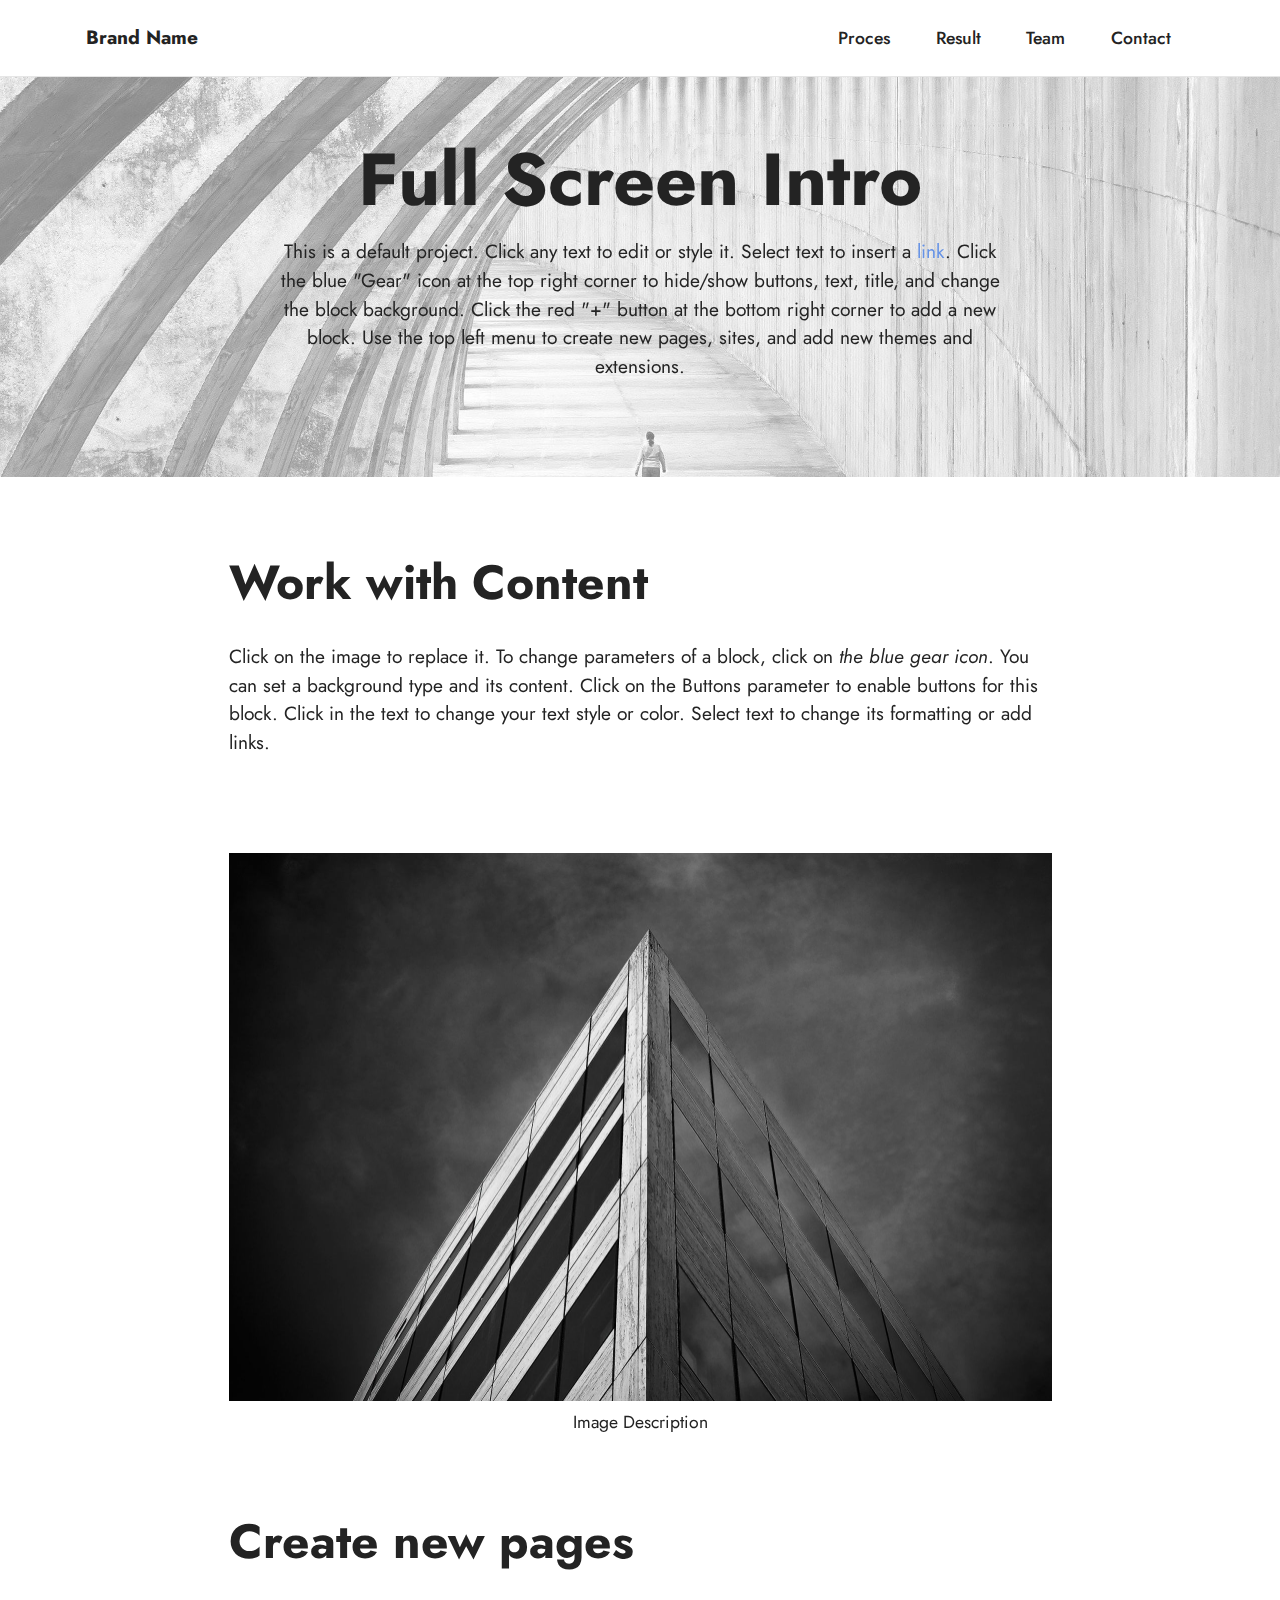
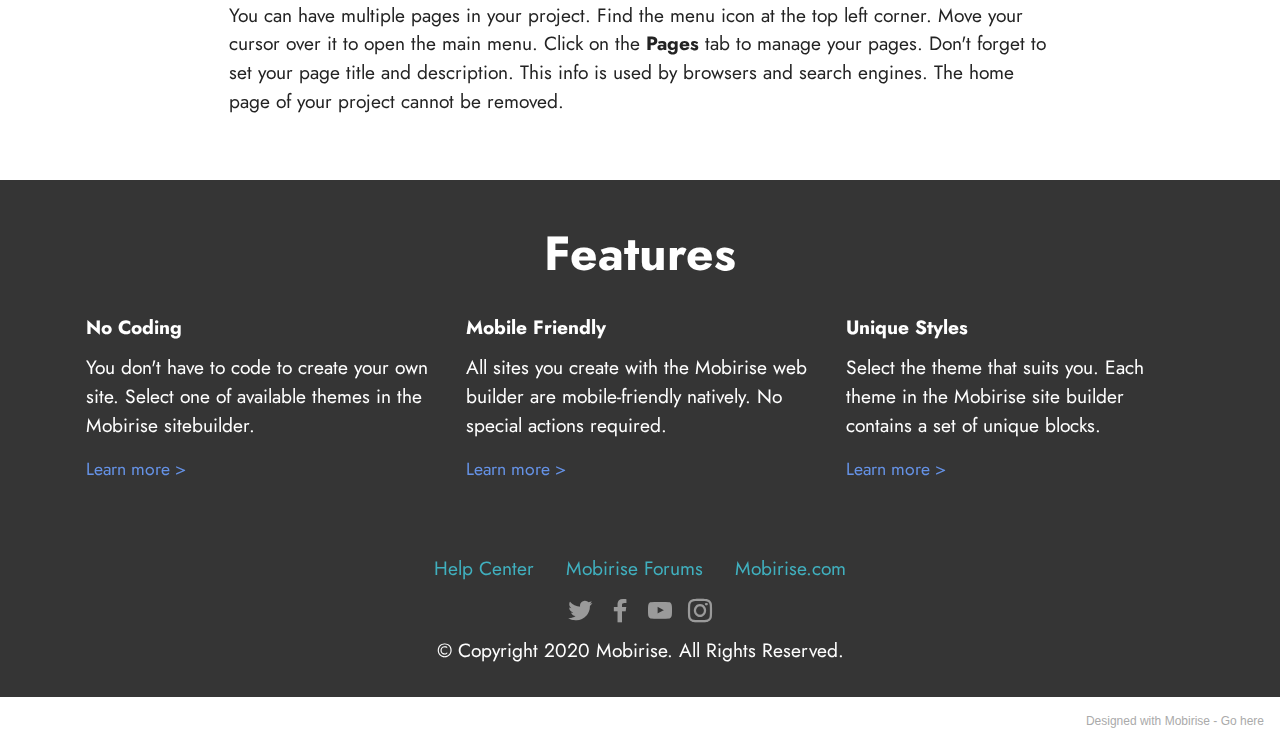
==== index.html @ 4fdb4110 "Add files via upload" ====
<!DOCTYPE html>
<html  >
<head>
  <!-- Site made with Mobirise Website Builder v5.2.0, https://mobirise.com -->
  <meta charset="UTF-8">
  <meta http-equiv="X-UA-Compatible" content="IE=edge">
  <meta name="generator" content="Mobirise v5.2.0, mobirise.com">
  <meta name="viewport" content="width=device-width, initial-scale=1, minimum-scale=1">
  <link rel="shortcut icon" href="assets/images/logo.png" type="image/x-icon">
  <meta name="description" content="">
  
  
  <title>Home</title>
  <link rel="stylesheet" href="assets/web/assets/mobirise-icons2/mobirise2.css">
  <link rel="stylesheet" href="assets/tether/tether.min.css">
  <link rel="stylesheet" href="assets/bootstrap/css/bootstrap.min.css">
  <link rel="stylesheet" href="assets/bootstrap/css/bootstrap-grid.min.css">
  <link rel="stylesheet" href="assets/bootstrap/css/bootstrap-reboot.min.css">
  <link rel="stylesheet" href="assets/dropdown/css/style.css">
  <link rel="stylesheet" href="assets/socicon/css/styles.css">
  <link rel="stylesheet" href="assets/theme/css/style.css">
  <link rel="preload" as="style" href="assets/mobirise/css/mbr-additional.css"><link rel="stylesheet" href="assets/mobirise/css/mbr-additional.css" type="text/css">
  
  
  
  
</head>
<body>
  
  <section class="menu cid-s48OLK6784" once="menu" id="menu1-h">
    
    <nav class="navbar navbar-dropdown navbar-fixed-top navbar-expand-lg">
        <div class="container">
            <div class="navbar-brand">
                
                <span class="navbar-caption-wrap"><a class="navbar-caption text-black display-7" href="https://mobiri.se">Brand Name</a></span>
            </div>
            <button class="navbar-toggler" type="button" data-toggle="collapse" data-target="#navbarSupportedContent" aria-controls="navbarNavAltMarkup" aria-expanded="false" aria-label="Toggle navigation">
                <div class="hamburger">
                    <span></span>
                    <span></span>
                    <span></span>
                    <span></span>
                </div>
            </button>
            <div class="collapse navbar-collapse" id="navbarSupportedContent">
                <ul class="navbar-nav nav-dropdown nav-right" data-app-modern-menu="true"><li class="nav-item"><a class="nav-link link text-black display-4" href="https://mobirise.com">Proces</a></li><li class="nav-item"><a class="nav-link link text-black display-4" href="https://mobirise.com">Result</a></li>
                    <li class="nav-item"><a class="nav-link link text-black display-4" href="https://mobirise.com">
                            Team</a></li><li class="nav-item"><a class="nav-link link text-black display-4" href="https://mobirise.com">
                            Contact</a></li></ul>
                
                
            </div>
        </div>
    </nav>

</section>

<section class="header1 cid-s48MCQYojq mbr-parallax-background" id="header1-f">

    

    <div class="mbr-overlay" style="opacity: 0.5; background-color: rgb(255, 255, 255);"></div>

    <div class="align-center container">
        <div class="row justify-content-center">
            <div class="col-12 col-lg-8">
                <h1 class="mbr-section-title mbr-fonts-style mb-3 display-1"><strong>Full Screen Intro</strong></h1>
                
                <p class="mbr-text mbr-fonts-style display-7">This is a default project. Click any text to edit or style it. Select text to insert a <a href="http://mobirise.com">link</a>. Click the blue "Gear" icon at the top right corner to hide/show buttons, text, title, and change the block background. Click the red "+" button at the bottom right corner to add a new block. Use the top left menu to create new pages, sites, and add new themes and extensions.</p>
                
            </div>
        </div>
    </div>
</section>

<section class="content1 cid-s48udlf8KU" id="content1-8">
    
    <div class="container">
        <div class="row justify-content-center">
            <div class="title col-12 col-md-9">
                <h3 class="mbr-section-title mbr-fonts-style align-center mb-4 display-2"><strong>Work with Content</strong></h3>
                <h4 class="mbr-section-subtitle align-center mbr-fonts-style mb-4 display-7">Click on the image to replace it. To change parameters of a block, click on <em>the blue gear icon</em>. You can set a background type and its content. Click on the Buttons parameter to enable buttons for this block. Click in the text to change your text style or color. Select text to change its formatting or add links.</h4>
                
            </div>
        </div>
    </div>
</section>

<section class="image3 cid-s48upRUlSD" id="image3-9">
    

    

    <div class="container">
        <div class="row justify-content-center">
            <div class="col-12 col-lg-9">
                <div class="image-wrapper">
                    <img src="assets/images/mbr-1646x1097.jpg" alt="Mobirise">
                    <p class="mbr-description mbr-fonts-style mt-2 align-center display-4">
                        Image Description</p>
                </div>
            </div>
        </div>
    </div>
</section>

<section class="content1 cid-s48vnjULo4" id="content1-c">
    
    <div class="container">
        <div class="row justify-content-center">
            <div class="title col-12 col-md-9">
                <h3 class="mbr-section-title mbr-fonts-style align-center mb-4 display-2"><strong>Create new pages</strong></h3>
                <h4 class="mbr-section-subtitle align-center mbr-fonts-style mb-4 display-7">You can have multiple pages in your project. Find the menu icon at the top left corner. Move your cursor over it to open the main menu. Click on the <strong>Pages </strong>tab to manage your pages. Don't forget to set your page title and description. This info is used by browsers and search engines. The home page of your project cannot be removed.</h4>
                
            </div>
        </div>
    </div>
</section>

<section class="features17 cid-sgTF9WEOFr" id="features18-k">

    

    
    <div class="container">
        <div class="mbr-section-head">
            <div class="col-12">
                <h4 class="mbr-section-title mbr-fonts-style align-center mb-0 display-2">
                    <strong>Features</strong>
                </h4>
                
            </div>
        </div>
        <div class="row mt-4">
            <div class="col-12 col-md-6 col-lg-4">
                <div class="card-wrapper mb-4">
                    <div class="card-box align-left">
                        <h4 class="card-title mbr-fonts-style align-left display-7">
                            <strong>No Coding</strong>
                        </h4>
                        <p class="mbr-text mbr-fonts-style mb-3 display-7">
                            You don't have to code to create your own site. Select one of available themes in the
                            Mobirise sitebuilder.
                            </p><div class="link-wrap">
                                <h6 class="link mbr-fonts-style align-left display-4">
                                    <a class="text-primary" href="#">Learn more &gt;</a>
                                </h6>
                            </div>
                    </div>
                </div>
            </div>
            <div class="col-12 col-md-6 col-lg-4">
                <div class="card-wrapper mb-4">
                    <div class="card-box align-left">
                        <h4 class="card-title mbr-fonts-style align-left display-7">
                            <strong>Mobile Friendly</strong>
                        </h4>
                        <p class="mbr-text mbr-fonts-style mb-3 display-7">
                            All sites you create with the Mobirise web builder are mobile-friendly natively. No special
                            actions required.
                            </p><div class="link-wrap">
                                <h6 class="link mbr-fonts-style align-left display-4">
                                    <a class="text-primary" href="#">Learn more &gt;</a>
                                </h6>
                            </div>
                    </div>
                </div>
            </div>
            <div class="col-12 col-md-6 col-lg-4">
                <div class="card-wrapper mb-4">
                    <div class="card-box align-left">
                        <h4 class="card-title mbr-fonts-style align-left display-7">
                            <strong>Unique Styles</strong>
                        </h4>
                        <p class="mbr-text mbr-fonts-style mb-3 display-7">
                            Select the theme that suits you. Each theme in the Mobirise site builder contains a set of
                            unique blocks.
                            </p><div class="link-wrap">
                                <h6 class="link mbr-fonts-style align-left display-4">
                                    <a class="text-primary" href="#">Learn more &gt;</a>
                                </h6>
                            </div>
                    </div>
                </div>
            </div>
            
        </div>
    </div>
</section>

<section class="footer3 cid-s48P1Icc8J" once="footers" id="footer3-i">

    

    

    <div class="container">
        <div class="media-container-row align-center mbr-white">
            <div class="row row-links">
                <ul class="foot-menu">
                    
                    
                    
                    
                    
                <li class="foot-menu-item mbr-fonts-style display-7"><a href="https://mobirise.com/help/" class="text-success">Help Center</a></li><li class="foot-menu-item mbr-fonts-style display-7"><a href="http://forums.mobirise.com/" class="text-success">Mobirise Forums</a></li><li class="foot-menu-item mbr-fonts-style display-7"><a href="https://mobirise.com/" class="text-success">Mobirise.com</a></li></ul>
            </div>
            <div class="row social-row">
                <div class="social-list align-right pb-2">
                    
                    
                    
                    
                    
                    
                <div class="soc-item">
                        <a href="https://twitter.com/mobirise" target="_blank">
                            <span class="socicon-twitter socicon mbr-iconfont mbr-iconfont-social"></span>
                        </a>
                    </div><div class="soc-item">
                        <a href="https://www.facebook.com/pages/Mobirise/1616226671953247" target="_blank">
                            <span class="socicon-facebook socicon mbr-iconfont mbr-iconfont-social"></span>
                        </a>
                    </div><div class="soc-item">
                        <a href="https://www.youtube.com/c/mobirise" target="_blank">
                            <span class="socicon-youtube socicon mbr-iconfont mbr-iconfont-social"></span>
                        </a>
                    </div><div class="soc-item">
                        <a href="https://instagram.com/mobirise" target="_blank">
                            <span class="mbr-iconfont mbr-iconfont-social socicon-instagram socicon"></span>
                        </a>
                    </div></div>
            </div>
            <div class="row row-copirayt">
                <p class="mbr-text mb-0 mbr-fonts-style mbr-white align-center display-7">
                    © Copyright 2020 Mobirise. All Rights Reserved.
                </p>
            </div>
        </div>
    </div>
</section><section style="background-color: #fff; font-family: -apple-system, BlinkMacSystemFont, 'Segoe UI', 'Roboto', 'Helvetica Neue', Arial, sans-serif; color:#aaa; font-size:12px; padding: 0; align-items: center; display: flex;"><a href="https://mobirise.site/v" style="flex: 1 1; height: 3rem; padding-left: 1rem;"></a><p style="flex: 0 0 auto; margin:0; padding-right:1rem;">Designed with Mobirise - <a href="https://mobirise.site/m" style="color:#aaa;">Go here</a></p></section><script src="assets/web/assets/jquery/jquery.min.js"></script>  <script src="assets/popper/popper.min.js"></script>  <script src="assets/tether/tether.min.js"></script>  <script src="assets/bootstrap/js/bootstrap.min.js"></script>  <script src="assets/smoothscroll/smooth-scroll.js"></script>  <script src="assets/parallax/jarallax.min.js"></script>  <script src="assets/dropdown/js/nav-dropdown.js"></script>  <script src="assets/dropdown/js/navbar-dropdown.js"></script>  <script src="assets/touchswipe/jquery.touch-swipe.min.js"></script>  <script src="assets/theme/js/script.js"></script>  
  
  
</body>
</html>
---- assets/web/assets/mobirise-icons2/mobirise2.css ----
@font-face {
  font-family: 'Moririse2';
  font-display: swap;
  src:  url('mobirise2.eot?f2bix4');
  src:  url('mobirise2.eot?f2bix4#iefix') format('embedded-opentype'),
    url('mobirise2.ttf?f2bix4') format('truetype'),
    url('mobirise2.woff?f2bix4') format('woff'),
    url('mobirise2.svg?f2bix4#mobirise2') format('svg');
  font-weight: normal;
  font-style: normal;
}

[class^="mobi-"], [class*=" mobi-"] {
  /* use !important to prevent issues with browser extensions that change fonts */
  font-family: 'Moririse2' !important;
  speak: none;
  font-style: normal;
  font-weight: normal;
  font-variant: normal;
  text-transform: none;
  line-height: 1;

  /* Better Font Rendering =========== */
  -webkit-font-smoothing: antialiased;
  -moz-osx-font-smoothing: grayscale;
}

.mobi-mbri-add-submenu:before {
  content: "\e900";
}
.mobi-mbri-alert:before {
  content: "\e901";
}
.mobi-mbri-align-center:before {
  content: "\e902";
}
.mobi-mbri-align-justify:before {
  content: "\e903";
}
.mobi-mbri-align-left:before {
  content: "\e904";
}
.mobi-mbri-align-right:before {
  content: "\e905";
}
.mobi-mbri-android:before {
  content: "\e906";
}
.mobi-mbri-apple:before {
  content: "\e907";
}
.mobi-mbri-arrow-down:before {
  content: "\e908";
}
.mobi-mbri-arrow-next:before {
  content: "\e909";
}
.mobi-mbri-arrow-prev:before {
  content: "\e90a";
}
.mobi-mbri-arrow-up:before {
  content: "\e90b";
}
.mobi-mbri-bold:before {
  content: "\e90c";
}
.mobi-mbri-bookmark:before {
  content: "\e90d";
}
.mobi-mbri-bootstrap:before {
  content: "\e90e";
}
.mobi-mbri-briefcase:before {
  content: "\e90f";
}
.mobi-mbri-browse:before {
  content: "\e910";
}
.mobi-mbri-bulleted-list:before {
  content: "\e911";
}
.mobi-mbri-calendar:before {
  content: "\e912";
}
.mobi-mbri-camera:before {
  content: "\e913";
}
.mobi-mbri-cart-add:before {
  content: "\e914";
}
.mobi-mbri-cart-full:before {
  content: "\e915";
}
.mobi-mbri-cash:before {
  content: "\e916";
}
.mobi-mbri-change-style:before {
  content: "\e917";
}
.mobi-mbri-chat:before {
  content: "\e918";
}
.mobi-mbri-clock:before {
  content: "\e919";
}
.mobi-mbri-close:before {
  content: "\e91a";
}
.mobi-mbri-cloud:before {
  content: "\e91b";
}
.mobi-mbri-code:before {
  content: "\e91c";
}
.mobi-mbri-contact-form:before {
  content: "\e91d";
}
.mobi-mbri-credit-card:before {
  content: "\e91e";
}
.mobi-mbri-cursor-click:before {
  content: "\e91f";
}
.mobi-mbri-cust-feedback:before {
  content: "\e920";
}
.mobi-mbri-database:before {
  content: "\e921";
}
.mobi-mbri-delivery:before {
  content: "\e922";
}
.mobi-mbri-desktop:before {
  content: "\e923";
}
.mobi-mbri-devices:before {
  content: "\e924";
}
.mobi-mbri-down:before {
  content: "\e925";
}
.mobi-mbri-download-2:before {
  content: "\e926";
}
.mobi-mbri-download:before {
  content: "\e927";
}
.mobi-mbri-drag-n-drop-2:before {
  content: "\e928";
}
.mobi-mbri-drag-n-drop:before {
  content: "\e929";
}
.mobi-mbri-edit-2:before {
  content: "\e92a";
}
.mobi-mbri-edit:before {
  content: "\e92b";
}
.mobi-mbri-error:before {
  content: "\e92c";
}
.mobi-mbri-extension:before {
  content: "\e92d";
}
.mobi-mbri-features:before {
  content: "\e92e";
}
.mobi-mbri-file:before {
  content: "\e92f";
}
.mobi-mbri-flag:before {
  content: "\e930";
}
.mobi-mbri-folder:before {
  content: "\e931";
}
.mobi-mbri-gift:before {
  content: "\e932";
}
.mobi-mbri-github:before {
  content: "\e933";
}
.mobi-mbri-globe-2:before {
  content: "\e934";
}
.mobi-mbri-globe:before {
  content: "\e935";
}
.mobi-mbri-growing-chart:before {
  content: "\e936";
}
.mobi-mbri-hearth:before {
  content: "\e937";
}
.mobi-mbri-help:before {
  content: "\e938";
}
.mobi-mbri-home:before {
  content: "\e939";
}
.mobi-mbri-hot-cup:before {
  content: "\e93a";
}
.mobi-mbri-idea:before {
  content: "\e93b";
}
.mobi-mbri-image-gallery:before {
  content: "\e93c";
}
.mobi-mbri-image-slider:before {
  content: "\e93d";
}
.mobi-mbri-info:before {
  content: "\e93e";
}
.mobi-mbri-italic:before {
  content: "\e93f";
}
.mobi-mbri-key:before {
  content: "\e940";
}
.mobi-mbri-laptop:before {
  content: "\e941";
}
.mobi-mbri-layers:before {
  content: "\e942";
}
.mobi-mbri-left-right:before {
  content: "\e943";
}
.mobi-mbri-left:before {
  content: "\e944";
}
.mobi-mbri-letter:before {
  content: "\e945";
}
.mobi-mbri-like:before {
  content: "\e946";
}
.mobi-mbri-link:before {
  content: "\e947";
}
.mobi-mbri-lock:before {
  content: "\e948";
}
.mobi-mbri-login:before {
  content: "\e949";
}
.mobi-mbri-logout:before {
  content: "\e94a";
}
.mobi-mbri-magic-stick:before {
  content: "\e94b";
}
.mobi-mbri-map-pin:before {
  content: "\e94c";
}
.mobi-mbri-menu:before {
  content: "\e94d";
}
.mobi-mbri-mobile-2:before {
  content: "\e94e";
}
.mobi-mbri-mobile-horizontal:before {
  content: "\e94f";
}
.mobi-mbri-mobile:before {
  content: "\e950";
}
.mobi-mbri-mobirise:before {
  content: "\e951";
}
.mobi-mbri-more-horizontal:before {
  content: "\e952";
}
.mobi-mbri-more-vertical:before {
  content: "\e953";
}
.mobi-mbri-music:before {
  content: "\e954";
}
.mobi-mbri-new-file:before {
  content: "\e955";
}
.mobi-mbri-numbered-list:before {
  content: "\e956";
}
.mobi-mbri-opened-folder:before {
  content: "\e957";
}
.mobi-mbri-pages:before {
  content: "\e958";
}
.mobi-mbri-paper-plane:before {
  content: "\e959";
}
.mobi-mbri-paperclip:before {
  content: "\e95a";
}
.mobi-mbri-phone:before {
  content: "\e95b";
}
.mobi-mbri-photo:before {
  content: "\e95c";
}
.mobi-mbri-photos:before {
  content: "\e95d";
}
.mobi-mbri-pin:before {
  content: "\e95e";
}
.mobi-mbri-play:before {
  content: "\e95f";
}
.mobi-mbri-plus:before {
  content: "\e960";
}
.mobi-mbri-preview:before {
  content: "\e961";
}
.mobi-mbri-print:before {
  content: "\e962";
}
.mobi-mbri-protect:before {
  content: "\e963";
}
.mobi-mbri-question:before {
  content: "\e964";
}
.mobi-mbri-quote-left:before {
  content: "\e965";
}
.mobi-mbri-quote-right:before {
  content: "\e966";
}
.mobi-mbri-redo:before {
  content: "\e967";
}
.mobi-mbri-refresh:before {
  content: "\e968";
}
.mobi-mbri-responsive-2:before {
  content: "\e969";
}
.mobi-mbri-responsive:before {
  content: "\e96a";
}
.mobi-mbri-right:before {
  content: "\e96b";
}
.mobi-mbri-rocket:before {
  content: "\e96c";
}
.mobi-mbri-sad-face:before {
  content: "\e96d";
}
.mobi-mbri-sale:before {
  content: "\e96e";
}
.mobi-mbri-save:before {
  content: "\e96f";
}
.mobi-mbri-search:before {
  content: "\e970";
}
.mobi-mbri-setting-2:before {
  content: "\e971";
}
.mobi-mbri-setting-3:before {
  content: "\e972";
}
.mobi-mbri-setting:before {
  content: "\e973";
}
.mobi-mbri-share:before {
  content: "\e974";
}
.mobi-mbri-shopping-bag:before {
  content: "\e975";
}
.mobi-mbri-shopping-basket:before {
  content: "\e976";
}
.mobi-mbri-shopping-cart:before {
  content: "\e977";
}
.mobi-mbri-sites:before {
  content: "\e978";
}
.mobi-mbri-smile-face:before {
  content: "\e979";
}
.mobi-mbri-speed:before {
  content: "\e97a";
}
.mobi-mbri-star:before {
  content: "\e97b";
}
.mobi-mbri-success:before {
  content: "\e97c";
}
.mobi-mbri-sun:before {
  content: "\e97d";
}
.mobi-mbri-sun2:before {
  content: "\e97e";
}
.mobi-mbri-tablet-vertical:before {
  content: "\e97f";
}
.mobi-mbri-tablet:before {
  content: "\e980";
}
.mobi-mbri-target:before {
  content: "\e981";
}
.mobi-mbri-timer:before {
  content: "\e982";
}
.mobi-mbri-to-ftp:before {
  content: "\e983";
}
.mobi-mbri-to-local-drive:before {
  content: "\e984";
}
.mobi-mbri-touch-swipe:before {
  content: "\e985";
}
.mobi-mbri-touch:before {
  content: "\e986";
}
.mobi-mbri-trash:before {
  content: "\e987";
}
.mobi-mbri-underline:before {
  content: "\e988";
}
.mobi-mbri-undo:before {
  content: "\e989";
}
.mobi-mbri-unlink:before {
  content: "\e98a";
}
.mobi-mbri-unlock:before {
  content: "\e98b";
}
.mobi-mbri-up-down:before {
  content: "\e98c";
}
.mobi-mbri-up:before {
  content: "\e98d";
}
.mobi-mbri-update:before {
  content: "\e98e";
}
.mobi-mbri-upload-2:before {
  content: "\e98f";
}
.mobi-mbri-upload:before {
  content: "\e990";
}
.mobi-mbri-user-2:before {
  content: "\e991";
}
.mobi-mbri-user:before {
  content: "\e992";
}
.mobi-mbri-users:before {
  content: "\e993";
}
.mobi-mbri-video-play:before {
  content: "\e994";
}
.mobi-mbri-video:before {
  content: "\e995";
}
.mobi-mbri-watch:before {
  content: "\e996";
}
.mobi-mbri-website-theme-2:before {
  content: "\e997";
}
.mobi-mbri-website-theme:before {
  content: "\e998";
}
.mobi-mbri-wifi:before {
  content: "\e999";
}
.mobi-mbri-windows:before {
  content: "\e99a";
}
.mobi-mbri-zoom-in:before {
  content: "\e99b";
}
.mobi-mbri-zoom-out:before {
  content: "\e99c";
}
---- assets/dropdown/css/style.css ----
.navbar-dropdown {
  left: 0;
  padding: 0;
  position: absolute;
  right: 0;
  top: 0;
  transition: all 0.45s ease;
  z-index: 1030;
  background: #282828; }
  .navbar-dropdown .navbar-logo {
    margin-right: 0.8rem;
    transition: margin 0.3s ease-in-out;
    vertical-align: middle; }
    .navbar-dropdown .navbar-logo img {
      height: 3.125rem;
      transition: all 0.3s ease-in-out; }
    .navbar-dropdown .navbar-logo.mbr-iconfont {
      font-size: 3.125rem;
      line-height: 3.125rem; }
  .navbar-dropdown .navbar-caption {
    font-weight: 700;
    white-space: normal;
    vertical-align: -4px;
    line-height: 3.125rem !important; }
    .navbar-dropdown .navbar-caption, .navbar-dropdown .navbar-caption:hover {
      color: inherit;
      text-decoration: none; }
  .navbar-dropdown .mbr-iconfont + .navbar-caption {
    vertical-align: -1px; }
  .navbar-dropdown.navbar-fixed-top {
    position: fixed; }
  .navbar-dropdown .navbar-brand span {
    vertical-align: -4px; }
  .navbar-dropdown.bg-color.transparent {
    background: none; }
  .navbar-dropdown.navbar-short .navbar-brand {
    padding: 0.625rem 0; }
    .navbar-dropdown.navbar-short .navbar-brand span {
      vertical-align: -1px; }
  .navbar-dropdown.navbar-short .navbar-caption {
    line-height: 2.375rem !important;
    vertical-align: -2px; }
  .navbar-dropdown.navbar-short .navbar-logo {
    margin-right: 0.5rem; }
    .navbar-dropdown.navbar-short .navbar-logo img {
      height: 2.375rem; }
    .navbar-dropdown.navbar-short .navbar-logo.mbr-iconfont {
      font-size: 2.375rem;
      line-height: 2.375rem; }
  .navbar-dropdown.navbar-short .mbr-table-cell {
    height: 3.625rem; }
  .navbar-dropdown .navbar-close {
    left: 0.6875rem;
    position: fixed;
    top: 0.75rem;
    z-index: 1000; }
  .navbar-dropdown .hamburger-icon {
    content: "";
    display: inline-block;
    vertical-align: middle;
    width: 16px;
    -webkit-box-shadow: 0 -6px 0 1px #282828,0 0 0 1px #282828,0 6px 0 1px #282828;
    -moz-box-shadow: 0 -6px 0 1px #282828,0 0 0 1px #282828,0 6px 0 1px #282828;
    box-shadow: 0 -6px 0 1px #282828,0 0 0 1px #282828,0 6px 0 1px #282828; }

.dropdown-menu .dropdown-toggle[data-toggle="dropdown-submenu"]::after {
  border-bottom: 0.35em solid transparent;
  border-left: 0.35em solid;
  border-right: 0;
  border-top: 0.35em solid transparent;
  margin-left: 0.3rem; }

.dropdown-menu .dropdown-item:focus {
  outline: 0; }

.nav-dropdown {
  font-size: 0.75rem;
  font-weight: 500;
  height: auto !important; }
  .nav-dropdown .nav-btn {
    padding-left: 1rem; }
  .nav-dropdown .link {
    margin: .667em 1.667em;
    font-weight: 500;
    padding: 0;
    transition: color .2s ease-in-out; }
    .nav-dropdown .link.dropdown-toggle {
      margin-right: 2.583em; }
      .nav-dropdown .link.dropdown-toggle::after {
        margin-left: .25rem;
        border-top: 0.35em solid;
        border-right: 0.35em solid transparent;
        border-left: 0.35em solid transparent;
        border-bottom: 0; }
      .nav-dropdown .link.dropdown-toggle[aria-expanded="true"] {
        margin: 0;
        padding: 0.667em 3.263em  0.667em 1.667em; }
  .nav-dropdown .link::after,
  .nav-dropdown .dropdown-item::after {
    color: inherit; }
  .nav-dropdown .btn {
    font-size: 0.75rem;
    font-weight: 700;
    letter-spacing: 0;
    margin-bottom: 0;
    padding-left: 1.25rem;
    padding-right: 1.25rem; }
  .nav-dropdown .dropdown-menu {
    border-radius: 0;
    border: 0;
    left: 0;
    margin: 0;
    padding-bottom: 1.25rem;
    padding-top: 1.25rem;
    position: relative; }
  .nav-dropdown .dropdown-submenu {
    margin-left: 0.125rem;
    top: 0; }
  .nav-dropdown .dropdown-item {
    font-weight: 500;
    line-height: 2;
    padding: 0.3846em 4.615em 0.3846em 1.5385em;
    position: relative;
    transition: color .2s ease-in-out, background-color .2s ease-in-out; }
    .nav-dropdown .dropdown-item::after {
      margin-top: -0.3077em;
      position: absolute;
      right: 1.1538em;
      top: 50%; }
    .nav-dropdown .dropdown-item:focus, .nav-dropdown .dropdown-item:hover {
      background: none; }

@media (max-width: 767px) {
  .nav-dropdown.navbar-toggleable-sm {
    bottom: 0;
    display: none;
    left: 0;
    overflow-x: hidden;
    position: fixed;
    top: 0;
    transform: translateX(-100%);
    -ms-transform: translateX(-100%);
    -webkit-transform: translateX(-100%);
    width: 18.75rem;
    z-index: 999; } }
.nav-dropdown.navbar-toggleable-xl {
  bottom: 0;
  display: none;
  left: 0;
  overflow-x: hidden;
  position: fixed;
  top: 0;
  transform: translateX(-100%);
  -ms-transform: translateX(-100%);
  -webkit-transform: translateX(-100%);
  width: 18.75rem;
  z-index: 999; }

.nav-dropdown-sm {
  display: block !important;
  overflow-x: hidden;
  overflow: auto;
  padding-top: 3.875rem; }
  .nav-dropdown-sm::after {
    content: "";
    display: block;
    height: 3rem;
    width: 100%; }
  .nav-dropdown-sm.collapse.in ~ .navbar-close {
    display: block !important; }
  .nav-dropdown-sm.collapsing, .nav-dropdown-sm.collapse.in {
    transform: translateX(0);
    -ms-transform: translateX(0);
    -webkit-transform: translateX(0);
    transition: all 0.25s ease-out;
    -webkit-transition: all 0.25s ease-out;
    background: #282828; }
  .nav-dropdown-sm.collapsing[aria-expanded="false"] {
    transform: translateX(-100%);
    -ms-transform: translateX(-100%);
    -webkit-transform: translateX(-100%); }
  .nav-dropdown-sm .nav-item {
    display: block;
    margin-left: 0 !important;
    padding-left: 0; }
  .nav-dropdown-sm .link,
  .nav-dropdown-sm .dropdown-item {
    border-top: 1px dotted rgba(255, 255, 255, 0.1);
    font-size: 0.8125rem;
    line-height: 1.6;
    margin: 0 !important;
    padding: 0.875rem 2.4rem 0.875rem 1.5625rem !important;
    position: relative;
    white-space: normal; }
    .nav-dropdown-sm .link:focus, .nav-dropdown-sm .link:hover,
    .nav-dropdown-sm .dropdown-item:focus,
    .nav-dropdown-sm .dropdown-item:hover {
      background: rgba(0, 0, 0, 0.2) !important;
      color: #c0a375; }
  .nav-dropdown-sm .nav-btn {
    position: relative;
    padding: 1.5625rem 1.5625rem 0 1.5625rem; }
    .nav-dropdown-sm .nav-btn::before {
      border-top: 1px dotted rgba(255, 255, 255, 0.1);
      content: "";
      left: 0;
      position: absolute;
      top: 0;
      width: 100%; }
    .nav-dropdown-sm .nav-btn + .nav-btn {
      padding-top: 0.625rem; }
      .nav-dropdown-sm .nav-btn + .nav-btn::before {
        display: none; }
  .nav-dropdown-sm .btn {
    padding: 0.625rem 0; }
  .nav-dropdown-sm .dropdown-toggle[data-toggle="dropdown-submenu"]::after {
    margin-left: .25rem;
    border-top: 0.35em solid;
    border-right: 0.35em solid transparent;
    border-left: 0.35em solid transparent;
    border-bottom: 0; }
  .nav-dropdown-sm .dropdown-toggle[data-toggle="dropdown-submenu"][aria-expanded="true"]::after {
    border-top: 0;
    border-right: 0.35em solid transparent;
    border-left: 0.35em solid transparent;
    border-bottom: 0.35em solid; }
  .nav-dropdown-sm .dropdown-menu {
    margin: 0;
    padding: 0;
    position: relative;
    top: 0;
    left: 0;
    width: 100%;
    border: 0;
    float: none;
    border-radius: 0;
    background: none; }
  .nav-dropdown-sm .dropdown-submenu {
    left: 100%;
    margin-left: 0.125rem;
    margin-top: -1.25rem;
    top: 0; }

.navbar-toggleable-sm .nav-dropdown .dropdown-menu {
  position: absolute; }

.navbar-toggleable-sm .nav-dropdown .dropdown-submenu {
  left: 100%;
  margin-left: 0.125rem;
  margin-top: -1.25rem;
  top: 0; }

.navbar-toggleable-sm.opened .nav-dropdown .dropdown-menu {
  position: relative; }

.navbar-toggleable-sm.opened .nav-dropdown .dropdown-submenu {
  left: 0;
  margin-left: 00rem;
  margin-top: 0rem;
  top: 0; }

.is-builder .nav-dropdown.collapsing {
  transition: none !important; }

/*# sourceMappingURL=style.css.map */
---- assets/socicon/css/styles.css ----
@charset "UTF-8";

@font-face {
  font-family: 'Socicon';
  src:  url('../fonts/socicon.eot');
  src:  url('../fonts/socicon.eot?#iefix') format('embedded-opentype'),
    url('../fonts/socicon.woff2') format('woff2'),
    url('../fonts/socicon.ttf') format('truetype'),
    url('../fonts/socicon.woff') format('woff'),
    url('../fonts/socicon.svg#socicon') format('svg');
  font-weight: normal;
  font-style: normal;
}

[data-icon]:before {
  font-family: "socicon" !important;
  content: attr(data-icon);
  font-style: normal !important;
  font-weight: normal !important;
  font-variant: normal !important;
  text-transform: none !important;
  speak: none;
  line-height: 1;
  -webkit-font-smoothing: antialiased;
  -moz-osx-font-smoothing: grayscale;
}

[class^="socicon-"], [class*=" socicon-"] {
  /* use !important to prevent issues with browser extensions that change fonts */
  font-family: 'Socicon' !important;
  speak: none;
  font-style: normal;
  font-weight: normal;
  font-variant: normal;
  text-transform: none;
  line-height: 1;

  /* Better Font Rendering =========== */
  -webkit-font-smoothing: antialiased;
  -moz-osx-font-smoothing: grayscale;
}

.socicon-eitaa:before {
  content: "\e97c";
}
.socicon-soroush:before {
  content: "\e97d";
}
.socicon-bale:before {
  content: "\e97e";
}
.socicon-zazzle:before {
  content: "\e97b";
}
.socicon-society6:before {
  content: "\e97a";
}
.socicon-redbubble:before {
  content: "\e979";
}
.socicon-avvo:before {
  content: "\e978";
}
.socicon-stitcher:before {
  content: "\e977";
}
.socicon-googlehangouts:before {
  content: "\e974";
}
.socicon-dlive:before {
  content: "\e975";
}
.socicon-vsco:before {
  content: "\e976";
}
.socicon-flipboard:before {
  content: "\e973";
}
.socicon-ubuntu:before {
  content: "\e958";
}
.socicon-artstation:before {
  content: "\e959";
}
.socicon-invision:before {
  content: "\e95a";
}
.socicon-torial:before {
  content: "\e95b";
}
.socicon-collectorz:before {
  content: "\e95c";
}
.socicon-seenthis:before {
  content: "\e95d";
}
.socicon-googleplaymusic:before {
  content: "\e95e";
}
.socicon-debian:before {
  content: "\e95f";
}
.socicon-filmfreeway:before {
  content: "\e960";
}
.socicon-gnome:before {
  content: "\e961";
}
.socicon-itchio:before {
  content: "\e962";
}
.socicon-jamendo:before {
  content: "\e963";
}
.socicon-mix:before {
  content: "\e964";
}
.socicon-sharepoint:before {
  content: "\e965";
}
.socicon-tinder:before {
  content: "\e966";
}
.socicon-windguru:before {
  content: "\e967";
}
.socicon-cdbaby:before {
  content: "\e968";
}
.socicon-elementaryos:before {
  content: "\e969";
}
.socicon-stage32:before {
  content: "\e96a";
}
.socicon-tiktok:before {
  content: "\e96b";
}
.socicon-gitter:before {
  content: "\e96c";
}
.socicon-letterboxd:before {
  content: "\e96d";
}
.socicon-threema:before {
  content: "\e96e";
}
.socicon-splice:before {
  content: "\e96f";
}
.socicon-metapop:before {
  content: "\e970";
}
.socicon-naver:before {
  content: "\e971";
}
.socicon-remote:before {
  content: "\e972";
}
.socicon-internet:before {
  content: "\e957";
}
.socicon-moddb:before {
  content: "\e94b";
}
.socicon-indiedb:before {
  content: "\e94c";
}
.socicon-traxsource:before {
  content: "\e94d";
}
.socicon-gamefor:before {
  content: "\e94e";
}
.socicon-pixiv:before {
  content: "\e94f";
}
.socicon-myanimelist:before {
  content: "\e950";
}
.socicon-blackberry:before {
  content: "\e951";
}
.socicon-wickr:before {
  content: "\e952";
}
.socicon-spip:before {
  content: "\e953";
}
.socicon-napster:before {
  content: "\e954";
}
.socicon-beatport:before {
  content: "\e955";
}
.socicon-hackerone:before {
  content: "\e956";
}
.socicon-hackernews:before {
  content: "\e946";
}
.socicon-smashwords:before {
  content: "\e947";
}
.socicon-kobo:before {
  content: "\e948";
}
.socicon-bookbub:before {
  content: "\e949";
}
.socicon-mailru:before {
  content: "\e94a";
}
.socicon-gitlab:before {
  content: "\e945";
}
.socicon-instructables:before {
  content: "\e944";
}
.socicon-portfolio:before {
  content: "\e943";
}
.socicon-codered:before {
  content: "\e940";
}
.socicon-origin:before {
  content: "\e941";
}
.socicon-nextdoor:before {
  content: "\e942";
}
.socicon-udemy:before {
  content: "\e93f";
}
.socicon-livemaster:before {
  content: "\e93e";
}
.socicon-crunchbase:before {
  content: "\e93b";
}
.socicon-homefy:before {
  content: "\e93c";
}
.socicon-calendly:before {
  content: "\e93d";
}
.socicon-realtor:before {
  content: "\e90f";
}
.socicon-tidal:before {
  content: "\e910";
}
.socicon-qobuz:before {
  content: "\e911";
}
.socicon-natgeo:before {
  content: "\e912";
}
.socicon-mastodon:before {
  content: "\e913";
}
.socicon-unsplash:before {
  content: "\e914";
}
.socicon-homeadvisor:before {
  content: "\e915";
}
.socicon-angieslist:before {
  content: "\e916";
}
.socicon-codepen:before {
  content: "\e917";
}
.socicon-slack:before {
  content: "\e918";
}
.socicon-openaigym:before {
  content: "\e919";
}
.socicon-logmein:before {
  content: "\e91a";
}
.socicon-fiverr:before {
  content: "\e91b";
}
.socicon-gotomeeting:before {
  content: "\e91c";
}
.socicon-aliexpress:before {
  content: "\e91d";
}
.socicon-guru:before {
  content: "\e91e";
}
.socicon-appstore:before {
  content: "\e91f";
}
.socicon-homes:before {
  content: "\e920";
}
.socicon-zoom:before {
  content: "\e921";
}
.socicon-alibaba:before {
  content: "\e922";
}
.socicon-craigslist:before {
  content: "\e923";
}
.socicon-wix:before {
  content: "\e924";
}
.socicon-redfin:before {
  content: "\e925";
}
.socicon-googlecalendar:before {
  content: "\e926";
}
.socicon-shopify:before {
  content: "\e927";
}
.socicon-freelancer:before {
  content: "\e928";
}
.socicon-seedrs:before {
  content: "\e929";
}
.socicon-bing:before {
  content: "\e92a";
}
.socicon-doodle:before {
  content: "\e92b";
}
.socicon-bonanza:before {
  content: "\e92c";
}
.socicon-squarespace:before {
  content: "\e92d";
}
.socicon-toptal:before {
  content: "\e92e";
}
.socicon-gust:before {
  content: "\e92f";
}
.socicon-ask:before {
  content: "\e930";
}
.socicon-trulia:before {
  content: "\e931";
}
.socicon-loomly:before {
  content: "\e932";
}
.socicon-ghost:before {
  content: "\e933";
}
.socicon-upwork:before {
  content: "\e934";
}
.socicon-fundable:before {
  content: "\e935";
}
.socicon-booking:before {
  content: "\e936";
}
.socicon-googlemaps:before {
  content: "\e937";
}
.socicon-zillow:before {
  content: "\e938";
}
.socicon-niconico:before {
  content: "\e939";
}
.socicon-toneden:before {
  content: "\e93a";
}
.socicon-augment:before {
  content: "\e908";
}
.socicon-bitbucket:before {
  content: "\e909";
}
.socicon-fyuse:before {
  content: "\e90a";
}
.socicon-yt-gaming:before {
  content: "\e90b";
}
.socicon-sketchfab:before {
  content: "\e90c";
}
.socicon-mobcrush:before {
  content: "\e90d";
}
.socicon-microsoft:before {
  content: "\e90e";
}
.socicon-pandora:before {
  content: "\e907";
}
.socicon-messenger:before {
  content: "\e906";
}
.socicon-gamewisp:before {
  content: "\e905";
}
.socicon-bloglovin:before {
  content: "\e904";
}
.socicon-tunein:before {
  content: "\e903";
}
.socicon-gamejolt:before {
  content: "\e901";
}
.socicon-trello:before {
  content: "\e902";
}
.socicon-spreadshirt:before {
  content: "\e900";
}
.socicon-500px:before {
  content: "\e000";
}
.socicon-8tracks:before {
  content: "\e001";
}
.socicon-airbnb:before {
  content: "\e002";
}
.socicon-alliance:before {
  content: "\e003";
}
.socicon-amazon:before {
  content: "\e004";
}
.socicon-amplement:before {
  content: "\e005";
}
.socicon-android:before {
  content: "\e006";
}
.socicon-angellist:before {
  content: "\e007";
}
.socicon-apple:before {
  content: "\e008";
}
.socicon-appnet:before {
  content: "\e009";
}
.socicon-baidu:before {
  content: "\e00a";
}
.socicon-bandcamp:before {
  content: "\e00b";
}
.socicon-battlenet:before {
  content: "\e00c";
}
.socicon-mixer:before {
  content: "\e00d";
}
.socicon-bebee:before {
  content: "\e00e";
}
.socicon-bebo:before {
  content: "\e00f";
}
.socicon-behance:before {
  content: "\e010";
}
.socicon-blizzard:before {
  content: "\e011";
}
.socicon-blogger:before {
  content: "\e012";
}
.socicon-buffer:before {
  content: "\e013";
}
.socicon-chrome:before {
  content: "\e014";
}
.socicon-coderwall:before {
  content: "\e015";
}
.socicon-curse:before {
  content: "\e016";
}
.socicon-dailymotion:before {
  content: "\e017";
}
.socicon-deezer:before {
  content: "\e018";
}
.socicon-delicious:before {
  content: "\e019";
}
.socicon-deviantart:before {
  content: "\e01a";
}
.socicon-diablo:before {
  content: "\e01b";
}
.socicon-digg:before {
  content: "\e01c";
}
.socicon-discord:before {
  content: "\e01d";
}
.socicon-disqus:before {
  content: "\e01e";
}
.socicon-douban:before {
  content: "\e01f";
}
.socicon-draugiem:before {
  content: "\e020";
}
.socicon-dribbble:before {
  content: "\e021";
}
.socicon-drupal:before {
  content: "\e022";
}
.socicon-ebay:before {
  content: "\e023";
}
.socicon-ello:before {
  content: "\e024";
}
.socicon-endomodo:before {
  content: "\e025";
}
.socicon-envato:before {
  content: "\e026";
}
.socicon-etsy:before {
  content: "\e027";
}
.socicon-facebook:before {
  content: "\e028";
}
.socicon-feedburner:before {
  content: "\e029";
}
.socicon-filmweb:before {
  content: "\e02a";
}
.socicon-firefox:before {
  content: "\e02b";
}
.socicon-flattr:before {
  content: "\e02c";
}
.socicon-flickr:before {
  content: "\e02d";
}
.socicon-formulr:before {
  content: "\e02e";
}
.socicon-forrst:before {
  content: "\e02f";
}
.socicon-foursquare:before {
  content: "\e030";
}
.socicon-friendfeed:before {
  content: "\e031";
}
.socicon-github:before {
  content: "\e032";
}
.socicon-goodreads:before {
  content: "\e033";
}
.socicon-google:before {
  content: "\e034";
}
.socicon-googlescholar:before {
  content: "\e035";
}
.socicon-googlegroups:before {
  content: "\e036";
}
.socicon-googlephotos:before {
  content: "\e037";
}
.socicon-googleplus:before {
  content: "\e038";
}
.socicon-grooveshark:before {
  content: "\e039";
}
.socicon-hackerrank:before {
  content: "\e03a";
}
.socicon-hearthstone:before {
  content: "\e03b";
}
.socicon-hellocoton:before {
  content: "\e03c";
}
.socicon-heroes:before {
  content: "\e03d";
}
.socicon-smashcast:before {
  content: "\e03e";
}
.socicon-horde:before {
  content: "\e03f";
}
.socicon-houzz:before {
  content: "\e040";
}
.socicon-icq:before {
  content: "\e041";
}
.socicon-identica:before {
  content: "\e042";
}
.socicon-imdb:before {
  content: "\e043";
}
.socicon-instagram:before {
  content: "\e044";
}
.socicon-issuu:before {
  content: "\e045";
}
.socicon-istock:before {
  content: "\e046";
}
.socicon-itunes:before {
  content: "\e047";
}
.socicon-keybase:before {
  content: "\e048";
}
.socicon-lanyrd:before {
  content: "\e049";
}
.socicon-lastfm:before {
  content: "\e04a";
}
.socicon-line:before {
  content: "\e04b";
}
.socicon-linkedin:before {
  content: "\e04c";
}
.socicon-livejournal:before {
  content: "\e04d";
}
.socicon-lyft:before {
  content: "\e04e";
}
.socicon-macos:before {
  content: "\e04f";
}
.socicon-mail:before {
  content: "\e050";
}
.socicon-medium:before {
  content: "\e051";
}
.socicon-meetup:before {
  content: "\e052";
}
.socicon-mixcloud:before {
  content: "\e053";
}
.socicon-modelmayhem:before {
  content: "\e054";
}
.socicon-mumble:before {
  content: "\e055";
}
.socicon-myspace:before {
  content: "\e056";
}
.socicon-newsvine:before {
  content: "\e057";
}
.socicon-nintendo:before {
  content: "\e058";
}
.socicon-npm:before {
  content: "\e059";
}
.socicon-odnoklassniki:before {
  content: "\e05a";
}
.socicon-openid:before {
  content: "\e05b";
}
.socicon-opera:before {
  content: "\e05c";
}
.socicon-outlook:before {
  content: "\e05d";
}
.socicon-overwatch:before {
  content: "\e05e";
}
.socicon-patreon:before {
  content: "\e05f";
}
.socicon-paypal:before {
  content: "\e060";
}
.socicon-periscope:before {
  content: "\e061";
}
.socicon-persona:before {
  content: "\e062";
}
.socicon-pinterest:before {
  content: "\e063";
}
.socicon-play:before {
  content: "\e064";
}
.socicon-player:before {
  content: "\e065";
}
.socicon-playstation:before {
  content: "\e066";
}
.socicon-pocket:before {
  content: "\e067";
}
.socicon-qq:before {
  content: "\e068";
}
.socicon-quora:before {
  content: "\e069";
}
.socicon-raidcall:before {
  content: "\e06a";
}
.socicon-ravelry:before {
  content: "\e06b";
}
.socicon-reddit:before {
  content: "\e06c";
}
.socicon-renren:before {
  content: "\e06d";
}
.socicon-researchgate:before {
  content: "\e06e";
}
.socicon-residentadvisor:before {
  content: "\e06f";
}
.socicon-reverbnation:before {
  content: "\e070";
}
.socicon-rss:before {
  content: "\e071";
}
.socicon-sharethis:before {
  content: "\e072";
}
.socicon-skype:before {
  content: "\e073";
}
.socicon-slideshare:before {
  content: "\e074";
}
.socicon-smugmug:before {
  content: "\e075";
}
.socicon-snapchat:before {
  content: "\e076";
}
.socicon-songkick:before {
  content: "\e077";
}
.socicon-soundcloud:before {
  content: "\e078";
}
.socicon-spotify:before {
  content: "\e079";
}
.socicon-stackexchange:before {
  content: "\e07a";
}
.socicon-stackoverflow:before {
  content: "\e07b";
}
.socicon-starcraft:before {
  content: "\e07c";
}
.socicon-stayfriends:before {
  content: "\e07d";
}
.socicon-steam:before {
  content: "\e07e";
}
.socicon-storehouse:before {
  content: "\e07f";
}
.socicon-strava:before {
  content: "\e080";
}
.socicon-streamjar:before {
  content: "\e081";
}
.socicon-stumbleupon:before {
  content: "\e082";
}
.socicon-swarm:before {
  content: "\e083";
}
.socicon-teamspeak:before {
  content: "\e084";
}
.socicon-teamviewer:before {
  content: "\e085";
}
.socicon-technorati:before {
  content: "\e086";
}
.socicon-telegram:before {
  content: "\e087";
}
.socicon-tripadvisor:before {
  content: "\e088";
}
.socicon-tripit:before {
  content: "\e089";
}
.socicon-triplej:before {
  content: "\e08a";
}
.socicon-tumblr:before {
  content: "\e08b";
}
.socicon-twitch:before {
  content: "\e08c";
}
.socicon-twitter:before {
  content: "\e08d";
}
.socicon-uber:before {
  content: "\e08e";
}
.socicon-ventrilo:before {
  content: "\e08f";
}
.socicon-viadeo:before {
  content: "\e090";
}
.socicon-viber:before {
  content: "\e091";
}
.socicon-viewbug:before {
  content: "\e092";
}
.socicon-vimeo:before {
  content: "\e093";
}
.socicon-vine:before {
  content: "\e094";
}
.socicon-vkontakte:before {
  content: "\e095";
}
.socicon-warcraft:before {
  content: "\e096";
}
.socicon-wechat:before {
  content: "\e097";
}
.socicon-weibo:before {
  content: "\e098";
}
.socicon-whatsapp:before {
  content: "\e099";
}
.socicon-wikipedia:before {
  content: "\e09a";
}
.socicon-windows:before {
  content: "\e09b";
}
.socicon-wordpress:before {
  content: "\e09c";
}
.socicon-wykop:before {
  content: "\e09d";
}
.socicon-xbox:before {
  content: "\e09e";
}
.socicon-xing:before {
  content: "\e09f";
}
.socicon-yahoo:before {
  content: "\e0a0";
}
.socicon-yammer:before {
  content: "\e0a1";
}
.socicon-yandex:before {
  content: "\e0a2";
}
.socicon-yelp:before {
  content: "\e0a3";
}
.socicon-younow:before {
  content: "\e0a4";
}
.socicon-youtube:before {
  content: "\e0a5";
}
.socicon-zapier:before {
  content: "\e0a6";
}
.socicon-zerply:before {
  content: "\e0a7";
}
.socicon-zomato:before {
  content: "\e0a8";
}
.socicon-zynga:before {
  content: "\e0a9";
}
---- assets/theme/css/style.css ----
section {
  background-color: #ffffff;
}

body {
  font-style: normal;
  line-height: 1.5;
  font-weight: 400;
  color: #232323;
  position: relative;
}

section,
.container,
.container-fluid {
  position: relative;
  word-wrap: break-word;
}

a.mbr-iconfont:hover {
  text-decoration: none;
}

.article .lead p,
.article .lead ul,
.article .lead ol,
.article .lead pre,
.article .lead blockquote {
  margin-bottom: 0;
}

a {
  font-style: normal;
  font-weight: 400;
  cursor: pointer;
}

a, a:hover {
  text-decoration: none;
}

.mbr-section-title {
  font-style: normal;
  line-height: 1.3;
}

.mbr-section-subtitle {
  line-height: 1.3;
}

.mbr-text {
  font-style: normal;
  line-height: 1.7;
}

h1,
h2,
h3,
h4,
h5,
h6,
.display-1,
.display-2,
.display-4,
.display-5,
.display-7,
span,
p,
a {
  line-height: 1;
  word-break: break-word;
  word-wrap: break-word;
  font-weight: 400;
}

b,
strong {
  font-weight: bold;
}

input:-webkit-autofill, input:-webkit-autofill:hover, input:-webkit-autofill:focus, input:-webkit-autofill:active {
  -webkit-transition-delay: 9999s;
          transition-delay: 9999s;
  -webkit-transition-property: background-color, color;
  transition-property: background-color, color;
}

textarea[type="hidden"] {
  display: none;
}

section {
  background-position: 50% 50%;
  background-repeat: no-repeat;
  background-size: cover;
}

section .mbr-background-video,
section .mbr-background-video-preview {
  position: absolute;
  bottom: 0;
  left: 0;
  right: 0;
  top: 0;
}

.hidden {
  visibility: hidden;
}

.mbr-z-index20 {
  z-index: 20;
}

/*! Base colors */
.mbr-white {
  color: #ffffff;
}

.mbr-black {
  color: #111111;
}

.mbr-bg-white {
  background-color: #ffffff;
}

.mbr-bg-black {
  background-color: #000000;
}

/*! Text-aligns */
.align-left {
  text-align: left;
}

.align-center {
  text-align: center;
}

.align-right {
  text-align: right;
}

/*! Font-weight  */
.mbr-light {
  font-weight: 300;
}

.mbr-regular {
  font-weight: 400;
}

.mbr-semibold {
  font-weight: 500;
}

.mbr-bold {
  font-weight: 700;
}

/*! Media  */
.media-content {
  -ms-flex-preferred-size: 100%;
      flex-basis: 100%;
}

.media-container-row {
  display: -webkit-box;
  display: -ms-flexbox;
  display: flex;
  -webkit-box-orient: horizontal;
  -webkit-box-direction: normal;
      -ms-flex-direction: row;
          flex-direction: row;
  -ms-flex-wrap: wrap;
      flex-wrap: wrap;
  -webkit-box-pack: center;
      -ms-flex-pack: center;
          justify-content: center;
  -ms-flex-line-pack: center;
      align-content: center;
  -webkit-box-align: start;
      -ms-flex-align: start;
          align-items: start;
}

.media-container-row .media-size-item {
  width: 400px;
}

.media-container-column {
  display: -webkit-box;
  display: -ms-flexbox;
  display: flex;
  -webkit-box-orient: vertical;
  -webkit-box-direction: normal;
      -ms-flex-direction: column;
          flex-direction: column;
  -ms-flex-wrap: wrap;
      flex-wrap: wrap;
  -webkit-box-pack: center;
      -ms-flex-pack: center;
          justify-content: center;
  -ms-flex-line-pack: center;
      align-content: center;
  -webkit-box-align: stretch;
      -ms-flex-align: stretch;
          align-items: stretch;
}

.media-container-column > * {
  width: 100%;
}

@media (min-width: 992px) {
  .media-container-row {
    -ms-flex-wrap: nowrap;
        flex-wrap: nowrap;
  }
}

figure {
  margin-bottom: 0;
  overflow: hidden;
}

figure[mbr-media-size] {
  -webkit-transition: width 0.1s;
  transition: width 0.1s;
}

img,
iframe {
  display: block;
  width: 100%;
}

.card {
  background-color: transparent;
  border: none;
}

.card-box {
  width: 100%;
}

.card-img {
  text-align: center;
  -ms-flex-negative: 0;
      flex-shrink: 0;
  -webkit-flex-shrink: 0;
}

.media {
  max-width: 100%;
  margin: 0 auto;
}

.mbr-figure {
  -ms-flex-item-align: center;
      -ms-grid-row-align: center;
      align-self: center;
}

.media-container > div {
  max-width: 100%;
}

.mbr-figure img,
.card-img img {
  width: 100%;
}

@media (max-width: 991px) {
  .media-size-item {
    width: auto !important;
  }
  .media {
    width: auto;
  }
  .mbr-figure {
    width: 100% !important;
  }
}

/*! Buttons */
.mbr-section-btn {
  margin-left: -0.6rem;
  margin-right: -0.6rem;
  font-size: 0;
}

.btn {
  font-weight: 600;
  border-width: 1px;
  font-style: normal;
  margin: 0.6rem 0.6rem;
  white-space: normal;
  -webkit-transition: all 0.2s ease-in-out;
  transition: all 0.2s ease-in-out;
  display: -webkit-inline-box;
  display: -ms-inline-flexbox;
  display: inline-flex;
  -webkit-box-align: center;
      -ms-flex-align: center;
          align-items: center;
  -webkit-box-pack: center;
      -ms-flex-pack: center;
          justify-content: center;
  word-break: break-word;
}

.btn-sm {
  font-weight: 600;
  letter-spacing: 0px;
  -webkit-transition: all 0.3s ease-in-out;
  transition: all 0.3s ease-in-out;
}

.btn-md {
  font-weight: 600;
  letter-spacing: 0px;
  -webkit-transition: all 0.3s ease-in-out;
  transition: all 0.3s ease-in-out;
}

.btn-lg {
  font-weight: 600;
  letter-spacing: 0px;
  -webkit-transition: all 0.3s ease-in-out;
  transition: all 0.3s ease-in-out;
}

.btn-form {
  margin: 0;
}

.btn-form:hover {
  cursor: pointer;
}

nav .mbr-section-btn {
  margin-left: 0rem;
  margin-right: 0rem;
}

/*! Btn icon margin */
.btn .mbr-iconfont,
.btn.btn-sm .mbr-iconfont {
  -webkit-box-ordinal-group: 2;
      -ms-flex-order: 1;
          order: 1;
  cursor: pointer;
  margin-left: 0.5rem;
  vertical-align: sub;
}

.btn.btn-md .mbr-iconfont,
.btn.btn-md .mbr-iconfont {
  margin-left: 0.8rem;
}

.mbr-regular {
  font-weight: 400;
}

.mbr-semibold {
  font-weight: 500;
}

.mbr-bold {
  font-weight: 700;
}

[type="submit"] {
  -webkit-appearance: none;
}

/*! Full-screen */
.mbr-fullscreen .mbr-overlay {
  min-height: 100vh;
}

.mbr-fullscreen {
  display: -webkit-box;
  display: -ms-flexbox;
  display: flex;
  display: -moz-flex;
  display: -ms-flex;
  display: -o-flex;
  -webkit-box-align: center;
      -ms-flex-align: center;
          align-items: center;
  min-height: 100vh;
  padding-top: 3rem;
  padding-bottom: 3rem;
}

/*! Map */
.map {
  height: 25rem;
  position: relative;
}

.map iframe {
  width: 100%;
  height: 100%;
}

/*! Scroll to top arrow */
.mbr-arrow-up {
  bottom: 25px;
  right: 90px;
  position: fixed;
  text-align: right;
  z-index: 5000;
  color: #ffffff;
  font-size: 22px;
}

.mbr-arrow-up a {
  background: rgba(0, 0, 0, 0.2);
  border-radius: 50%;
  color: #fff;
  display: inline-block;
  height: 60px;
  width: 60px;
  border: 2px solid #fff;
  outline-style: none !important;
  position: relative;
  text-decoration: none;
  -webkit-transition: all 0.3s ease-in-out;
  transition: all 0.3s ease-in-out;
  cursor: pointer;
  text-align: center;
}

.mbr-arrow-up a:hover {
  background-color: rgba(0, 0, 0, 0.4);
}

.mbr-arrow-up a i {
  line-height: 60px;
}

.mbr-arrow-up-icon {
  display: block;
  color: #fff;
}

.mbr-arrow-up-icon::before {
  content: "\203a";
  display: inline-block;
  font-family: serif;
  font-size: 22px;
  line-height: 1;
  font-style: normal;
  position: relative;
  top: 6px;
  left: -4px;
  -webkit-transform: rotate(-90deg);
          transform: rotate(-90deg);
}

/*! Arrow Down */
.mbr-arrow {
  position: absolute;
  bottom: 45px;
  left: 50%;
  width: 60px;
  height: 60px;
  cursor: pointer;
  background-color: rgba(80, 80, 80, 0.5);
  border-radius: 50%;
  -webkit-transform: translateX(-50%);
          transform: translateX(-50%);
}

@media (max-width: 767px) {
  .mbr-arrow {
    display: none;
  }
}

.mbr-arrow > a {
  display: inline-block;
  text-decoration: none;
  outline-style: none;
  -webkit-animation: arrowdown 1.7s ease-in-out infinite;
          animation: arrowdown 1.7s ease-in-out infinite;
  color: #ffffff;
}

.mbr-arrow > a > i {
  position: absolute;
  top: -2px;
  left: 15px;
  font-size: 2rem;
}

#scrollToTop a i::before {
  content: "";
  position: absolute;
  display: block;
  border-bottom: 2.5px solid #fff;
  border-left: 2.5px solid #fff;
  width: 27.8%;
  height: 27.8%;
  left: 50%;
  top: 50%;
  -webkit-transform: rotate(135deg);
  transform: translateY(-30%) translateX(-50%) rotate(135deg);
}

@keyframes arrowdown {
  0% {
    -webkit-transform: translateY(0px);
            transform: translateY(0px);
  }
  50% {
    -webkit-transform: translateY(-5px);
            transform: translateY(-5px);
  }
  100% {
    -webkit-transform: translateY(0px);
            transform: translateY(0px);
  }
}

@-webkit-keyframes arrowdown {
  0% {
    -webkit-transform: translateY(0px);
            transform: translateY(0px);
  }
  50% {
    -webkit-transform: translateY(-5px);
            transform: translateY(-5px);
  }
  100% {
    -webkit-transform: translateY(0px);
            transform: translateY(0px);
  }
}

@media (max-width: 500px) {
  .mbr-arrow-up {
    left: 50%;
    right: auto;
  }
}

/*Gradients animation*/
@keyframes gradient-animation {
  from {
    background-position: 0% 100%;
    -webkit-animation-timing-function: ease-in-out;
            animation-timing-function: ease-in-out;
  }
  to {
    background-position: 100% 0%;
    -webkit-animation-timing-function: ease-in-out;
            animation-timing-function: ease-in-out;
  }
}

@-webkit-keyframes gradient-animation {
  from {
    background-position: 0% 100%;
    -webkit-animation-timing-function: ease-in-out;
            animation-timing-function: ease-in-out;
  }
  to {
    background-position: 100% 0%;
    -webkit-animation-timing-function: ease-in-out;
            animation-timing-function: ease-in-out;
  }
}

.bg-gradient {
  background-size: 200% 200%;
  animation: gradient-animation 5s infinite alternate;
  -webkit-animation: gradient-animation 5s infinite alternate;
}

.menu .navbar-brand {
  display: -webkit-flex;
}

.menu .navbar-brand span {
  display: -webkit-box;
  display: -ms-flexbox;
  display: flex;
  display: -webkit-flex;
}

.menu .navbar-brand .navbar-caption-wrap {
  display: -webkit-flex;
}

.menu .navbar-brand .navbar-logo img {
  display: -webkit-flex;
}

@media (min-width: 768px) and (max-width: 991px) {
  .menu .navbar-toggleable-sm .navbar-nav {
    display: -webkit-box;
    display: -ms-flexbox;
  }
}

@media (max-width: 991px) {
  .menu .navbar-collapse {
    max-height: 93.5vh;
  }
  .menu .navbar-collapse.show {
    overflow: auto;
  }
}

@media (min-width: 992px) {
  .menu .navbar-nav.nav-dropdown {
    display: -webkit-flex;
  }
  .menu .navbar-toggleable-sm .navbar-collapse {
    display: -webkit-flex !important;
  }
  .menu .collapsed .navbar-collapse {
    max-height: 93.5vh;
  }
  .menu .collapsed .navbar-collapse.show {
    overflow: auto;
  }
}

@media (max-width: 767px) {
  .menu .navbar-collapse {
    max-height: 80vh;
  }
}

.nav-link .mbr-iconfont {
  margin-right: .5rem;
}

.navbar {
  display: -webkit-flex;
  -webkit-flex-wrap: wrap;
  -webkit-align-items: center;
  -webkit-justify-content: space-between;
}

.navbar-collapse {
  -webkit-flex-basis: 100%;
  -webkit-flex-grow: 1;
  -webkit-align-items: center;
}

.nav-dropdown .link {
  padding: 0.667em 1.667em !important;
  margin: 0 !important;
}

.nav {
  display: -webkit-flex;
  -webkit-flex-wrap: wrap;
}

.row {
  display: -webkit-flex;
  -webkit-flex-wrap: wrap;
}

.justify-content-center {
  -webkit-justify-content: center;
}

.form-inline {
  display: -webkit-flex;
}

.card-wrapper {
  -webkit-flex: 1;
}

.carousel-control {
  z-index: 10;
  display: -webkit-flex;
}

.carousel-controls {
  display: -webkit-flex;
}

.media {
  display: -webkit-flex;
}

.form-group:focus {
  outline: none;
}

.jq-selectbox__select {
  padding: 7px 0;
  position: relative;
}

.jq-selectbox__dropdown {
  overflow: hidden;
  border-radius: 10px;
  position: absolute;
  top: 100%;
  left: 0 !important;
  width: 100% !important;
}

.jq-selectbox__trigger-arrow {
  right: 0;
  -webkit-transform: translateY(-50%);
          transform: translateY(-50%);
}

.jq-selectbox li {
  padding: 1.07em 0.5em;
}

input[type="range"] {
  padding-left: 0 !important;
  padding-right: 0 !important;
}

.modal-dialog,
.modal-content {
  height: 100%;
}

.modal-dialog .carousel-inner {
  height: calc(100vh - 1.75rem);
}

@media (max-width: 575px) {
  .modal-dialog .carousel-inner {
    height: calc(100vh - 1rem);
  }
}

.carousel-item {
  text-align: center;
}

.carousel-item img {
  margin: auto;
}

.navbar-toggler {
  -webkit-align-self: flex-start;
  -ms-flex-item-align: start;
  align-self: flex-start;
  padding: 0.25rem 0.75rem;
  font-size: 1.25rem;
  line-height: 1;
  background: transparent;
  border: 1px solid transparent;
  border-radius: 0.25rem;
}

.navbar-toggler:focus,
.navbar-toggler:hover {
  text-decoration: none;
}

.navbar-toggler-icon {
  display: inline-block;
  width: 1.5em;
  height: 1.5em;
  vertical-align: middle;
  content: "";
  background: no-repeat center center;
  background-size: 100% 100%;
}

.navbar-toggler-left {
  position: absolute;
  left: 1rem;
}

.navbar-toggler-right {
  position: absolute;
  right: 1rem;
}

.card-img {
  width: auto;
}

.menu .navbar.collapsed:not(.beta-menu) {
  -webkit-box-orient: vertical;
  -webkit-box-direction: normal;
      -ms-flex-direction: column;
          flex-direction: column;
}

.carousel-item.active,
.carousel-item-next,
.carousel-item-prev {
  display: -webkit-box;
  display: -ms-flexbox;
  display: flex;
}

.note-air-layout .dropup .dropdown-menu,
.note-air-layout .navbar-fixed-bottom .dropdown .dropdown-menu {
  bottom: initial !important;
}

html,
body {
  height: auto;
  min-height: 100vh;
}

.dropup .dropdown-toggle::after {
  display: none;
}

.form-asterisk {
  font-family: initial;
  position: absolute;
  top: -2px;
  font-weight: normal;
}

.form-control-label {
  position: relative;
  cursor: pointer;
  margin-bottom: 0.357em;
  padding: 0;
}

.alert {
  color: #ffffff;
  border-radius: 0;
  border: 0;
  font-size: 1.1rem;
  line-height: 1.5;
  margin-bottom: 1.875rem;
  padding: 1.25rem;
  position: relative;
  text-align: center;
}

.alert.alert-form::after {
  background-color: inherit;
  bottom: -7px;
  content: "";
  display: block;
  height: 14px;
  left: 50%;
  margin-left: -7px;
  position: absolute;
  -webkit-transform: rotate(45deg);
          transform: rotate(45deg);
  width: 14px;
}

.form-control {
  background-color: #ffffff;
  background-clip: border-box;
  color: #232323;
  line-height: 1rem !important;
  height: auto;
  padding: 0.6rem 1.2rem;
  -webkit-transition: border-color 0.25s ease 0s;
  transition: border-color 0.25s ease 0s;
  border: 1px solid transparent !important;
  border-radius: 4px;
  -webkit-box-shadow: rgba(0, 0, 0, 0.07) 0px 1px 1px 0px, rgba(0, 0, 0, 0.07) 0px 1px 3px 0px, rgba(0, 0, 0, 0.03) 0px 0px 0px 1px;
          box-shadow: rgba(0, 0, 0, 0.07) 0px 1px 1px 0px, rgba(0, 0, 0, 0.07) 0px 1px 3px 0px, rgba(0, 0, 0, 0.03) 0px 0px 0px 1px;
}

.form-active .form-control:invalid {
  border-color: red;
}

form .row {
  margin-left: -0.6rem;
  margin-right: -0.6rem;
}

form .row [class*="col"] {
  padding-left: 0.6rem;
  padding-right: 0.6rem;
}

form .mbr-section-btn {
  margin: 0;
  padding-left: 0.6rem;
  padding-right: 0.6rem;
}

form .btn {
  display: -webkit-box;
  display: -ms-flexbox;
  display: flex;
  padding: 0.6rem 1.2rem;
  margin: 0;
}

form .form-check-input {
  margin-top: .5;
}

textarea.form-control {
  line-height: 1.5rem !important;
}

.form-group {
  margin-bottom: 1.2rem;
}

.form-control,
form .btn {
  min-height: 48px;
}

.gdpr-block label span.textGDPR input[name='gdpr'] {
  top: 7px;
}

.form-control:focus {
  -webkit-box-shadow: none;
          box-shadow: none;
}

:focus {
  outline: none;
}

.mbr-overlay {
  background-color: #000;
  bottom: 0;
  left: 0;
  opacity: 0.5;
  position: absolute;
  right: 0;
  top: 0;
  z-index: 0;
  pointer-events: none;
}

blockquote {
  font-style: italic;
  padding: 3rem;
  font-size: 1.09rem;
  position: relative;
  border-left: 3px solid;
}

ul,
ol,
pre,
blockquote {
  margin-bottom: 2.3125rem;
}

.mt-4 {
  margin-top: 2rem !important;
}

.mb-4 {
  margin-bottom: 2rem !important;
}

@media (min-width: 992px) {
  .container {
    padding-left: 16px;
    padding-right: 16px;
  }
  .row {
    margin-left: -16px;
    margin-right: -16px;
  }
  .row > [class*="col"] {
    padding-left: 16px;
    padding-right: 16px;
  }
}

@media (min-width: 768px) {
  .container-fluid {
    padding-left: 32px;
    padding-right: 32px;
  }
}

@media (min-width: 768px) and (max-width: 991px) {
  .mbr-container {
    padding-left: 32px;
    padding-right: 32px;
  }
}

@media (max-width: 767px) {
  .mbr-container {
    padding-left: 16px;
    padding-right: 16px;
  }
}

.card-wrapper,
.item-wrapper {
  overflow: hidden;
}

.app-video-wrapper > img {
  opacity: 1;
}
/*# sourceMappingURL=style.css.map */.engine {
	position: absolute;
	text-indent: -2400px;
	text-align: center;
	padding: 0;
	top: 0;
	left: -2400px;
}
---- assets/mobirise/css/mbr-additional.css ----
@import url(https://fonts.googleapis.com/css?family=Jost:100,200,300,400,500,600,700,800,900,100i,200i,300i,400i,500i,600i,700i,800i,900i&display=swap);





body {
  font-family: IBM Plex Sans;
}
.display-1 {
  font-family: 'Jost', sans-serif;
  font-size: 4.6rem;
  line-height: 1.1;
}
.display-1 > .mbr-iconfont {
  font-size: 5.75rem;
}
.display-2 {
  font-family: 'Jost', sans-serif;
  font-size: 3rem;
  line-height: 1.1;
}
.display-2 > .mbr-iconfont {
  font-size: 3.75rem;
}
.display-4 {
  font-family: 'Jost', sans-serif;
  font-size: 1.1rem;
  line-height: 1.5;
}
.display-4 > .mbr-iconfont {
  font-size: 1.375rem;
}
.display-5 {
  font-family: 'Jost', sans-serif;
  font-size: 2.2rem;
  line-height: 1.5;
}
.display-5 > .mbr-iconfont {
  font-size: 2.75rem;
}
.display-7 {
  font-family: 'Jost', sans-serif;
  font-size: 1.2rem;
  line-height: 1.5;
}
.display-7 > .mbr-iconfont {
  font-size: 1.5rem;
}
/* ---- Fluid typography for mobile devices ---- */
/* 1.4 - font scale ratio ( bootstrap == 1.42857 ) */
/* 100vw - current viewport width */
/* (48 - 20)  48 == 48rem == 768px, 20 == 20rem == 320px(minimal supported viewport) */
/* 0.65 - min scale variable, may vary */
@media (max-width: 992px) {
  .display-1 {
    font-size: 3.68rem;
  }
}
@media (max-width: 768px) {
  .display-1 {
    font-size: 3.22rem;
    font-size: calc( 2.26rem + (4.6 - 2.26) * ((100vw - 20rem) / (48 - 20)));
    line-height: calc( 1.1 * (2.26rem + (4.6 - 2.26) * ((100vw - 20rem) / (48 - 20))));
  }
  .display-2 {
    font-size: 2.4rem;
    font-size: calc( 1.7rem + (3 - 1.7) * ((100vw - 20rem) / (48 - 20)));
    line-height: calc( 1.3 * (1.7rem + (3 - 1.7) * ((100vw - 20rem) / (48 - 20))));
  }
  .display-4 {
    font-size: 0.88rem;
    font-size: calc( 1.0350000000000001rem + (1.1 - 1.0350000000000001) * ((100vw - 20rem) / (48 - 20)));
    line-height: calc( 1.4 * (1.0350000000000001rem + (1.1 - 1.0350000000000001) * ((100vw - 20rem) / (48 - 20))));
  }
  .display-5 {
    font-size: 1.76rem;
    font-size: calc( 1.42rem + (2.2 - 1.42) * ((100vw - 20rem) / (48 - 20)));
    line-height: calc( 1.4 * (1.42rem + (2.2 - 1.42) * ((100vw - 20rem) / (48 - 20))));
  }
  .display-7 {
    font-size: 0.96rem;
    font-size: calc( 1.07rem + (1.2 - 1.07) * ((100vw - 20rem) / (48 - 20)));
    line-height: calc( 1.4 * (1.07rem + (1.2 - 1.07) * ((100vw - 20rem) / (48 - 20))));
  }
}
/* Buttons */
.btn {
  padding: 0.6rem 1.2rem;
  border-radius: 4px;
}
.btn-sm {
  padding: 0.6rem 1.2rem;
  border-radius: 4px;
}
.btn-md {
  padding: 0.6rem 1.2rem;
  border-radius: 4px;
}
.btn-lg {
  padding: 1rem 2.6rem;
  border-radius: 4px;
}
.bg-primary {
  background-color: #6592e6 !important;
}
.bg-success {
  background-color: #40b0bf !important;
}
.bg-info {
  background-color: #47b5ed !important;
}
.bg-warning {
  background-color: #ffe161 !important;
}
.bg-danger {
  background-color: #ff9966 !important;
}
.btn-primary,
.btn-primary:active {
  background-color: #6592e6 !important;
  border-color: #6592e6 !important;
  color: #ffffff !important;
  box-shadow: 0 2px 2px 0 rgba(0, 0, 0, 0.2);
}
.btn-primary:hover,
.btn-primary:focus,
.btn-primary.focus,
.btn-primary.active {
  color: #ffffff !important;
  background-color: #2260d2 !important;
  border-color: #2260d2 !important;
  box-shadow: 0 2px 5px 0 rgba(0, 0, 0, 0.2);
}
.btn-primary.disabled,
.btn-primary:disabled {
  color: #ffffff !important;
  background-color: #2260d2 !important;
  border-color: #2260d2 !important;
}
.btn-secondary,
.btn-secondary:active {
  background-color: #ff6666 !important;
  border-color: #ff6666 !important;
  color: #ffffff !important;
  box-shadow: 0 2px 2px 0 rgba(0, 0, 0, 0.2);
}
.btn-secondary:hover,
.btn-secondary:focus,
.btn-secondary.focus,
.btn-secondary.active {
  color: #ffffff !important;
  background-color: #ff0f0f !important;
  border-color: #ff0f0f !important;
  box-shadow: 0 2px 5px 0 rgba(0, 0, 0, 0.2);
}
.btn-secondary.disabled,
.btn-secondary:disabled {
  color: #ffffff !important;
  background-color: #ff0f0f !important;
  border-color: #ff0f0f !important;
}
.btn-info,
.btn-info:active {
  background-color: #47b5ed !important;
  border-color: #47b5ed !important;
  color: #ffffff !important;
  box-shadow: 0 2px 2px 0 rgba(0, 0, 0, 0.2);
}
.btn-info:hover,
.btn-info:focus,
.btn-info.focus,
.btn-info.active {
  color: #ffffff !important;
  background-color: #148cca !important;
  border-color: #148cca !important;
  box-shadow: 0 2px 5px 0 rgba(0, 0, 0, 0.2);
}
.btn-info.disabled,
.btn-info:disabled {
  color: #ffffff !important;
  background-color: #148cca !important;
  border-color: #148cca !important;
}
.btn-success,
.btn-success:active {
  background-color: #40b0bf !important;
  border-color: #40b0bf !important;
  color: #ffffff !important;
  box-shadow: 0 2px 2px 0 rgba(0, 0, 0, 0.2);
}
.btn-success:hover,
.btn-success:focus,
.btn-success.focus,
.btn-success.active {
  color: #ffffff !important;
  background-color: #2a747e !important;
  border-color: #2a747e !important;
  box-shadow: 0 2px 5px 0 rgba(0, 0, 0, 0.2);
}
.btn-success.disabled,
.btn-success:disabled {
  color: #ffffff !important;
  background-color: #2a747e !important;
  border-color: #2a747e !important;
}
.btn-warning,
.btn-warning:active {
  background-color: #ffe161 !important;
  border-color: #ffe161 !important;
  color: #614f00 !important;
  box-shadow: 0 2px 2px 0 rgba(0, 0, 0, 0.2);
}
.btn-warning:hover,
.btn-warning:focus,
.btn-warning.focus,
.btn-warning.active {
  color: #0a0800 !important;
  background-color: #ffd10a !important;
  border-color: #ffd10a !important;
  box-shadow: 0 2px 5px 0 rgba(0, 0, 0, 0.2);
}
.btn-warning.disabled,
.btn-warning:disabled {
  color: #614f00 !important;
  background-color: #ffd10a !important;
  border-color: #ffd10a !important;
}
.btn-danger,
.btn-danger:active {
  background-color: #ff9966 !important;
  border-color: #ff9966 !important;
  color: #ffffff !important;
  box-shadow: 0 2px 2px 0 rgba(0, 0, 0, 0.2);
}
.btn-danger:hover,
.btn-danger:focus,
.btn-danger.focus,
.btn-danger.active {
  color: #ffffff !important;
  background-color: #ff5f0f !important;
  border-color: #ff5f0f !important;
  box-shadow: 0 2px 5px 0 rgba(0, 0, 0, 0.2);
}
.btn-danger.disabled,
.btn-danger:disabled {
  color: #ffffff !important;
  background-color: #ff5f0f !important;
  border-color: #ff5f0f !important;
}
.btn-white,
.btn-white:active {
  background-color: #fafafa !important;
  border-color: #fafafa !important;
  color: #7a7a7a !important;
  box-shadow: 0 2px 2px 0 rgba(0, 0, 0, 0.2);
}
.btn-white:hover,
.btn-white:focus,
.btn-white.focus,
.btn-white.active {
  color: #4f4f4f !important;
  background-color: #cfcfcf !important;
  border-color: #cfcfcf !important;
  box-shadow: 0 2px 5px 0 rgba(0, 0, 0, 0.2);
}
.btn-white.disabled,
.btn-white:disabled {
  color: #7a7a7a !important;
  background-color: #cfcfcf !important;
  border-color: #cfcfcf !important;
}
.btn-black,
.btn-black:active {
  background-color: #232323 !important;
  border-color: #232323 !important;
  color: #ffffff !important;
  box-shadow: 0 2px 2px 0 rgba(0, 0, 0, 0.2);
}
.btn-black:hover,
.btn-black:focus,
.btn-black.focus,
.btn-black.active {
  color: #ffffff !important;
  background-color: #000000 !important;
  border-color: #000000 !important;
  box-shadow: 0 2px 5px 0 rgba(0, 0, 0, 0.2);
}
.btn-black.disabled,
.btn-black:disabled {
  color: #ffffff !important;
  background-color: #000000 !important;
  border-color: #000000 !important;
}
.btn-primary-outline,
.btn-primary-outline:active {
  background-color: transparent !important;
  border-color: transparent;
  color: #6592e6;
}
.btn-primary-outline:hover,
.btn-primary-outline:focus,
.btn-primary-outline.focus,
.btn-primary-outline.active {
  color: #2260d2 !important;
  background-color: transparent!important;
  border-color: transparent!important;
  box-shadow: none!important;
}
.btn-primary-outline.disabled,
.btn-primary-outline:disabled {
  color: #ffffff !important;
  background-color: #6592e6 !important;
  border-color: #6592e6 !important;
}
.btn-secondary-outline,
.btn-secondary-outline:active {
  background-color: transparent !important;
  border-color: transparent;
  color: #ff6666;
}
.btn-secondary-outline:hover,
.btn-secondary-outline:focus,
.btn-secondary-outline.focus,
.btn-secondary-outline.active {
  color: #ff0f0f !important;
  background-color: transparent!important;
  border-color: transparent!important;
  box-shadow: none!important;
}
.btn-secondary-outline.disabled,
.btn-secondary-outline:disabled {
  color: #ffffff !important;
  background-color: #ff6666 !important;
  border-color: #ff6666 !important;
}
.btn-info-outline,
.btn-info-outline:active {
  background-color: transparent !important;
  border-color: transparent;
  color: #47b5ed;
}
.btn-info-outline:hover,
.btn-info-outline:focus,
.btn-info-outline.focus,
.btn-info-outline.active {
  color: #148cca !important;
  background-color: transparent!important;
  border-color: transparent!important;
  box-shadow: none!important;
}
.btn-info-outline.disabled,
.btn-info-outline:disabled {
  color: #ffffff !important;
  background-color: #47b5ed !important;
  border-color: #47b5ed !important;
}
.btn-success-outline,
.btn-success-outline:active {
  background-color: transparent !important;
  border-color: transparent;
  color: #40b0bf;
}
.btn-success-outline:hover,
.btn-success-outline:focus,
.btn-success-outline.focus,
.btn-success-outline.active {
  color: #2a747e !important;
  background-color: transparent!important;
  border-color: transparent!important;
  box-shadow: none!important;
}
.btn-success-outline.disabled,
.btn-success-outline:disabled {
  color: #ffffff !important;
  background-color: #40b0bf !important;
  border-color: #40b0bf !important;
}
.btn-warning-outline,
.btn-warning-outline:active {
  background-color: transparent !important;
  border-color: transparent;
  color: #ffe161;
}
.btn-warning-outline:hover,
.btn-warning-outline:focus,
.btn-warning-outline.focus,
.btn-warning-outline.active {
  color: #ffd10a !important;
  background-color: transparent!important;
  border-color: transparent!important;
  box-shadow: none!important;
}
.btn-warning-outline.disabled,
.btn-warning-outline:disabled {
  color: #614f00 !important;
  background-color: #ffe161 !important;
  border-color: #ffe161 !important;
}
.btn-danger-outline,
.btn-danger-outline:active {
  background-color: transparent !important;
  border-color: transparent;
  color: #ff9966;
}
.btn-danger-outline:hover,
.btn-danger-outline:focus,
.btn-danger-outline.focus,
.btn-danger-outline.active {
  color: #ff5f0f !important;
  background-color: transparent!important;
  border-color: transparent!important;
  box-shadow: none!important;
}
.btn-danger-outline.disabled,
.btn-danger-outline:disabled {
  color: #ffffff !important;
  background-color: #ff9966 !important;
  border-color: #ff9966 !important;
}
.btn-black-outline,
.btn-black-outline:active {
  background-color: transparent !important;
  border-color: transparent;
  color: #232323;
}
.btn-black-outline:hover,
.btn-black-outline:focus,
.btn-black-outline.focus,
.btn-black-outline.active {
  color: #000000 !important;
  background-color: transparent!important;
  border-color: transparent!important;
  box-shadow: none!important;
}
.btn-black-outline.disabled,
.btn-black-outline:disabled {
  color: #ffffff !important;
  background-color: #232323 !important;
  border-color: #232323 !important;
}
.btn-white-outline,
.btn-white-outline:active {
  background-color: transparent !important;
  border-color: transparent;
  color: #fafafa;
}
.btn-white-outline:hover,
.btn-white-outline:focus,
.btn-white-outline.focus,
.btn-white-outline.active {
  color: #cfcfcf !important;
  background-color: transparent!important;
  border-color: transparent!important;
  box-shadow: none!important;
}
.btn-white-outline.disabled,
.btn-white-outline:disabled {
  color: #7a7a7a !important;
  background-color: #fafafa !important;
  border-color: #fafafa !important;
}
.text-primary {
  color: #6592e6 !important;
}
.text-secondary {
  color: #ff6666 !important;
}
.text-success {
  color: #40b0bf !important;
}
.text-info {
  color: #47b5ed !important;
}
.text-warning {
  color: #ffe161 !important;
}
.text-danger {
  color: #ff9966 !important;
}
.text-white {
  color: #fafafa !important;
}
.text-black {
  color: #232323 !important;
}
a.text-primary:hover,
a.text-primary:focus,
a.text-primary.active {
  color: #205ac5 !important;
}
a.text-secondary:hover,
a.text-secondary:focus,
a.text-secondary.active {
  color: #ff0000 !important;
}
a.text-success:hover,
a.text-success:focus,
a.text-success.active {
  color: #266a73 !important;
}
a.text-info:hover,
a.text-info:focus,
a.text-info.active {
  color: #1283bc !important;
}
a.text-warning:hover,
a.text-warning:focus,
a.text-warning.active {
  color: #facb00 !important;
}
a.text-danger:hover,
a.text-danger:focus,
a.text-danger.active {
  color: #ff5500 !important;
}
a.text-white:hover,
a.text-white:focus,
a.text-white.active {
  color: #c7c7c7 !important;
}
a.text-black:hover,
a.text-black:focus,
a.text-black.active {
  color: #000000 !important;
}
a[class*="text-"]:not(.nav-link):not(.dropdown-item):not([role]) {
  position: relative;
  background-image: transparent;
  background-size: 10000px 2px;
  background-repeat: no-repeat;
  background-position: 0px 1.2em;
  background-position: -10000px 1.2em;
}
a[class*="text-"]:not(.nav-link):not(.dropdown-item):not([role]):hover {
  transition: background-position 2s ease-in-out;
  background-image: linear-gradient(currentColor 50%, currentColor 50%);
  background-position: 0px 1.2em;
}
.nav-tabs .nav-link.active {
  color: #6592e6;
}
.nav-tabs .nav-link:not(.active) {
  color: #232323;
}
.alert-success {
  background-color: #70c770;
}
.alert-info {
  background-color: #47b5ed;
}
.alert-warning {
  background-color: #ffe161;
}
.alert-danger {
  background-color: #ff9966;
}
.mbr-gallery-filter li.active .btn {
  background-color: #6592e6;
  border-color: #6592e6;
  color: #ffffff;
}
.mbr-gallery-filter li.active .btn:focus {
  box-shadow: none;
}
a,
a:hover {
  color: #6592e6;
}
.mbr-plan-header.bg-primary .mbr-plan-subtitle,
.mbr-plan-header.bg-primary .mbr-plan-price-desc {
  color: #ffffff;
}
.mbr-plan-header.bg-success .mbr-plan-subtitle,
.mbr-plan-header.bg-success .mbr-plan-price-desc {
  color: #a0d8df;
}
.mbr-plan-header.bg-info .mbr-plan-subtitle,
.mbr-plan-header.bg-info .mbr-plan-price-desc {
  color: #ffffff;
}
.mbr-plan-header.bg-warning .mbr-plan-subtitle,
.mbr-plan-header.bg-warning .mbr-plan-price-desc {
  color: #ffffff;
}
.mbr-plan-header.bg-danger .mbr-plan-subtitle,
.mbr-plan-header.bg-danger .mbr-plan-price-desc {
  color: #ffffff;
}
/* Scroll to top button*/
.scrollToTop_wraper {
  display: none;
}
.form-control {
  font-family: 'Jost', sans-serif;
  font-size: 1.1rem;
  line-height: 1.5;
  font-weight: 400;
}
.form-control > .mbr-iconfont {
  font-size: 1.375rem;
}
.form-control:hover,
.form-control:focus {
  box-shadow: rgba(0, 0, 0, 0.07) 0px 1px 1px 0px, rgba(0, 0, 0, 0.07) 0px 1px 3px 0px, rgba(0, 0, 0, 0.03) 0px 0px 0px 1px;
  border-color: #6592e6 !important;
}
.form-control:-webkit-input-placeholder {
  font-family: 'Jost', sans-serif;
  font-size: 1.1rem;
  line-height: 1.5;
  font-weight: 400;
}
.form-control:-webkit-input-placeholder > .mbr-iconfont {
  font-size: 1.375rem;
}
blockquote {
  border-color: #6592e6;
}
/* Forms */
.jq-selectbox li:hover,
.jq-selectbox li.selected {
  background-color: #6592e6;
  color: #ffffff;
}
.jq-number__spin {
  transition: 0.25s ease;
}
.jq-number__spin:hover {
  border-color: #6592e6;
}
.jq-selectbox .jq-selectbox__trigger-arrow,
.jq-number__spin.minus:after,
.jq-number__spin.plus:after {
  transition: 0.4s;
  border-top-color: #353535;
  border-bottom-color: #353535;
}
.jq-selectbox:hover .jq-selectbox__trigger-arrow,
.jq-number__spin.minus:hover:after,
.jq-number__spin.plus:hover:after {
  border-top-color: #6592e6;
  border-bottom-color: #6592e6;
}
.xdsoft_datetimepicker .xdsoft_calendar td.xdsoft_default,
.xdsoft_datetimepicker .xdsoft_calendar td.xdsoft_current,
.xdsoft_datetimepicker .xdsoft_timepicker .xdsoft_time_box > div > div.xdsoft_current {
  color: #ffffff !important;
  background-color: #6592e6 !important;
  box-shadow: none !important;
}
.xdsoft_datetimepicker .xdsoft_calendar td:hover,
.xdsoft_datetimepicker .xdsoft_timepicker .xdsoft_time_box > div > div:hover {
  color: #000000 !important;
  background: #ff6666 !important;
  box-shadow: none !important;
}
.lazy-bg {
  background-image: none !important;
}
.lazy-placeholder:not(section),
.lazy-none {
  display: block;
  position: relative;
  padding-bottom: 56.25%;
  width: 100%;
  height: auto;
}
iframe.lazy-placeholder,
.lazy-placeholder:after {
  content: '';
  position: absolute;
  width: 200px;
  height: 200px;
  background: transparent no-repeat center;
  background-size: contain;
  top: 50%;
  left: 50%;
  transform: translateX(-50%) translateY(-50%);
  background-image: url("data:image/svg+xml;charset=UTF-8,%3csvg width='32' height='32' viewBox='0 0 64 64' xmlns='http://www.w3.org/2000/svg' stroke='%236592e6' %3e%3cg fill='none' fill-rule='evenodd'%3e%3cg transform='translate(16 16)' stroke-width='2'%3e%3ccircle stroke-opacity='.5' cx='16' cy='16' r='16'/%3e%3cpath d='M32 16c0-9.94-8.06-16-16-16'%3e%3canimateTransform attributeName='transform' type='rotate' from='0 16 16' to='360 16 16' dur='1s' repeatCount='indefinite'/%3e%3c/path%3e%3c/g%3e%3c/g%3e%3c/svg%3e");
}
section.lazy-placeholder:after {
  opacity: 0.5;
}
body {
  overflow-x: hidden;
}
a {
  transition: color 0.6s;
}
.cid-s48MCQYojq {
  padding-top: 5rem;
  padding-bottom: 5rem;
  background-image: url("../../../assets/images/mbr-1920x1920.jpg");
}
.cid-s48MCQYojq .mbr-section-title {
  text-align: center;
}
.cid-s48MCQYojq .mbr-text,
.cid-s48MCQYojq .mbr-section-btn {
  color: #232323;
  text-align: center;
}
@media (max-width: 991px) {
  .cid-s48MCQYojq .mbr-section-title,
  .cid-s48MCQYojq .mbr-section-btn,
  .cid-s48MCQYojq .mbr-text {
    text-align: center;
  }
}
.cid-s48udlf8KU {
  padding-top: 5rem;
  padding-bottom: 2rem;
  background-color: #ffffff;
}
.cid-s48udlf8KU .mbr-section-title {
  text-align: left;
}
.cid-s48udlf8KU .mbr-section-subtitle {
  text-align: left;
}
.cid-s48upRUlSD {
  padding-top: 2rem;
  padding-bottom: 2rem;
  background-color: #ffffff;
}
@media (max-width: 991px) {
  .cid-s48upRUlSD .image-wrapper {
    margin-bottom: 1rem;
  }
}
.cid-s48upRUlSD .row {
  flex-direction: row-reverse;
}
.cid-s48upRUlSD img {
  width: 100%;
}
.cid-s48vnjULo4 {
  padding-top: 2rem;
  padding-bottom: 2rem;
  background-color: #ffffff;
}
.cid-s48vnjULo4 .mbr-section-title {
  text-align: left;
}
.cid-s48vnjULo4 .mbr-section-subtitle {
  text-align: left;
}
.cid-sgTF9WEOFr {
  padding-top: 3rem;
  padding-bottom: 0rem;
  background-color: #353535;
}
.cid-sgTF9WEOFr .mbr-section-title {
  color: #ffffff;
}
.cid-sgTF9WEOFr .mbr-text,
.cid-sgTF9WEOFr .link {
  color: #ffffff;
}
.cid-sgTF9WEOFr .card-title,
.cid-sgTF9WEOFr .card-box {
  color: #ffffff;
}
.cid-s48OLK6784 {
  z-index: 1000;
  width: 100%;
  position: relative;
  min-height: 60px;
}
.cid-s48OLK6784 nav.navbar {
  position: fixed;
}
.cid-s48OLK6784 .dropdown-item:before {
  font-family: Moririse2 !important;
  content: '\e966';
  display: inline-block;
  width: 0;
  position: absolute;
  left: 1rem;
  top: 0.5rem;
  margin-right: 0.5rem;
  line-height: 1;
  font-size: inherit;
  vertical-align: middle;
  text-align: center;
  overflow: hidden;
  transform: scale(0, 1);
  transition: all 0.25s ease-in-out;
}
.cid-s48OLK6784 .dropdown-menu {
  padding: 0;
}
.cid-s48OLK6784 .dropdown-item {
  border-bottom: 1px solid #e6e6e6;
}
.cid-s48OLK6784 .dropdown-item:hover,
.cid-s48OLK6784 .dropdown-item:focus {
  background: #6592e6 !important;
  color: white !important;
}
.cid-s48OLK6784 .nav-dropdown .link {
  padding: 0 0.3em !important;
  margin: .667em 1em !important;
}
.cid-s48OLK6784 .nav-dropdown .link.dropdown-toggle::after {
  margin-left: 0.5rem;
  margin-top: 0.2rem;
}
.cid-s48OLK6784 .nav-link {
  position: relative;
}
.cid-s48OLK6784 .container {
  display: flex;
  margin: auto;
}
.cid-s48OLK6784 .iconfont-wrapper {
  color: #000000 !important;
  font-size: 1.5rem;
  padding-right: .5rem;
}
.cid-s48OLK6784 .navbar-caption {
  padding-right: 4rem;
}
.cid-s48OLK6784 .dropdown-menu,
.cid-s48OLK6784 .navbar.opened {
  background: #ffffff !important;
}
.cid-s48OLK6784 .nav-item:focus,
.cid-s48OLK6784 .nav-link:focus {
  outline: none;
}
.cid-s48OLK6784 .dropdown .dropdown-menu .dropdown-item {
  width: auto;
  transition: all 0.25s ease-in-out;
}
.cid-s48OLK6784 .dropdown .dropdown-menu .dropdown-item::after {
  right: 0.5rem;
}
.cid-s48OLK6784 .dropdown .dropdown-menu .dropdown-item .mbr-iconfont {
  margin-left: -1.8rem;
  padding-right: 1rem;
  font-size: inherit;
}
.cid-s48OLK6784 .dropdown .dropdown-menu .dropdown-item .mbr-iconfont:before {
  display: inline-block;
  transform: scale(1, 1);
  transition: all 0.25s ease-in-out;
}
.cid-s48OLK6784 .collapsed .dropdown-menu .dropdown-item:before {
  display: none;
}
.cid-s48OLK6784 .collapsed .dropdown .dropdown-menu .dropdown-item {
  padding: 0.235em 1.5em 0.235em 1.5em !important;
  transition: none;
  margin: 0 !important;
}
.cid-s48OLK6784 .navbar {
  min-height: 77px;
  transition: all .3s;
  border-bottom: 1px solid transparent;
  background: #ffffff;
}
.cid-s48OLK6784 .navbar:not(.navbar-short) {
  border-bottom: 1px solid #e6e6e6;
}
.cid-s48OLK6784 .navbar.opened {
  transition: all .3s;
}
.cid-s48OLK6784 .navbar .dropdown-item {
  padding: .5rem 1.8rem;
}
.cid-s48OLK6784 .navbar .navbar-logo img {
  width: auto;
}
.cid-s48OLK6784 .navbar .navbar-collapse {
  justify-content: flex-end;
  z-index: 1;
}
.cid-s48OLK6784 .navbar.collapsed .nav-item .nav-link::before {
  display: none;
}
.cid-s48OLK6784 .navbar.collapsed.opened .dropdown-menu {
  top: 0;
}
.cid-s48OLK6784 .navbar.collapsed .dropdown-menu .dropdown-submenu {
  left: 0 !important;
}
.cid-s48OLK6784 .navbar.collapsed .dropdown-menu .dropdown-item:after {
  right: auto;
}
.cid-s48OLK6784 .navbar.collapsed .dropdown-menu .dropdown-toggle[data-toggle="dropdown-submenu"]:after {
  margin-left: 0.5rem;
  margin-top: 0.2rem;
  border-top: 0.35em solid;
  border-right: 0.35em solid transparent;
  border-left: 0.35em solid transparent;
  border-bottom: 0;
  top: 55%;
}
.cid-s48OLK6784 .navbar.collapsed ul.navbar-nav li {
  margin: auto;
}
.cid-s48OLK6784 .navbar.collapsed .dropdown-menu .dropdown-item {
  padding: .25rem 1.5rem;
  text-align: center;
}
.cid-s48OLK6784 .navbar.collapsed .icons-menu {
  padding-left: 0;
  padding-right: 0;
  padding-top: .5rem;
  padding-bottom: .5rem;
}
@media (max-width: 991px) {
  .cid-s48OLK6784 .navbar .nav-item .nav-link::before {
    display: none;
  }
  .cid-s48OLK6784 .navbar.opened .dropdown-menu {
    top: 0;
  }
  .cid-s48OLK6784 .navbar .dropdown-menu .dropdown-submenu {
    left: 0 !important;
  }
  .cid-s48OLK6784 .navbar .dropdown-menu .dropdown-item:after {
    right: auto;
  }
  .cid-s48OLK6784 .navbar .dropdown-menu .dropdown-toggle[data-toggle="dropdown-submenu"]:after {
    margin-left: 0.5rem;
    margin-top: 0.2rem;
    border-top: 0.35em solid;
    border-right: 0.35em solid transparent;
    border-left: 0.35em solid transparent;
    border-bottom: 0;
    top: 55%;
  }
  .cid-s48OLK6784 .navbar .navbar-logo img {
    height: 3.8rem !important;
  }
  .cid-s48OLK6784 .navbar ul.navbar-nav li {
    margin: auto;
  }
  .cid-s48OLK6784 .navbar .dropdown-menu .dropdown-item {
    padding: .25rem 1.5rem !important;
    text-align: center;
  }
  .cid-s48OLK6784 .navbar .navbar-brand {
    flex-shrink: initial;
    flex-basis: auto;
    word-break: break-word;
    padding-right: 2rem;
  }
  .cid-s48OLK6784 .navbar .navbar-toggler {
    flex-basis: auto;
  }
  .cid-s48OLK6784 .navbar .icons-menu {
    padding-left: 0;
    padding-top: .5rem;
    padding-bottom: .5rem;
  }
}
.cid-s48OLK6784 .navbar.navbar-short {
  min-height: 60px;
}
.cid-s48OLK6784 .navbar.navbar-short .navbar-logo img {
  height: 3rem !important;
}
.cid-s48OLK6784 .navbar.navbar-short .navbar-brand {
  padding: 0;
}
.cid-s48OLK6784 .navbar-brand {
  flex-shrink: 0;
  align-items: center;
  margin-right: 0;
  padding: 0;
  transition: all .3s;
  word-break: break-word;
  z-index: 1;
}
.cid-s48OLK6784 .navbar-brand .navbar-caption {
  line-height: inherit !important;
}
.cid-s48OLK6784 .navbar-brand .navbar-logo a {
  outline: none;
}
.cid-s48OLK6784 .dropdown-item.active,
.cid-s48OLK6784 .dropdown-item:active {
  background-color: transparent;
}
.cid-s48OLK6784 .navbar-expand-lg .navbar-nav .nav-link {
  padding: 0;
}
.cid-s48OLK6784 .nav-dropdown .link.dropdown-toggle {
  margin-right: 1.667em;
}
.cid-s48OLK6784 .nav-dropdown .link.dropdown-toggle[aria-expanded="true"] {
  margin-right: 0;
  padding: 0.667em 1.667em;
}
.cid-s48OLK6784 .navbar.navbar-expand-lg .dropdown .dropdown-menu {
  background: #ffffff;
}
.cid-s48OLK6784 .navbar.navbar-expand-lg .dropdown .dropdown-menu .dropdown-submenu {
  margin: 0;
  left: 100%;
}
.cid-s48OLK6784 .navbar .dropdown.open > .dropdown-menu {
  display: block;
}
.cid-s48OLK6784 ul.navbar-nav {
  flex-wrap: wrap;
}
.cid-s48OLK6784 .navbar-buttons {
  text-align: center;
  min-width: 170px;
}
.cid-s48OLK6784 button.navbar-toggler {
  outline: none;
  width: 31px;
  height: 20px;
  cursor: pointer;
  transition: all .2s;
  position: relative;
  align-self: center;
}
.cid-s48OLK6784 button.navbar-toggler .hamburger span {
  position: absolute;
  right: 0;
  width: 30px;
  height: 2px;
  border-right: 5px;
  background-color: currentColor;
}
.cid-s48OLK6784 button.navbar-toggler .hamburger span:nth-child(1) {
  top: 0;
  transition: all .2s;
}
.cid-s48OLK6784 button.navbar-toggler .hamburger span:nth-child(2) {
  top: 8px;
  transition: all .15s;
}
.cid-s48OLK6784 button.navbar-toggler .hamburger span:nth-child(3) {
  top: 8px;
  transition: all .15s;
}
.cid-s48OLK6784 button.navbar-toggler .hamburger span:nth-child(4) {
  top: 16px;
  transition: all .2s;
}
.cid-s48OLK6784 nav.opened .hamburger span:nth-child(1) {
  top: 8px;
  width: 0;
  opacity: 0;
  right: 50%;
  transition: all .2s;
}
.cid-s48OLK6784 nav.opened .hamburger span:nth-child(2) {
  transform: rotate(45deg);
  transition: all .25s;
}
.cid-s48OLK6784 nav.opened .hamburger span:nth-child(3) {
  transform: rotate(-45deg);
  transition: all .25s;
}
.cid-s48OLK6784 nav.opened .hamburger span:nth-child(4) {
  top: 8px;
  width: 0;
  opacity: 0;
  right: 50%;
  transition: all .2s;
}
.cid-s48OLK6784 .navbar-dropdown {
  padding: .5rem 1rem;
  position: fixed;
}
.cid-s48OLK6784 a.nav-link {
  display: flex;
  align-items: center;
  justify-content: center;
}
.cid-s48OLK6784 .icons-menu {
  flex-wrap: nowrap;
  display: flex;
  justify-content: center;
  padding-left: 1rem;
  padding-right: 1rem;
  padding-top: 0.3rem;
  text-align: center;
}
@media screen and (-ms-high-contrast: active), (-ms-high-contrast: none) {
  .cid-s48OLK6784 .navbar {
    height: 77px;
  }
  .cid-s48OLK6784 .navbar.opened {
    height: auto;
  }
  .cid-s48OLK6784 .nav-item .nav-link:hover::before {
    width: 175%;
    max-width: calc(100% + 2rem);
    left: -1rem;
  }
}
.cid-s48P1Icc8J {
  padding-top: 2rem;
  padding-bottom: 2rem;
  background-color: #353535;
}
.cid-s48P1Icc8J .row-links {
  width: 100%;
  justify-content: center;
}
.cid-s48P1Icc8J .social-row {
  width: 100%;
  justify-content: center;
}
.cid-s48P1Icc8J .media-container-row {
  flex-direction: column;
  justify-content: center;
  align-items: center;
}
.cid-s48P1Icc8J .media-container-row .foot-menu {
  list-style: none;
  display: flex;
  justify-content: center;
  flex-wrap: wrap;
  padding: 0;
  margin-bottom: 0;
}
.cid-s48P1Icc8J .media-container-row .foot-menu li {
  padding: 0 1rem 1rem 1rem;
}
.cid-s48P1Icc8J .media-container-row .foot-menu li p {
  margin: 0;
}
.cid-s48P1Icc8J .media-container-row .social-list {
  padding-left: 0;
  margin-bottom: 0;
  list-style: none;
  display: flex;
  flex-wrap: wrap;
  justify-content: flex-end;
}
.cid-s48P1Icc8J .media-container-row .social-list .mbr-iconfont-social {
  font-size: 1.5rem;
  color: #ffffff;
}
.cid-s48P1Icc8J .media-container-row .social-list .soc-item {
  margin: 0 .5rem;
}
.cid-s48P1Icc8J .media-container-row .social-list a {
  margin: 0;
  opacity: .5;
  transition: .2s linear;
}
.cid-s48P1Icc8J .media-container-row .social-list a:hover {
  opacity: 1;
}
@media (max-width: 767px) {
  .cid-s48P1Icc8J .media-container-row .social-list {
    -webkit-justify-content: center;
    justify-content: center;
  }
}
.cid-s48P1Icc8J .media-container-row .row-copirayt {
  word-break: break-word;
  width: 100%;
}
.cid-s48P1Icc8J .media-container-row .row-copirayt p {
  width: 100%;
}
---- assets/mobirise/css/mbr-additional.css ----
@import url(https://fonts.googleapis.com/css?family=Jost:100,200,300,400,500,600,700,800,900,100i,200i,300i,400i,500i,600i,700i,800i,900i&display=swap);





body {
  font-family: IBM Plex Sans;
}
.display-1 {
  font-family: 'Jost', sans-serif;
  font-size: 4.6rem;
  line-height: 1.1;
}
.display-1 > .mbr-iconfont {
  font-size: 5.75rem;
}
.display-2 {
  font-family: 'Jost', sans-serif;
  font-size: 3rem;
  line-height: 1.1;
}
.display-2 > .mbr-iconfont {
  font-size: 3.75rem;
}
.display-4 {
  font-family: 'Jost', sans-serif;
  font-size: 1.1rem;
  line-height: 1.5;
}
.display-4 > .mbr-iconfont {
  font-size: 1.375rem;
}
.display-5 {
  font-family: 'Jost', sans-serif;
  font-size: 2.2rem;
  line-height: 1.5;
}
.display-5 > .mbr-iconfont {
  font-size: 2.75rem;
}
.display-7 {
  font-family: 'Jost', sans-serif;
  font-size: 1.2rem;
  line-height: 1.5;
}
.display-7 > .mbr-iconfont {
  font-size: 1.5rem;
}
/* ---- Fluid typography for mobile devices ---- */
/* 1.4 - font scale ratio ( bootstrap == 1.42857 ) */
/* 100vw - current viewport width */
/* (48 - 20)  48 == 48rem == 768px, 20 == 20rem == 320px(minimal supported viewport) */
/* 0.65 - min scale variable, may vary */
@media (max-width: 992px) {
  .display-1 {
    font-size: 3.68rem;
  }
}
@media (max-width: 768px) {
  .display-1 {
    font-size: 3.22rem;
    font-size: calc( 2.26rem + (4.6 - 2.26) * ((100vw - 20rem) / (48 - 20)));
    line-height: calc( 1.1 * (2.26rem + (4.6 - 2.26) * ((100vw - 20rem) / (48 - 20))));
  }
  .display-2 {
    font-size: 2.4rem;
    font-size: calc( 1.7rem + (3 - 1.7) * ((100vw - 20rem) / (48 - 20)));
    line-height: calc( 1.3 * (1.7rem + (3 - 1.7) * ((100vw - 20rem) / (48 - 20))));
  }
  .display-4 {
    font-size: 0.88rem;
    font-size: calc( 1.0350000000000001rem + (1.1 - 1.0350000000000001) * ((100vw - 20rem) / (48 - 20)));
    line-height: calc( 1.4 * (1.0350000000000001rem + (1.1 - 1.0350000000000001) * ((100vw - 20rem) / (48 - 20))));
  }
  .display-5 {
    font-size: 1.76rem;
    font-size: calc( 1.42rem + (2.2 - 1.42) * ((100vw - 20rem) / (48 - 20)));
    line-height: calc( 1.4 * (1.42rem + (2.2 - 1.42) * ((100vw - 20rem) / (48 - 20))));
  }
  .display-7 {
    font-size: 0.96rem;
    font-size: calc( 1.07rem + (1.2 - 1.07) * ((100vw - 20rem) / (48 - 20)));
    line-height: calc( 1.4 * (1.07rem + (1.2 - 1.07) * ((100vw - 20rem) / (48 - 20))));
  }
}
/* Buttons */
.btn {
  padding: 0.6rem 1.2rem;
  border-radius: 4px;
}
.btn-sm {
  padding: 0.6rem 1.2rem;
  border-radius: 4px;
}
.btn-md {
  padding: 0.6rem 1.2rem;
  border-radius: 4px;
}
.btn-lg {
  padding: 1rem 2.6rem;
  border-radius: 4px;
}
.bg-primary {
  background-color: #6592e6 !important;
}
.bg-success {
  background-color: #40b0bf !important;
}
.bg-info {
  background-color: #47b5ed !important;
}
.bg-warning {
  background-color: #ffe161 !important;
}
.bg-danger {
  background-color: #ff9966 !important;
}
.btn-primary,
.btn-primary:active {
  background-color: #6592e6 !important;
  border-color: #6592e6 !important;
  color: #ffffff !important;
  box-shadow: 0 2px 2px 0 rgba(0, 0, 0, 0.2);
}
.btn-primary:hover,
.btn-primary:focus,
.btn-primary.focus,
.btn-primary.active {
  color: #ffffff !important;
  background-color: #2260d2 !important;
  border-color: #2260d2 !important;
  box-shadow: 0 2px 5px 0 rgba(0, 0, 0, 0.2);
}
.btn-primary.disabled,
.btn-primary:disabled {
  color: #ffffff !important;
  background-color: #2260d2 !important;
  border-color: #2260d2 !important;
}
.btn-secondary,
.btn-secondary:active {
  background-color: #ff6666 !important;
  border-color: #ff6666 !important;
  color: #ffffff !important;
  box-shadow: 0 2px 2px 0 rgba(0, 0, 0, 0.2);
}
.btn-secondary:hover,
.btn-secondary:focus,
.btn-secondary.focus,
.btn-secondary.active {
  color: #ffffff !important;
  background-color: #ff0f0f !important;
  border-color: #ff0f0f !important;
  box-shadow: 0 2px 5px 0 rgba(0, 0, 0, 0.2);
}
.btn-secondary.disabled,
.btn-secondary:disabled {
  color: #ffffff !important;
  background-color: #ff0f0f !important;
  border-color: #ff0f0f !important;
}
.btn-info,
.btn-info:active {
  background-color: #47b5ed !important;
  border-color: #47b5ed !important;
  color: #ffffff !important;
  box-shadow: 0 2px 2px 0 rgba(0, 0, 0, 0.2);
}
.btn-info:hover,
.btn-info:focus,
.btn-info.focus,
.btn-info.active {
  color: #ffffff !important;
  background-color: #148cca !important;
  border-color: #148cca !important;
  box-shadow: 0 2px 5px 0 rgba(0, 0, 0, 0.2);
}
.btn-info.disabled,
.btn-info:disabled {
  color: #ffffff !important;
  background-color: #148cca !important;
  border-color: #148cca !important;
}
.btn-success,
.btn-success:active {
  background-color: #40b0bf !important;
  border-color: #40b0bf !important;
  color: #ffffff !important;
  box-shadow: 0 2px 2px 0 rgba(0, 0, 0, 0.2);
}
.btn-success:hover,
.btn-success:focus,
.btn-success.focus,
.btn-success.active {
  color: #ffffff !important;
  background-color: #2a747e !important;
  border-color: #2a747e !important;
  box-shadow: 0 2px 5px 0 rgba(0, 0, 0, 0.2);
}
.btn-success.disabled,
.btn-success:disabled {
  color: #ffffff !important;
  background-color: #2a747e !important;
  border-color: #2a747e !important;
}
.btn-warning,
.btn-warning:active {
  background-color: #ffe161 !important;
  border-color: #ffe161 !important;
  color: #614f00 !important;
  box-shadow: 0 2px 2px 0 rgba(0, 0, 0, 0.2);
}
.btn-warning:hover,
.btn-warning:focus,
.btn-warning.focus,
.btn-warning.active {
  color: #0a0800 !important;
  background-color: #ffd10a !important;
  border-color: #ffd10a !important;
  box-shadow: 0 2px 5px 0 rgba(0, 0, 0, 0.2);
}
.btn-warning.disabled,
.btn-warning:disabled {
  color: #614f00 !important;
  background-color: #ffd10a !important;
  border-color: #ffd10a !important;
}
.btn-danger,
.btn-danger:active {
  background-color: #ff9966 !important;
  border-color: #ff9966 !important;
  color: #ffffff !important;
  box-shadow: 0 2px 2px 0 rgba(0, 0, 0, 0.2);
}
.btn-danger:hover,
.btn-danger:focus,
.btn-danger.focus,
.btn-danger.active {
  color: #ffffff !important;
  background-color: #ff5f0f !important;
  border-color: #ff5f0f !important;
  box-shadow: 0 2px 5px 0 rgba(0, 0, 0, 0.2);
}
.btn-danger.disabled,
.btn-danger:disabled {
  color: #ffffff !important;
  background-color: #ff5f0f !important;
  border-color: #ff5f0f !important;
}
.btn-white,
.btn-white:active {
  background-color: #fafafa !important;
  border-color: #fafafa !important;
  color: #7a7a7a !important;
  box-shadow: 0 2px 2px 0 rgba(0, 0, 0, 0.2);
}
.btn-white:hover,
.btn-white:focus,
.btn-white.focus,
.btn-white.active {
  color: #4f4f4f !important;
  background-color: #cfcfcf !important;
  border-color: #cfcfcf !important;
  box-shadow: 0 2px 5px 0 rgba(0, 0, 0, 0.2);
}
.btn-white.disabled,
.btn-white:disabled {
  color: #7a7a7a !important;
  background-color: #cfcfcf !important;
  border-color: #cfcfcf !important;
}
.btn-black,
.btn-black:active {
  background-color: #232323 !important;
  border-color: #232323 !important;
  color: #ffffff !important;
  box-shadow: 0 2px 2px 0 rgba(0, 0, 0, 0.2);
}
.btn-black:hover,
.btn-black:focus,
.btn-black.focus,
.btn-black.active {
  color: #ffffff !important;
  background-color: #000000 !important;
  border-color: #000000 !important;
  box-shadow: 0 2px 5px 0 rgba(0, 0, 0, 0.2);
}
.btn-black.disabled,
.btn-black:disabled {
  color: #ffffff !important;
  background-color: #000000 !important;
  border-color: #000000 !important;
}
.btn-primary-outline,
.btn-primary-outline:active {
  background-color: transparent !important;
  border-color: transparent;
  color: #6592e6;
}
.btn-primary-outline:hover,
.btn-primary-outline:focus,
.btn-primary-outline.focus,
.btn-primary-outline.active {
  color: #2260d2 !important;
  background-color: transparent!important;
  border-color: transparent!important;
  box-shadow: none!important;
}
.btn-primary-outline.disabled,
.btn-primary-outline:disabled {
  color: #ffffff !important;
  background-color: #6592e6 !important;
  border-color: #6592e6 !important;
}
.btn-secondary-outline,
.btn-secondary-outline:active {
  background-color: transparent !important;
  border-color: transparent;
  color: #ff6666;
}
.btn-secondary-outline:hover,
.btn-secondary-outline:focus,
.btn-secondary-outline.focus,
.btn-secondary-outline.active {
  color: #ff0f0f !important;
  background-color: transparent!important;
  border-color: transparent!important;
  box-shadow: none!important;
}
.btn-secondary-outline.disabled,
.btn-secondary-outline:disabled {
  color: #ffffff !important;
  background-color: #ff6666 !important;
  border-color: #ff6666 !important;
}
.btn-info-outline,
.btn-info-outline:active {
  background-color: transparent !important;
  border-color: transparent;
  color: #47b5ed;
}
.btn-info-outline:hover,
.btn-info-outline:focus,
.btn-info-outline.focus,
.btn-info-outline.active {
  color: #148cca !important;
  background-color: transparent!important;
  border-color: transparent!important;
  box-shadow: none!important;
}
.btn-info-outline.disabled,
.btn-info-outline:disabled {
  color: #ffffff !important;
  background-color: #47b5ed !important;
  border-color: #47b5ed !important;
}
.btn-success-outline,
.btn-success-outline:active {
  background-color: transparent !important;
  border-color: transparent;
  color: #40b0bf;
}
.btn-success-outline:hover,
.btn-success-outline:focus,
.btn-success-outline.focus,
.btn-success-outline.active {
  color: #2a747e !important;
  background-color: transparent!important;
  border-color: transparent!important;
  box-shadow: none!important;
}
.btn-success-outline.disabled,
.btn-success-outline:disabled {
  color: #ffffff !important;
  background-color: #40b0bf !important;
  border-color: #40b0bf !important;
}
.btn-warning-outline,
.btn-warning-outline:active {
  background-color: transparent !important;
  border-color: transparent;
  color: #ffe161;
}
.btn-warning-outline:hover,
.btn-warning-outline:focus,
.btn-warning-outline.focus,
.btn-warning-outline.active {
  color: #ffd10a !important;
  background-color: transparent!important;
  border-color: transparent!important;
  box-shadow: none!important;
}
.btn-warning-outline.disabled,
.btn-warning-outline:disabled {
  color: #614f00 !important;
  background-color: #ffe161 !important;
  border-color: #ffe161 !important;
}
.btn-danger-outline,
.btn-danger-outline:active {
  background-color: transparent !important;
  border-color: transparent;
  color: #ff9966;
}
.btn-danger-outline:hover,
.btn-danger-outline:focus,
.btn-danger-outline.focus,
.btn-danger-outline.active {
  color: #ff5f0f !important;
  background-color: transparent!important;
  border-color: transparent!important;
  box-shadow: none!important;
}
.btn-danger-outline.disabled,
.btn-danger-outline:disabled {
  color: #ffffff !important;
  background-color: #ff9966 !important;
  border-color: #ff9966 !important;
}
.btn-black-outline,
.btn-black-outline:active {
  background-color: transparent !important;
  border-color: transparent;
  color: #232323;
}
.btn-black-outline:hover,
.btn-black-outline:focus,
.btn-black-outline.focus,
.btn-black-outline.active {
  color: #000000 !important;
  background-color: transparent!important;
  border-color: transparent!important;
  box-shadow: none!important;
}
.btn-black-outline.disabled,
.btn-black-outline:disabled {
  color: #ffffff !important;
  background-color: #232323 !important;
  border-color: #232323 !important;
}
.btn-white-outline,
.btn-white-outline:active {
  background-color: transparent !important;
  border-color: transparent;
  color: #fafafa;
}
.btn-white-outline:hover,
.btn-white-outline:focus,
.btn-white-outline.focus,
.btn-white-outline.active {
  color: #cfcfcf !important;
  background-color: transparent!important;
  border-color: transparent!important;
  box-shadow: none!important;
}
.btn-white-outline.disabled,
.btn-white-outline:disabled {
  color: #7a7a7a !important;
  background-color: #fafafa !important;
  border-color: #fafafa !important;
}
.text-primary {
  color: #6592e6 !important;
}
.text-secondary {
  color: #ff6666 !important;
}
.text-success {
  color: #40b0bf !important;
}
.text-info {
  color: #47b5ed !important;
}
.text-warning {
  color: #ffe161 !important;
}
.text-danger {
  color: #ff9966 !important;
}
.text-white {
  color: #fafafa !important;
}
.text-black {
  color: #232323 !important;
}
a.text-primary:hover,
a.text-primary:focus,
a.text-primary.active {
  color: #205ac5 !important;
}
a.text-secondary:hover,
a.text-secondary:focus,
a.text-secondary.active {
  color: #ff0000 !important;
}
a.text-success:hover,
a.text-success:focus,
a.text-success.active {
  color: #266a73 !important;
}
a.text-info:hover,
a.text-info:focus,
a.text-info.active {
  color: #1283bc !important;
}
a.text-warning:hover,
a.text-warning:focus,
a.text-warning.active {
  color: #facb00 !important;
}
a.text-danger:hover,
a.text-danger:focus,
a.text-danger.active {
  color: #ff5500 !important;
}
a.text-white:hover,
a.text-white:focus,
a.text-white.active {
  color: #c7c7c7 !important;
}
a.text-black:hover,
a.text-black:focus,
a.text-black.active {
  color: #000000 !important;
}
a[class*="text-"]:not(.nav-link):not(.dropdown-item):not([role]) {
  position: relative;
  background-image: transparent;
  background-size: 10000px 2px;
  background-repeat: no-repeat;
  background-position: 0px 1.2em;
  background-position: -10000px 1.2em;
}
a[class*="text-"]:not(.nav-link):not(.dropdown-item):not([role]):hover {
  transition: background-position 2s ease-in-out;
  background-image: linear-gradient(currentColor 50%, currentColor 50%);
  background-position: 0px 1.2em;
}
.nav-tabs .nav-link.active {
  color: #6592e6;
}
.nav-tabs .nav-link:not(.active) {
  color: #232323;
}
.alert-success {
  background-color: #70c770;
}
.alert-info {
  background-color: #47b5ed;
}
.alert-warning {
  background-color: #ffe161;
}
.alert-danger {
  background-color: #ff9966;
}
.mbr-gallery-filter li.active .btn {
  background-color: #6592e6;
  border-color: #6592e6;
  color: #ffffff;
}
.mbr-gallery-filter li.active .btn:focus {
  box-shadow: none;
}
a,
a:hover {
  color: #6592e6;
}
.mbr-plan-header.bg-primary .mbr-plan-subtitle,
.mbr-plan-header.bg-primary .mbr-plan-price-desc {
  color: #ffffff;
}
.mbr-plan-header.bg-success .mbr-plan-subtitle,
.mbr-plan-header.bg-success .mbr-plan-price-desc {
  color: #a0d8df;
}
.mbr-plan-header.bg-info .mbr-plan-subtitle,
.mbr-plan-header.bg-info .mbr-plan-price-desc {
  color: #ffffff;
}
.mbr-plan-header.bg-warning .mbr-plan-subtitle,
.mbr-plan-header.bg-warning .mbr-plan-price-desc {
  color: #ffffff;
}
.mbr-plan-header.bg-danger .mbr-plan-subtitle,
.mbr-plan-header.bg-danger .mbr-plan-price-desc {
  color: #ffffff;
}
/* Scroll to top button*/
.scrollToTop_wraper {
  display: none;
}
.form-control {
  font-family: 'Jost', sans-serif;
  font-size: 1.1rem;
  line-height: 1.5;
  font-weight: 400;
}
.form-control > .mbr-iconfont {
  font-size: 1.375rem;
}
.form-control:hover,
.form-control:focus {
  box-shadow: rgba(0, 0, 0, 0.07) 0px 1px 1px 0px, rgba(0, 0, 0, 0.07) 0px 1px 3px 0px, rgba(0, 0, 0, 0.03) 0px 0px 0px 1px;
  border-color: #6592e6 !important;
}
.form-control:-webkit-input-placeholder {
  font-family: 'Jost', sans-serif;
  font-size: 1.1rem;
  line-height: 1.5;
  font-weight: 400;
}
.form-control:-webkit-input-placeholder > .mbr-iconfont {
  font-size: 1.375rem;
}
blockquote {
  border-color: #6592e6;
}
/* Forms */
.jq-selectbox li:hover,
.jq-selectbox li.selected {
  background-color: #6592e6;
  color: #ffffff;
}
.jq-number__spin {
  transition: 0.25s ease;
}
.jq-number__spin:hover {
  border-color: #6592e6;
}
.jq-selectbox .jq-selectbox__trigger-arrow,
.jq-number__spin.minus:after,
.jq-number__spin.plus:after {
  transition: 0.4s;
  border-top-color: #353535;
  border-bottom-color: #353535;
}
.jq-selectbox:hover .jq-selectbox__trigger-arrow,
.jq-number__spin.minus:hover:after,
.jq-number__spin.plus:hover:after {
  border-top-color: #6592e6;
  border-bottom-color: #6592e6;
}
.xdsoft_datetimepicker .xdsoft_calendar td.xdsoft_default,
.xdsoft_datetimepicker .xdsoft_calendar td.xdsoft_current,
.xdsoft_datetimepicker .xdsoft_timepicker .xdsoft_time_box > div > div.xdsoft_current {
  color: #ffffff !important;
  background-color: #6592e6 !important;
  box-shadow: none !important;
}
.xdsoft_datetimepicker .xdsoft_calendar td:hover,
.xdsoft_datetimepicker .xdsoft_timepicker .xdsoft_time_box > div > div:hover {
  color: #000000 !important;
  background: #ff6666 !important;
  box-shadow: none !important;
}
.lazy-bg {
  background-image: none !important;
}
.lazy-placeholder:not(section),
.lazy-none {
  display: block;
  position: relative;
  padding-bottom: 56.25%;
  width: 100%;
  height: auto;
}
iframe.lazy-placeholder,
.lazy-placeholder:after {
  content: '';
  position: absolute;
  width: 200px;
  height: 200px;
  background: transparent no-repeat center;
  background-size: contain;
  top: 50%;
  left: 50%;
  transform: translateX(-50%) translateY(-50%);
  background-image: url("data:image/svg+xml;charset=UTF-8,%3csvg width='32' height='32' viewBox='0 0 64 64' xmlns='http://www.w3.org/2000/svg' stroke='%236592e6' %3e%3cg fill='none' fill-rule='evenodd'%3e%3cg transform='translate(16 16)' stroke-width='2'%3e%3ccircle stroke-opacity='.5' cx='16' cy='16' r='16'/%3e%3cpath d='M32 16c0-9.94-8.06-16-16-16'%3e%3canimateTransform attributeName='transform' type='rotate' from='0 16 16' to='360 16 16' dur='1s' repeatCount='indefinite'/%3e%3c/path%3e%3c/g%3e%3c/g%3e%3c/svg%3e");
}
section.lazy-placeholder:after {
  opacity: 0.5;
}
body {
  overflow-x: hidden;
}
a {
  transition: color 0.6s;
}
.cid-s48MCQYojq {
  padding-top: 5rem;
  padding-bottom: 5rem;
  background-image: url("../../../assets/images/mbr-1920x1920.jpg");
}
.cid-s48MCQYojq .mbr-section-title {
  text-align: center;
}
.cid-s48MCQYojq .mbr-text,
.cid-s48MCQYojq .mbr-section-btn {
  color: #232323;
  text-align: center;
}
@media (max-width: 991px) {
  .cid-s48MCQYojq .mbr-section-title,
  .cid-s48MCQYojq .mbr-section-btn,
  .cid-s48MCQYojq .mbr-text {
    text-align: center;
  }
}
.cid-s48udlf8KU {
  padding-top: 5rem;
  padding-bottom: 2rem;
  background-color: #ffffff;
}
.cid-s48udlf8KU .mbr-section-title {
  text-align: left;
}
.cid-s48udlf8KU .mbr-section-subtitle {
  text-align: left;
}
.cid-s48upRUlSD {
  padding-top: 2rem;
  padding-bottom: 2rem;
  background-color: #ffffff;
}
@media (max-width: 991px) {
  .cid-s48upRUlSD .image-wrapper {
    margin-bottom: 1rem;
  }
}
.cid-s48upRUlSD .row {
  flex-direction: row-reverse;
}
.cid-s48upRUlSD img {
  width: 100%;
}
.cid-s48vnjULo4 {
  padding-top: 2rem;
  padding-bottom: 2rem;
  background-color: #ffffff;
}
.cid-s48vnjULo4 .mbr-section-title {
  text-align: left;
}
.cid-s48vnjULo4 .mbr-section-subtitle {
  text-align: left;
}
.cid-sgTF9WEOFr {
  padding-top: 3rem;
  padding-bottom: 0rem;
  background-color: #353535;
}
.cid-sgTF9WEOFr .mbr-section-title {
  color: #ffffff;
}
.cid-sgTF9WEOFr .mbr-text,
.cid-sgTF9WEOFr .link {
  color: #ffffff;
}
.cid-sgTF9WEOFr .card-title,
.cid-sgTF9WEOFr .card-box {
  color: #ffffff;
}
.cid-s48OLK6784 {
  z-index: 1000;
  width: 100%;
  position: relative;
  min-height: 60px;
}
.cid-s48OLK6784 nav.navbar {
  position: fixed;
}
.cid-s48OLK6784 .dropdown-item:before {
  font-family: Moririse2 !important;
  content: '\e966';
  display: inline-block;
  width: 0;
  position: absolute;
  left: 1rem;
  top: 0.5rem;
  margin-right: 0.5rem;
  line-height: 1;
  font-size: inherit;
  vertical-align: middle;
  text-align: center;
  overflow: hidden;
  transform: scale(0, 1);
  transition: all 0.25s ease-in-out;
}
.cid-s48OLK6784 .dropdown-menu {
  padding: 0;
}
.cid-s48OLK6784 .dropdown-item {
  border-bottom: 1px solid #e6e6e6;
}
.cid-s48OLK6784 .dropdown-item:hover,
.cid-s48OLK6784 .dropdown-item:focus {
  background: #6592e6 !important;
  color: white !important;
}
.cid-s48OLK6784 .nav-dropdown .link {
  padding: 0 0.3em !important;
  margin: .667em 1em !important;
}
.cid-s48OLK6784 .nav-dropdown .link.dropdown-toggle::after {
  margin-left: 0.5rem;
  margin-top: 0.2rem;
}
.cid-s48OLK6784 .nav-link {
  position: relative;
}
.cid-s48OLK6784 .container {
  display: flex;
  margin: auto;
}
.cid-s48OLK6784 .iconfont-wrapper {
  color: #000000 !important;
  font-size: 1.5rem;
  padding-right: .5rem;
}
.cid-s48OLK6784 .navbar-caption {
  padding-right: 4rem;
}
.cid-s48OLK6784 .dropdown-menu,
.cid-s48OLK6784 .navbar.opened {
  background: #ffffff !important;
}
.cid-s48OLK6784 .nav-item:focus,
.cid-s48OLK6784 .nav-link:focus {
  outline: none;
}
.cid-s48OLK6784 .dropdown .dropdown-menu .dropdown-item {
  width: auto;
  transition: all 0.25s ease-in-out;
}
.cid-s48OLK6784 .dropdown .dropdown-menu .dropdown-item::after {
  right: 0.5rem;
}
.cid-s48OLK6784 .dropdown .dropdown-menu .dropdown-item .mbr-iconfont {
  margin-left: -1.8rem;
  padding-right: 1rem;
  font-size: inherit;
}
.cid-s48OLK6784 .dropdown .dropdown-menu .dropdown-item .mbr-iconfont:before {
  display: inline-block;
  transform: scale(1, 1);
  transition: all 0.25s ease-in-out;
}
.cid-s48OLK6784 .collapsed .dropdown-menu .dropdown-item:before {
  display: none;
}
.cid-s48OLK6784 .collapsed .dropdown .dropdown-menu .dropdown-item {
  padding: 0.235em 1.5em 0.235em 1.5em !important;
  transition: none;
  margin: 0 !important;
}
.cid-s48OLK6784 .navbar {
  min-height: 77px;
  transition: all .3s;
  border-bottom: 1px solid transparent;
  background: #ffffff;
}
.cid-s48OLK6784 .navbar:not(.navbar-short) {
  border-bottom: 1px solid #e6e6e6;
}
.cid-s48OLK6784 .navbar.opened {
  transition: all .3s;
}
.cid-s48OLK6784 .navbar .dropdown-item {
  padding: .5rem 1.8rem;
}
.cid-s48OLK6784 .navbar .navbar-logo img {
  width: auto;
}
.cid-s48OLK6784 .navbar .navbar-collapse {
  justify-content: flex-end;
  z-index: 1;
}
.cid-s48OLK6784 .navbar.collapsed .nav-item .nav-link::before {
  display: none;
}
.cid-s48OLK6784 .navbar.collapsed.opened .dropdown-menu {
  top: 0;
}
.cid-s48OLK6784 .navbar.collapsed .dropdown-menu .dropdown-submenu {
  left: 0 !important;
}
.cid-s48OLK6784 .navbar.collapsed .dropdown-menu .dropdown-item:after {
  right: auto;
}
.cid-s48OLK6784 .navbar.collapsed .dropdown-menu .dropdown-toggle[data-toggle="dropdown-submenu"]:after {
  margin-left: 0.5rem;
  margin-top: 0.2rem;
  border-top: 0.35em solid;
  border-right: 0.35em solid transparent;
  border-left: 0.35em solid transparent;
  border-bottom: 0;
  top: 55%;
}
.cid-s48OLK6784 .navbar.collapsed ul.navbar-nav li {
  margin: auto;
}
.cid-s48OLK6784 .navbar.collapsed .dropdown-menu .dropdown-item {
  padding: .25rem 1.5rem;
  text-align: center;
}
.cid-s48OLK6784 .navbar.collapsed .icons-menu {
  padding-left: 0;
  padding-right: 0;
  padding-top: .5rem;
  padding-bottom: .5rem;
}
@media (max-width: 991px) {
  .cid-s48OLK6784 .navbar .nav-item .nav-link::before {
    display: none;
  }
  .cid-s48OLK6784 .navbar.opened .dropdown-menu {
    top: 0;
  }
  .cid-s48OLK6784 .navbar .dropdown-menu .dropdown-submenu {
    left: 0 !important;
  }
  .cid-s48OLK6784 .navbar .dropdown-menu .dropdown-item:after {
    right: auto;
  }
  .cid-s48OLK6784 .navbar .dropdown-menu .dropdown-toggle[data-toggle="dropdown-submenu"]:after {
    margin-left: 0.5rem;
    margin-top: 0.2rem;
    border-top: 0.35em solid;
    border-right: 0.35em solid transparent;
    border-left: 0.35em solid transparent;
    border-bottom: 0;
    top: 55%;
  }
  .cid-s48OLK6784 .navbar .navbar-logo img {
    height: 3.8rem !important;
  }
  .cid-s48OLK6784 .navbar ul.navbar-nav li {
    margin: auto;
  }
  .cid-s48OLK6784 .navbar .dropdown-menu .dropdown-item {
    padding: .25rem 1.5rem !important;
    text-align: center;
  }
  .cid-s48OLK6784 .navbar .navbar-brand {
    flex-shrink: initial;
    flex-basis: auto;
    word-break: break-word;
    padding-right: 2rem;
  }
  .cid-s48OLK6784 .navbar .navbar-toggler {
    flex-basis: auto;
  }
  .cid-s48OLK6784 .navbar .icons-menu {
    padding-left: 0;
    padding-top: .5rem;
    padding-bottom: .5rem;
  }
}
.cid-s48OLK6784 .navbar.navbar-short {
  min-height: 60px;
}
.cid-s48OLK6784 .navbar.navbar-short .navbar-logo img {
  height: 3rem !important;
}
.cid-s48OLK6784 .navbar.navbar-short .navbar-brand {
  padding: 0;
}
.cid-s48OLK6784 .navbar-brand {
  flex-shrink: 0;
  align-items: center;
  margin-right: 0;
  padding: 0;
  transition: all .3s;
  word-break: break-word;
  z-index: 1;
}
.cid-s48OLK6784 .navbar-brand .navbar-caption {
  line-height: inherit !important;
}
.cid-s48OLK6784 .navbar-brand .navbar-logo a {
  outline: none;
}
.cid-s48OLK6784 .dropdown-item.active,
.cid-s48OLK6784 .dropdown-item:active {
  background-color: transparent;
}
.cid-s48OLK6784 .navbar-expand-lg .navbar-nav .nav-link {
  padding: 0;
}
.cid-s48OLK6784 .nav-dropdown .link.dropdown-toggle {
  margin-right: 1.667em;
}
.cid-s48OLK6784 .nav-dropdown .link.dropdown-toggle[aria-expanded="true"] {
  margin-right: 0;
  padding: 0.667em 1.667em;
}
.cid-s48OLK6784 .navbar.navbar-expand-lg .dropdown .dropdown-menu {
  background: #ffffff;
}
.cid-s48OLK6784 .navbar.navbar-expand-lg .dropdown .dropdown-menu .dropdown-submenu {
  margin: 0;
  left: 100%;
}
.cid-s48OLK6784 .navbar .dropdown.open > .dropdown-menu {
  display: block;
}
.cid-s48OLK6784 ul.navbar-nav {
  flex-wrap: wrap;
}
.cid-s48OLK6784 .navbar-buttons {
  text-align: center;
  min-width: 170px;
}
.cid-s48OLK6784 button.navbar-toggler {
  outline: none;
  width: 31px;
  height: 20px;
  cursor: pointer;
  transition: all .2s;
  position: relative;
  align-self: center;
}
.cid-s48OLK6784 button.navbar-toggler .hamburger span {
  position: absolute;
  right: 0;
  width: 30px;
  height: 2px;
  border-right: 5px;
  background-color: currentColor;
}
.cid-s48OLK6784 button.navbar-toggler .hamburger span:nth-child(1) {
  top: 0;
  transition: all .2s;
}
.cid-s48OLK6784 button.navbar-toggler .hamburger span:nth-child(2) {
  top: 8px;
  transition: all .15s;
}
.cid-s48OLK6784 button.navbar-toggler .hamburger span:nth-child(3) {
  top: 8px;
  transition: all .15s;
}
.cid-s48OLK6784 button.navbar-toggler .hamburger span:nth-child(4) {
  top: 16px;
  transition: all .2s;
}
.cid-s48OLK6784 nav.opened .hamburger span:nth-child(1) {
  top: 8px;
  width: 0;
  opacity: 0;
  right: 50%;
  transition: all .2s;
}
.cid-s48OLK6784 nav.opened .hamburger span:nth-child(2) {
  transform: rotate(45deg);
  transition: all .25s;
}
.cid-s48OLK6784 nav.opened .hamburger span:nth-child(3) {
  transform: rotate(-45deg);
  transition: all .25s;
}
.cid-s48OLK6784 nav.opened .hamburger span:nth-child(4) {
  top: 8px;
  width: 0;
  opacity: 0;
  right: 50%;
  transition: all .2s;
}
.cid-s48OLK6784 .navbar-dropdown {
  padding: .5rem 1rem;
  position: fixed;
}
.cid-s48OLK6784 a.nav-link {
  display: flex;
  align-items: center;
  justify-content: center;
}
.cid-s48OLK6784 .icons-menu {
  flex-wrap: nowrap;
  display: flex;
  justify-content: center;
  padding-left: 1rem;
  padding-right: 1rem;
  padding-top: 0.3rem;
  text-align: center;
}
@media screen and (-ms-high-contrast: active), (-ms-high-contrast: none) {
  .cid-s48OLK6784 .navbar {
    height: 77px;
  }
  .cid-s48OLK6784 .navbar.opened {
    height: auto;
  }
  .cid-s48OLK6784 .nav-item .nav-link:hover::before {
    width: 175%;
    max-width: calc(100% + 2rem);
    left: -1rem;
  }
}
.cid-s48P1Icc8J {
  padding-top: 2rem;
  padding-bottom: 2rem;
  background-color: #353535;
}
.cid-s48P1Icc8J .row-links {
  width: 100%;
  justify-content: center;
}
.cid-s48P1Icc8J .social-row {
  width: 100%;
  justify-content: center;
}
.cid-s48P1Icc8J .media-container-row {
  flex-direction: column;
  justify-content: center;
  align-items: center;
}
.cid-s48P1Icc8J .media-container-row .foot-menu {
  list-style: none;
  display: flex;
  justify-content: center;
  flex-wrap: wrap;
  padding: 0;
  margin-bottom: 0;
}
.cid-s48P1Icc8J .media-container-row .foot-menu li {
  padding: 0 1rem 1rem 1rem;
}
.cid-s48P1Icc8J .media-container-row .foot-menu li p {
  margin: 0;
}
.cid-s48P1Icc8J .media-container-row .social-list {
  padding-left: 0;
  margin-bottom: 0;
  list-style: none;
  display: flex;
  flex-wrap: wrap;
  justify-content: flex-end;
}
.cid-s48P1Icc8J .media-container-row .social-list .mbr-iconfont-social {
  font-size: 1.5rem;
  color: #ffffff;
}
.cid-s48P1Icc8J .media-container-row .social-list .soc-item {
  margin: 0 .5rem;
}
.cid-s48P1Icc8J .media-container-row .social-list a {
  margin: 0;
  opacity: .5;
  transition: .2s linear;
}
.cid-s48P1Icc8J .media-container-row .social-list a:hover {
  opacity: 1;
}
@media (max-width: 767px) {
  .cid-s48P1Icc8J .media-container-row .social-list {
    -webkit-justify-content: center;
    justify-content: center;
  }
}
.cid-s48P1Icc8J .media-container-row .row-copirayt {
  word-break: break-word;
  width: 100%;
}
.cid-s48P1Icc8J .media-container-row .row-copirayt p {
  width: 100%;
}
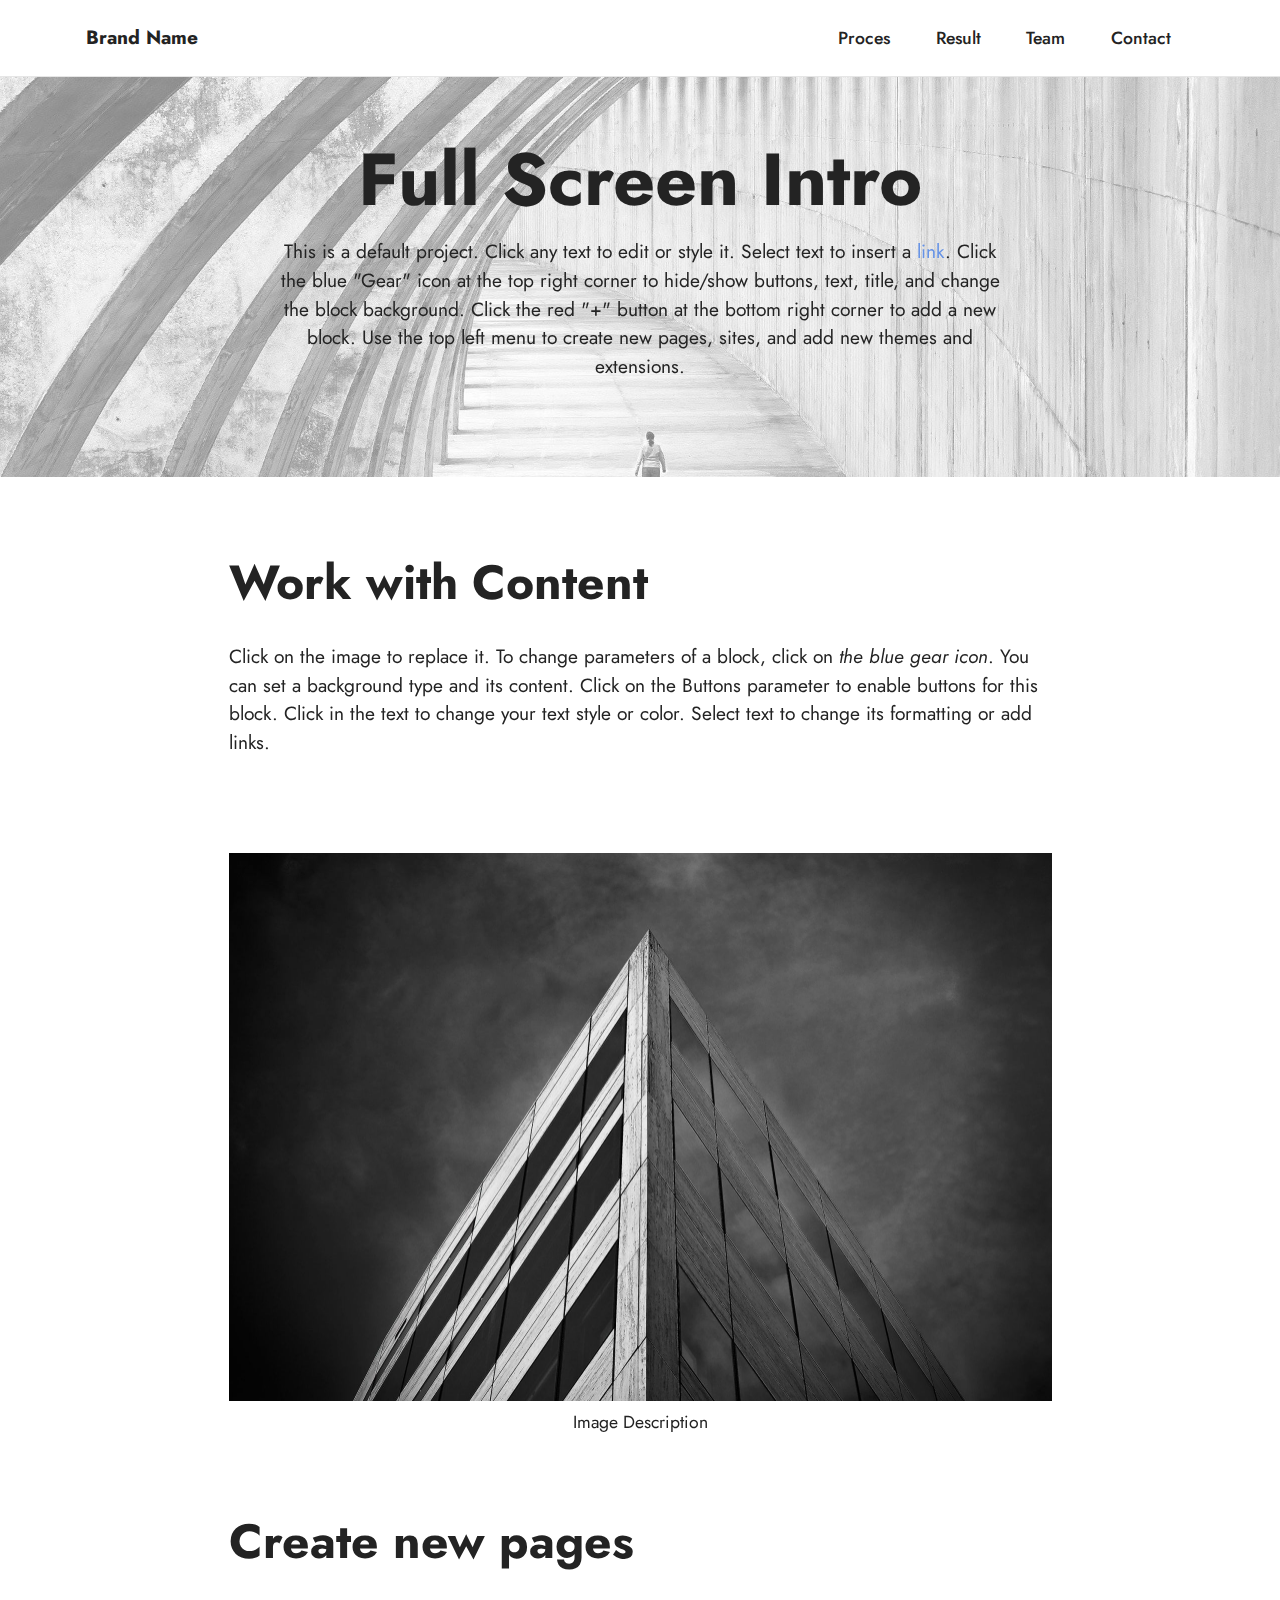
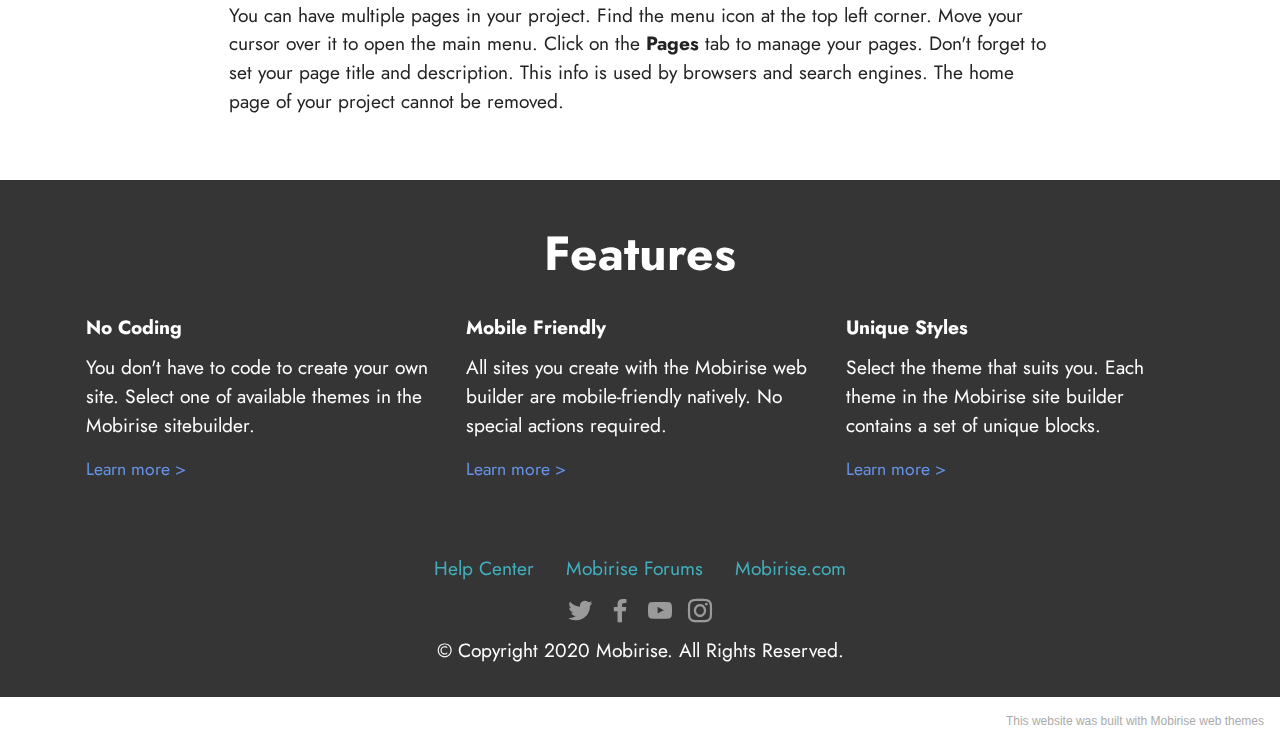
==== commit 9845ef17: "Add files via upload" ====
--- a/index.html
+++ b/index.html
@@ -44,9 +44,9 @@
                 </div>
             </button>
             <div class="collapse navbar-collapse" id="navbarSupportedContent">
-                <ul class="navbar-nav nav-dropdown nav-right" data-app-modern-menu="true"><li class="nav-item"><a class="nav-link link text-black display-4" href="https://mobirise.com">Proces</a></li><li class="nav-item"><a class="nav-link link text-black display-4" href="https://mobirise.com">Result</a></li>
-                    <li class="nav-item"><a class="nav-link link text-black display-4" href="https://mobirise.com">
-                            Team</a></li><li class="nav-item"><a class="nav-link link text-black display-4" href="https://mobirise.com">
+                <ul class="navbar-nav nav-dropdown nav-right" data-app-modern-menu="true"><li class="nav-item"><a class="nav-link link text-black display-4" href="https://mobirise.com">Proces</a></li><li class="nav-item"><a class="nav-link link text-black text-primary display-4" href="page1.html">Result</a></li>
+                    <li class="nav-item"><a class="nav-link link text-black text-primary display-4" href="page2.html">
+                            Team</a></li><li class="nav-item"><a class="nav-link link text-black text-primary display-4" href="page3.html">
                             Contact</a></li></ul>
                 
                 
@@ -239,7 +239,7 @@
             </div>
         </div>
     </div>
-</section><section style="background-color: #fff; font-family: -apple-system, BlinkMacSystemFont, 'Segoe UI', 'Roboto', 'Helvetica Neue', Arial, sans-serif; color:#aaa; font-size:12px; padding: 0; align-items: center; display: flex;"><a href="https://mobirise.site/v" style="flex: 1 1; height: 3rem; padding-left: 1rem;"></a><p style="flex: 0 0 auto; margin:0; padding-right:1rem;">Designed with Mobirise - <a href="https://mobirise.site/m" style="color:#aaa;">Go here</a></p></section><script src="assets/web/assets/jquery/jquery.min.js"></script>  <script src="assets/popper/popper.min.js"></script>  <script src="assets/tether/tether.min.js"></script>  <script src="assets/bootstrap/js/bootstrap.min.js"></script>  <script src="assets/smoothscroll/smooth-scroll.js"></script>  <script src="assets/parallax/jarallax.min.js"></script>  <script src="assets/dropdown/js/nav-dropdown.js"></script>  <script src="assets/dropdown/js/navbar-dropdown.js"></script>  <script src="assets/touchswipe/jquery.touch-swipe.min.js"></script>  <script src="assets/theme/js/script.js"></script>  
+</section><section style="background-color: #fff; font-family: -apple-system, BlinkMacSystemFont, 'Segoe UI', 'Roboto', 'Helvetica Neue', Arial, sans-serif; color:#aaa; font-size:12px; padding: 0; align-items: center; display: flex;"><a href="https://mobirise.site/w" style="flex: 1 1; height: 3rem; padding-left: 1rem;"></a><p style="flex: 0 0 auto; margin:0; padding-right:1rem;"><a href="https://mobirise.site/q" style="color:#aaa;">This website</a> was built with Mobirise web themes</p></section><script src="assets/web/assets/jquery/jquery.min.js"></script>  <script src="assets/popper/popper.min.js"></script>  <script src="assets/tether/tether.min.js"></script>  <script src="assets/bootstrap/js/bootstrap.min.js"></script>  <script src="assets/smoothscroll/smooth-scroll.js"></script>  <script src="assets/parallax/jarallax.min.js"></script>  <script src="assets/dropdown/js/nav-dropdown.js"></script>  <script src="assets/dropdown/js/navbar-dropdown.js"></script>  <script src="assets/touchswipe/jquery.touch-swipe.min.js"></script>  <script src="assets/theme/js/script.js"></script>  
   
   
 </body>
--- a/assets/mobirise/css/mbr-additional.css
+++ b/assets/mobirise/css/mbr-additional.css
@@ -1167,3 +1167,1405 @@
 .cid-s48P1Icc8J .media-container-row .row-copirayt p {
   width: 100%;
 }
+.cid-s48OLK6784 {
+  z-index: 1000;
+  width: 100%;
+  position: relative;
+  min-height: 60px;
+}
+.cid-s48OLK6784 nav.navbar {
+  position: fixed;
+}
+.cid-s48OLK6784 .dropdown-item:before {
+  font-family: Moririse2 !important;
+  content: '\e966';
+  display: inline-block;
+  width: 0;
+  position: absolute;
+  left: 1rem;
+  top: 0.5rem;
+  margin-right: 0.5rem;
+  line-height: 1;
+  font-size: inherit;
+  vertical-align: middle;
+  text-align: center;
+  overflow: hidden;
+  transform: scale(0, 1);
+  transition: all 0.25s ease-in-out;
+}
+.cid-s48OLK6784 .dropdown-menu {
+  padding: 0;
+}
+.cid-s48OLK6784 .dropdown-item {
+  border-bottom: 1px solid #e6e6e6;
+}
+.cid-s48OLK6784 .dropdown-item:hover,
+.cid-s48OLK6784 .dropdown-item:focus {
+  background: #6592e6 !important;
+  color: white !important;
+}
+.cid-s48OLK6784 .nav-dropdown .link {
+  padding: 0 0.3em !important;
+  margin: .667em 1em !important;
+}
+.cid-s48OLK6784 .nav-dropdown .link.dropdown-toggle::after {
+  margin-left: 0.5rem;
+  margin-top: 0.2rem;
+}
+.cid-s48OLK6784 .nav-link {
+  position: relative;
+}
+.cid-s48OLK6784 .container {
+  display: flex;
+  margin: auto;
+}
+.cid-s48OLK6784 .iconfont-wrapper {
+  color: #000000 !important;
+  font-size: 1.5rem;
+  padding-right: .5rem;
+}
+.cid-s48OLK6784 .navbar-caption {
+  padding-right: 4rem;
+}
+.cid-s48OLK6784 .dropdown-menu,
+.cid-s48OLK6784 .navbar.opened {
+  background: #ffffff !important;
+}
+.cid-s48OLK6784 .nav-item:focus,
+.cid-s48OLK6784 .nav-link:focus {
+  outline: none;
+}
+.cid-s48OLK6784 .dropdown .dropdown-menu .dropdown-item {
+  width: auto;
+  transition: all 0.25s ease-in-out;
+}
+.cid-s48OLK6784 .dropdown .dropdown-menu .dropdown-item::after {
+  right: 0.5rem;
+}
+.cid-s48OLK6784 .dropdown .dropdown-menu .dropdown-item .mbr-iconfont {
+  margin-left: -1.8rem;
+  padding-right: 1rem;
+  font-size: inherit;
+}
+.cid-s48OLK6784 .dropdown .dropdown-menu .dropdown-item .mbr-iconfont:before {
+  display: inline-block;
+  transform: scale(1, 1);
+  transition: all 0.25s ease-in-out;
+}
+.cid-s48OLK6784 .collapsed .dropdown-menu .dropdown-item:before {
+  display: none;
+}
+.cid-s48OLK6784 .collapsed .dropdown .dropdown-menu .dropdown-item {
+  padding: 0.235em 1.5em 0.235em 1.5em !important;
+  transition: none;
+  margin: 0 !important;
+}
+.cid-s48OLK6784 .navbar {
+  min-height: 77px;
+  transition: all .3s;
+  border-bottom: 1px solid transparent;
+  background: #ffffff;
+}
+.cid-s48OLK6784 .navbar:not(.navbar-short) {
+  border-bottom: 1px solid #e6e6e6;
+}
+.cid-s48OLK6784 .navbar.opened {
+  transition: all .3s;
+}
+.cid-s48OLK6784 .navbar .dropdown-item {
+  padding: .5rem 1.8rem;
+}
+.cid-s48OLK6784 .navbar .navbar-logo img {
+  width: auto;
+}
+.cid-s48OLK6784 .navbar .navbar-collapse {
+  justify-content: flex-end;
+  z-index: 1;
+}
+.cid-s48OLK6784 .navbar.collapsed .nav-item .nav-link::before {
+  display: none;
+}
+.cid-s48OLK6784 .navbar.collapsed.opened .dropdown-menu {
+  top: 0;
+}
+.cid-s48OLK6784 .navbar.collapsed .dropdown-menu .dropdown-submenu {
+  left: 0 !important;
+}
+.cid-s48OLK6784 .navbar.collapsed .dropdown-menu .dropdown-item:after {
+  right: auto;
+}
+.cid-s48OLK6784 .navbar.collapsed .dropdown-menu .dropdown-toggle[data-toggle="dropdown-submenu"]:after {
+  margin-left: 0.5rem;
+  margin-top: 0.2rem;
+  border-top: 0.35em solid;
+  border-right: 0.35em solid transparent;
+  border-left: 0.35em solid transparent;
+  border-bottom: 0;
+  top: 55%;
+}
+.cid-s48OLK6784 .navbar.collapsed ul.navbar-nav li {
+  margin: auto;
+}
+.cid-s48OLK6784 .navbar.collapsed .dropdown-menu .dropdown-item {
+  padding: .25rem 1.5rem;
+  text-align: center;
+}
+.cid-s48OLK6784 .navbar.collapsed .icons-menu {
+  padding-left: 0;
+  padding-right: 0;
+  padding-top: .5rem;
+  padding-bottom: .5rem;
+}
+@media (max-width: 991px) {
+  .cid-s48OLK6784 .navbar .nav-item .nav-link::before {
+    display: none;
+  }
+  .cid-s48OLK6784 .navbar.opened .dropdown-menu {
+    top: 0;
+  }
+  .cid-s48OLK6784 .navbar .dropdown-menu .dropdown-submenu {
+    left: 0 !important;
+  }
+  .cid-s48OLK6784 .navbar .dropdown-menu .dropdown-item:after {
+    right: auto;
+  }
+  .cid-s48OLK6784 .navbar .dropdown-menu .dropdown-toggle[data-toggle="dropdown-submenu"]:after {
+    margin-left: 0.5rem;
+    margin-top: 0.2rem;
+    border-top: 0.35em solid;
+    border-right: 0.35em solid transparent;
+    border-left: 0.35em solid transparent;
+    border-bottom: 0;
+    top: 55%;
+  }
+  .cid-s48OLK6784 .navbar .navbar-logo img {
+    height: 3.8rem !important;
+  }
+  .cid-s48OLK6784 .navbar ul.navbar-nav li {
+    margin: auto;
+  }
+  .cid-s48OLK6784 .navbar .dropdown-menu .dropdown-item {
+    padding: .25rem 1.5rem !important;
+    text-align: center;
+  }
+  .cid-s48OLK6784 .navbar .navbar-brand {
+    flex-shrink: initial;
+    flex-basis: auto;
+    word-break: break-word;
+    padding-right: 2rem;
+  }
+  .cid-s48OLK6784 .navbar .navbar-toggler {
+    flex-basis: auto;
+  }
+  .cid-s48OLK6784 .navbar .icons-menu {
+    padding-left: 0;
+    padding-top: .5rem;
+    padding-bottom: .5rem;
+  }
+}
+.cid-s48OLK6784 .navbar.navbar-short {
+  min-height: 60px;
+}
+.cid-s48OLK6784 .navbar.navbar-short .navbar-logo img {
+  height: 3rem !important;
+}
+.cid-s48OLK6784 .navbar.navbar-short .navbar-brand {
+  padding: 0;
+}
+.cid-s48OLK6784 .navbar-brand {
+  flex-shrink: 0;
+  align-items: center;
+  margin-right: 0;
+  padding: 0;
+  transition: all .3s;
+  word-break: break-word;
+  z-index: 1;
+}
+.cid-s48OLK6784 .navbar-brand .navbar-caption {
+  line-height: inherit !important;
+}
+.cid-s48OLK6784 .navbar-brand .navbar-logo a {
+  outline: none;
+}
+.cid-s48OLK6784 .dropdown-item.active,
+.cid-s48OLK6784 .dropdown-item:active {
+  background-color: transparent;
+}
+.cid-s48OLK6784 .navbar-expand-lg .navbar-nav .nav-link {
+  padding: 0;
+}
+.cid-s48OLK6784 .nav-dropdown .link.dropdown-toggle {
+  margin-right: 1.667em;
+}
+.cid-s48OLK6784 .nav-dropdown .link.dropdown-toggle[aria-expanded="true"] {
+  margin-right: 0;
+  padding: 0.667em 1.667em;
+}
+.cid-s48OLK6784 .navbar.navbar-expand-lg .dropdown .dropdown-menu {
+  background: #ffffff;
+}
+.cid-s48OLK6784 .navbar.navbar-expand-lg .dropdown .dropdown-menu .dropdown-submenu {
+  margin: 0;
+  left: 100%;
+}
+.cid-s48OLK6784 .navbar .dropdown.open > .dropdown-menu {
+  display: block;
+}
+.cid-s48OLK6784 ul.navbar-nav {
+  flex-wrap: wrap;
+}
+.cid-s48OLK6784 .navbar-buttons {
+  text-align: center;
+  min-width: 170px;
+}
+.cid-s48OLK6784 button.navbar-toggler {
+  outline: none;
+  width: 31px;
+  height: 20px;
+  cursor: pointer;
+  transition: all .2s;
+  position: relative;
+  align-self: center;
+}
+.cid-s48OLK6784 button.navbar-toggler .hamburger span {
+  position: absolute;
+  right: 0;
+  width: 30px;
+  height: 2px;
+  border-right: 5px;
+  background-color: currentColor;
+}
+.cid-s48OLK6784 button.navbar-toggler .hamburger span:nth-child(1) {
+  top: 0;
+  transition: all .2s;
+}
+.cid-s48OLK6784 button.navbar-toggler .hamburger span:nth-child(2) {
+  top: 8px;
+  transition: all .15s;
+}
+.cid-s48OLK6784 button.navbar-toggler .hamburger span:nth-child(3) {
+  top: 8px;
+  transition: all .15s;
+}
+.cid-s48OLK6784 button.navbar-toggler .hamburger span:nth-child(4) {
+  top: 16px;
+  transition: all .2s;
+}
+.cid-s48OLK6784 nav.opened .hamburger span:nth-child(1) {
+  top: 8px;
+  width: 0;
+  opacity: 0;
+  right: 50%;
+  transition: all .2s;
+}
+.cid-s48OLK6784 nav.opened .hamburger span:nth-child(2) {
+  transform: rotate(45deg);
+  transition: all .25s;
+}
+.cid-s48OLK6784 nav.opened .hamburger span:nth-child(3) {
+  transform: rotate(-45deg);
+  transition: all .25s;
+}
+.cid-s48OLK6784 nav.opened .hamburger span:nth-child(4) {
+  top: 8px;
+  width: 0;
+  opacity: 0;
+  right: 50%;
+  transition: all .2s;
+}
+.cid-s48OLK6784 .navbar-dropdown {
+  padding: .5rem 1rem;
+  position: fixed;
+}
+.cid-s48OLK6784 a.nav-link {
+  display: flex;
+  align-items: center;
+  justify-content: center;
+}
+.cid-s48OLK6784 .icons-menu {
+  flex-wrap: nowrap;
+  display: flex;
+  justify-content: center;
+  padding-left: 1rem;
+  padding-right: 1rem;
+  padding-top: 0.3rem;
+  text-align: center;
+}
+@media screen and (-ms-high-contrast: active), (-ms-high-contrast: none) {
+  .cid-s48OLK6784 .navbar {
+    height: 77px;
+  }
+  .cid-s48OLK6784 .navbar.opened {
+    height: auto;
+  }
+  .cid-s48OLK6784 .nav-item .nav-link:hover::before {
+    width: 175%;
+    max-width: calc(100% + 2rem);
+    left: -1rem;
+  }
+}
+.cid-sgTMF031Yp {
+  padding-top: 6rem;
+  padding-bottom: 6rem;
+  background-color: #ffffff;
+}
+.cid-sgTMF031Yp img,
+.cid-sgTMF031Yp .item-img {
+  width: 100%;
+}
+.cid-sgTMF031Yp .item:focus,
+.cid-sgTMF031Yp span:focus {
+  outline: none;
+}
+.cid-sgTMF031Yp .item {
+  cursor: pointer;
+  margin-bottom: 2rem;
+}
+.cid-sgTMF031Yp .row {
+  margin-left: 0;
+  margin-right: 0;
+}
+.cid-sgTMF031Yp .item {
+  padding: 0;
+  margin: 0;
+}
+.cid-sgTMF031Yp .item-wrapper {
+  position: relative;
+  border-radius: 4px;
+  background: #fafafa;
+  height: 100%;
+  display: flex;
+  flex-flow: column nowrap;
+}
+@media (min-width: 992px) {
+  .cid-sgTMF031Yp .item-wrapper .item-content {
+    padding: 2rem;
+  }
+}
+@media (max-width: 991px) {
+  .cid-sgTMF031Yp .item-wrapper .item-content {
+    padding: 1rem;
+  }
+}
+.cid-sgTMF031Yp .mbr-section-btn {
+  margin-top: auto !important;
+}
+.cid-sgTMF031Yp .mbr-section-title {
+  color: #232323;
+}
+.cid-s48P1Icc8J {
+  padding-top: 2rem;
+  padding-bottom: 2rem;
+  background-color: #353535;
+}
+.cid-s48P1Icc8J .row-links {
+  width: 100%;
+  justify-content: center;
+}
+.cid-s48P1Icc8J .social-row {
+  width: 100%;
+  justify-content: center;
+}
+.cid-s48P1Icc8J .media-container-row {
+  flex-direction: column;
+  justify-content: center;
+  align-items: center;
+}
+.cid-s48P1Icc8J .media-container-row .foot-menu {
+  list-style: none;
+  display: flex;
+  justify-content: center;
+  flex-wrap: wrap;
+  padding: 0;
+  margin-bottom: 0;
+}
+.cid-s48P1Icc8J .media-container-row .foot-menu li {
+  padding: 0 1rem 1rem 1rem;
+}
+.cid-s48P1Icc8J .media-container-row .foot-menu li p {
+  margin: 0;
+}
+.cid-s48P1Icc8J .media-container-row .social-list {
+  padding-left: 0;
+  margin-bottom: 0;
+  list-style: none;
+  display: flex;
+  flex-wrap: wrap;
+  justify-content: flex-end;
+}
+.cid-s48P1Icc8J .media-container-row .social-list .mbr-iconfont-social {
+  font-size: 1.5rem;
+  color: #ffffff;
+}
+.cid-s48P1Icc8J .media-container-row .social-list .soc-item {
+  margin: 0 .5rem;
+}
+.cid-s48P1Icc8J .media-container-row .social-list a {
+  margin: 0;
+  opacity: .5;
+  transition: .2s linear;
+}
+.cid-s48P1Icc8J .media-container-row .social-list a:hover {
+  opacity: 1;
+}
+@media (max-width: 767px) {
+  .cid-s48P1Icc8J .media-container-row .social-list {
+    -webkit-justify-content: center;
+    justify-content: center;
+  }
+}
+.cid-s48P1Icc8J .media-container-row .row-copirayt {
+  word-break: break-word;
+  width: 100%;
+}
+.cid-s48P1Icc8J .media-container-row .row-copirayt p {
+  width: 100%;
+}
+.cid-s48OLK6784 {
+  z-index: 1000;
+  width: 100%;
+  position: relative;
+  min-height: 60px;
+}
+.cid-s48OLK6784 nav.navbar {
+  position: fixed;
+}
+.cid-s48OLK6784 .dropdown-item:before {
+  font-family: Moririse2 !important;
+  content: '\e966';
+  display: inline-block;
+  width: 0;
+  position: absolute;
+  left: 1rem;
+  top: 0.5rem;
+  margin-right: 0.5rem;
+  line-height: 1;
+  font-size: inherit;
+  vertical-align: middle;
+  text-align: center;
+  overflow: hidden;
+  transform: scale(0, 1);
+  transition: all 0.25s ease-in-out;
+}
+.cid-s48OLK6784 .dropdown-menu {
+  padding: 0;
+}
+.cid-s48OLK6784 .dropdown-item {
+  border-bottom: 1px solid #e6e6e6;
+}
+.cid-s48OLK6784 .dropdown-item:hover,
+.cid-s48OLK6784 .dropdown-item:focus {
+  background: #6592e6 !important;
+  color: white !important;
+}
+.cid-s48OLK6784 .nav-dropdown .link {
+  padding: 0 0.3em !important;
+  margin: .667em 1em !important;
+}
+.cid-s48OLK6784 .nav-dropdown .link.dropdown-toggle::after {
+  margin-left: 0.5rem;
+  margin-top: 0.2rem;
+}
+.cid-s48OLK6784 .nav-link {
+  position: relative;
+}
+.cid-s48OLK6784 .container {
+  display: flex;
+  margin: auto;
+}
+.cid-s48OLK6784 .iconfont-wrapper {
+  color: #000000 !important;
+  font-size: 1.5rem;
+  padding-right: .5rem;
+}
+.cid-s48OLK6784 .navbar-caption {
+  padding-right: 4rem;
+}
+.cid-s48OLK6784 .dropdown-menu,
+.cid-s48OLK6784 .navbar.opened {
+  background: #ffffff !important;
+}
+.cid-s48OLK6784 .nav-item:focus,
+.cid-s48OLK6784 .nav-link:focus {
+  outline: none;
+}
+.cid-s48OLK6784 .dropdown .dropdown-menu .dropdown-item {
+  width: auto;
+  transition: all 0.25s ease-in-out;
+}
+.cid-s48OLK6784 .dropdown .dropdown-menu .dropdown-item::after {
+  right: 0.5rem;
+}
+.cid-s48OLK6784 .dropdown .dropdown-menu .dropdown-item .mbr-iconfont {
+  margin-left: -1.8rem;
+  padding-right: 1rem;
+  font-size: inherit;
+}
+.cid-s48OLK6784 .dropdown .dropdown-menu .dropdown-item .mbr-iconfont:before {
+  display: inline-block;
+  transform: scale(1, 1);
+  transition: all 0.25s ease-in-out;
+}
+.cid-s48OLK6784 .collapsed .dropdown-menu .dropdown-item:before {
+  display: none;
+}
+.cid-s48OLK6784 .collapsed .dropdown .dropdown-menu .dropdown-item {
+  padding: 0.235em 1.5em 0.235em 1.5em !important;
+  transition: none;
+  margin: 0 !important;
+}
+.cid-s48OLK6784 .navbar {
+  min-height: 77px;
+  transition: all .3s;
+  border-bottom: 1px solid transparent;
+  background: #ffffff;
+}
+.cid-s48OLK6784 .navbar:not(.navbar-short) {
+  border-bottom: 1px solid #e6e6e6;
+}
+.cid-s48OLK6784 .navbar.opened {
+  transition: all .3s;
+}
+.cid-s48OLK6784 .navbar .dropdown-item {
+  padding: .5rem 1.8rem;
+}
+.cid-s48OLK6784 .navbar .navbar-logo img {
+  width: auto;
+}
+.cid-s48OLK6784 .navbar .navbar-collapse {
+  justify-content: flex-end;
+  z-index: 1;
+}
+.cid-s48OLK6784 .navbar.collapsed .nav-item .nav-link::before {
+  display: none;
+}
+.cid-s48OLK6784 .navbar.collapsed.opened .dropdown-menu {
+  top: 0;
+}
+.cid-s48OLK6784 .navbar.collapsed .dropdown-menu .dropdown-submenu {
+  left: 0 !important;
+}
+.cid-s48OLK6784 .navbar.collapsed .dropdown-menu .dropdown-item:after {
+  right: auto;
+}
+.cid-s48OLK6784 .navbar.collapsed .dropdown-menu .dropdown-toggle[data-toggle="dropdown-submenu"]:after {
+  margin-left: 0.5rem;
+  margin-top: 0.2rem;
+  border-top: 0.35em solid;
+  border-right: 0.35em solid transparent;
+  border-left: 0.35em solid transparent;
+  border-bottom: 0;
+  top: 55%;
+}
+.cid-s48OLK6784 .navbar.collapsed ul.navbar-nav li {
+  margin: auto;
+}
+.cid-s48OLK6784 .navbar.collapsed .dropdown-menu .dropdown-item {
+  padding: .25rem 1.5rem;
+  text-align: center;
+}
+.cid-s48OLK6784 .navbar.collapsed .icons-menu {
+  padding-left: 0;
+  padding-right: 0;
+  padding-top: .5rem;
+  padding-bottom: .5rem;
+}
+@media (max-width: 991px) {
+  .cid-s48OLK6784 .navbar .nav-item .nav-link::before {
+    display: none;
+  }
+  .cid-s48OLK6784 .navbar.opened .dropdown-menu {
+    top: 0;
+  }
+  .cid-s48OLK6784 .navbar .dropdown-menu .dropdown-submenu {
+    left: 0 !important;
+  }
+  .cid-s48OLK6784 .navbar .dropdown-menu .dropdown-item:after {
+    right: auto;
+  }
+  .cid-s48OLK6784 .navbar .dropdown-menu .dropdown-toggle[data-toggle="dropdown-submenu"]:after {
+    margin-left: 0.5rem;
+    margin-top: 0.2rem;
+    border-top: 0.35em solid;
+    border-right: 0.35em solid transparent;
+    border-left: 0.35em solid transparent;
+    border-bottom: 0;
+    top: 55%;
+  }
+  .cid-s48OLK6784 .navbar .navbar-logo img {
+    height: 3.8rem !important;
+  }
+  .cid-s48OLK6784 .navbar ul.navbar-nav li {
+    margin: auto;
+  }
+  .cid-s48OLK6784 .navbar .dropdown-menu .dropdown-item {
+    padding: .25rem 1.5rem !important;
+    text-align: center;
+  }
+  .cid-s48OLK6784 .navbar .navbar-brand {
+    flex-shrink: initial;
+    flex-basis: auto;
+    word-break: break-word;
+    padding-right: 2rem;
+  }
+  .cid-s48OLK6784 .navbar .navbar-toggler {
+    flex-basis: auto;
+  }
+  .cid-s48OLK6784 .navbar .icons-menu {
+    padding-left: 0;
+    padding-top: .5rem;
+    padding-bottom: .5rem;
+  }
+}
+.cid-s48OLK6784 .navbar.navbar-short {
+  min-height: 60px;
+}
+.cid-s48OLK6784 .navbar.navbar-short .navbar-logo img {
+  height: 3rem !important;
+}
+.cid-s48OLK6784 .navbar.navbar-short .navbar-brand {
+  padding: 0;
+}
+.cid-s48OLK6784 .navbar-brand {
+  flex-shrink: 0;
+  align-items: center;
+  margin-right: 0;
+  padding: 0;
+  transition: all .3s;
+  word-break: break-word;
+  z-index: 1;
+}
+.cid-s48OLK6784 .navbar-brand .navbar-caption {
+  line-height: inherit !important;
+}
+.cid-s48OLK6784 .navbar-brand .navbar-logo a {
+  outline: none;
+}
+.cid-s48OLK6784 .dropdown-item.active,
+.cid-s48OLK6784 .dropdown-item:active {
+  background-color: transparent;
+}
+.cid-s48OLK6784 .navbar-expand-lg .navbar-nav .nav-link {
+  padding: 0;
+}
+.cid-s48OLK6784 .nav-dropdown .link.dropdown-toggle {
+  margin-right: 1.667em;
+}
+.cid-s48OLK6784 .nav-dropdown .link.dropdown-toggle[aria-expanded="true"] {
+  margin-right: 0;
+  padding: 0.667em 1.667em;
+}
+.cid-s48OLK6784 .navbar.navbar-expand-lg .dropdown .dropdown-menu {
+  background: #ffffff;
+}
+.cid-s48OLK6784 .navbar.navbar-expand-lg .dropdown .dropdown-menu .dropdown-submenu {
+  margin: 0;
+  left: 100%;
+}
+.cid-s48OLK6784 .navbar .dropdown.open > .dropdown-menu {
+  display: block;
+}
+.cid-s48OLK6784 ul.navbar-nav {
+  flex-wrap: wrap;
+}
+.cid-s48OLK6784 .navbar-buttons {
+  text-align: center;
+  min-width: 170px;
+}
+.cid-s48OLK6784 button.navbar-toggler {
+  outline: none;
+  width: 31px;
+  height: 20px;
+  cursor: pointer;
+  transition: all .2s;
+  position: relative;
+  align-self: center;
+}
+.cid-s48OLK6784 button.navbar-toggler .hamburger span {
+  position: absolute;
+  right: 0;
+  width: 30px;
+  height: 2px;
+  border-right: 5px;
+  background-color: currentColor;
+}
+.cid-s48OLK6784 button.navbar-toggler .hamburger span:nth-child(1) {
+  top: 0;
+  transition: all .2s;
+}
+.cid-s48OLK6784 button.navbar-toggler .hamburger span:nth-child(2) {
+  top: 8px;
+  transition: all .15s;
+}
+.cid-s48OLK6784 button.navbar-toggler .hamburger span:nth-child(3) {
+  top: 8px;
+  transition: all .15s;
+}
+.cid-s48OLK6784 button.navbar-toggler .hamburger span:nth-child(4) {
+  top: 16px;
+  transition: all .2s;
+}
+.cid-s48OLK6784 nav.opened .hamburger span:nth-child(1) {
+  top: 8px;
+  width: 0;
+  opacity: 0;
+  right: 50%;
+  transition: all .2s;
+}
+.cid-s48OLK6784 nav.opened .hamburger span:nth-child(2) {
+  transform: rotate(45deg);
+  transition: all .25s;
+}
+.cid-s48OLK6784 nav.opened .hamburger span:nth-child(3) {
+  transform: rotate(-45deg);
+  transition: all .25s;
+}
+.cid-s48OLK6784 nav.opened .hamburger span:nth-child(4) {
+  top: 8px;
+  width: 0;
+  opacity: 0;
+  right: 50%;
+  transition: all .2s;
+}
+.cid-s48OLK6784 .navbar-dropdown {
+  padding: .5rem 1rem;
+  position: fixed;
+}
+.cid-s48OLK6784 a.nav-link {
+  display: flex;
+  align-items: center;
+  justify-content: center;
+}
+.cid-s48OLK6784 .icons-menu {
+  flex-wrap: nowrap;
+  display: flex;
+  justify-content: center;
+  padding-left: 1rem;
+  padding-right: 1rem;
+  padding-top: 0.3rem;
+  text-align: center;
+}
+@media screen and (-ms-high-contrast: active), (-ms-high-contrast: none) {
+  .cid-s48OLK6784 .navbar {
+    height: 77px;
+  }
+  .cid-s48OLK6784 .navbar.opened {
+    height: auto;
+  }
+  .cid-s48OLK6784 .nav-item .nav-link:hover::before {
+    width: 175%;
+    max-width: calc(100% + 2rem);
+    left: -1rem;
+  }
+}
+.cid-sgTMu62Cpf {
+  padding-top: 6rem;
+  padding-bottom: 6rem;
+  background: #fafafa;
+}
+.cid-sgTMu62Cpf .team-card {
+  margin-bottom: 2rem;
+  transition: all 0.3s;
+}
+.cid-sgTMu62Cpf .team-card:hover {
+  transform: translateY(-10px);
+}
+.cid-sgTMu62Cpf .card-wrap {
+  background: #ffffff;
+  border-radius: 4px;
+}
+@media (max-width: 991px) {
+  .cid-sgTMu62Cpf .card-wrap {
+    margin-bottom: 2rem;
+  }
+}
+.cid-sgTMu62Cpf .card-wrap .image-wrap img {
+  width: 100%;
+}
+@media (min-width: 768px) {
+  .cid-sgTMu62Cpf .card-wrap .content-wrap {
+    padding: 2rem;
+  }
+}
+@media (max-width: 767px) {
+  .cid-sgTMu62Cpf .card-wrap .content-wrap {
+    padding: 1rem;
+  }
+}
+.cid-sgTMu62Cpf .social-row {
+  text-align: center;
+}
+.cid-sgTMu62Cpf .social-row .soc-item {
+  display: inline-block;
+  text-align: center;
+  border-radius: 50%;
+  margin-right: 0.6rem;
+  margin-bottom: 1rem;
+  padding: 0.5rem;
+  border: 2px solid #6592e6;
+  transition: all 0.3s;
+}
+.cid-sgTMu62Cpf .social-row .soc-item .mbr-iconfont {
+  transition: all 0.3s;
+  display: flex;
+  justify-content: center;
+  align-content: center;
+  color: #6592e6;
+  font-size: 1.5rem;
+}
+.cid-sgTMu62Cpf .social-row .soc-item:hover {
+  background-color: #6592e6;
+}
+.cid-sgTMu62Cpf .social-row .soc-item:hover .mbr-iconfont {
+  color: #ffffff;
+}
+.cid-s48P1Icc8J {
+  padding-top: 2rem;
+  padding-bottom: 2rem;
+  background-color: #353535;
+}
+.cid-s48P1Icc8J .row-links {
+  width: 100%;
+  justify-content: center;
+}
+.cid-s48P1Icc8J .social-row {
+  width: 100%;
+  justify-content: center;
+}
+.cid-s48P1Icc8J .media-container-row {
+  flex-direction: column;
+  justify-content: center;
+  align-items: center;
+}
+.cid-s48P1Icc8J .media-container-row .foot-menu {
+  list-style: none;
+  display: flex;
+  justify-content: center;
+  flex-wrap: wrap;
+  padding: 0;
+  margin-bottom: 0;
+}
+.cid-s48P1Icc8J .media-container-row .foot-menu li {
+  padding: 0 1rem 1rem 1rem;
+}
+.cid-s48P1Icc8J .media-container-row .foot-menu li p {
+  margin: 0;
+}
+.cid-s48P1Icc8J .media-container-row .social-list {
+  padding-left: 0;
+  margin-bottom: 0;
+  list-style: none;
+  display: flex;
+  flex-wrap: wrap;
+  justify-content: flex-end;
+}
+.cid-s48P1Icc8J .media-container-row .social-list .mbr-iconfont-social {
+  font-size: 1.5rem;
+  color: #ffffff;
+}
+.cid-s48P1Icc8J .media-container-row .social-list .soc-item {
+  margin: 0 .5rem;
+}
+.cid-s48P1Icc8J .media-container-row .social-list a {
+  margin: 0;
+  opacity: .5;
+  transition: .2s linear;
+}
+.cid-s48P1Icc8J .media-container-row .social-list a:hover {
+  opacity: 1;
+}
+@media (max-width: 767px) {
+  .cid-s48P1Icc8J .media-container-row .social-list {
+    -webkit-justify-content: center;
+    justify-content: center;
+  }
+}
+.cid-s48P1Icc8J .media-container-row .row-copirayt {
+  word-break: break-word;
+  width: 100%;
+}
+.cid-s48P1Icc8J .media-container-row .row-copirayt p {
+  width: 100%;
+}
+.cid-sgTMpnSc7t {
+  padding-top: 5rem;
+  padding-bottom: 5rem;
+  background-color: #ffffff;
+}
+.cid-sgTMpnSc7t .mbr-iconfont {
+  display: block;
+  font-size: 5rem;
+  color: #6592e6;
+  margin-bottom: 2rem;
+}
+.cid-sgTMpnSc7t .card-wrapper {
+  padding: 3rem;
+  background: #fafafa;
+  border-radius: 4px;
+}
+@media (max-width: 992px) {
+  .cid-sgTMpnSc7t .card-wrapper {
+    margin-bottom: 2rem;
+  }
+}
+@media (max-width: 767px) {
+  .cid-sgTMpnSc7t .card-wrapper {
+    padding: 3rem 1rem;
+  }
+}
+.cid-s48OLK6784 {
+  z-index: 1000;
+  width: 100%;
+  position: relative;
+  min-height: 60px;
+}
+.cid-s48OLK6784 nav.navbar {
+  position: fixed;
+}
+.cid-s48OLK6784 .dropdown-item:before {
+  font-family: Moririse2 !important;
+  content: '\e966';
+  display: inline-block;
+  width: 0;
+  position: absolute;
+  left: 1rem;
+  top: 0.5rem;
+  margin-right: 0.5rem;
+  line-height: 1;
+  font-size: inherit;
+  vertical-align: middle;
+  text-align: center;
+  overflow: hidden;
+  transform: scale(0, 1);
+  transition: all 0.25s ease-in-out;
+}
+.cid-s48OLK6784 .dropdown-menu {
+  padding: 0;
+}
+.cid-s48OLK6784 .dropdown-item {
+  border-bottom: 1px solid #e6e6e6;
+}
+.cid-s48OLK6784 .dropdown-item:hover,
+.cid-s48OLK6784 .dropdown-item:focus {
+  background: #6592e6 !important;
+  color: white !important;
+}
+.cid-s48OLK6784 .nav-dropdown .link {
+  padding: 0 0.3em !important;
+  margin: .667em 1em !important;
+}
+.cid-s48OLK6784 .nav-dropdown .link.dropdown-toggle::after {
+  margin-left: 0.5rem;
+  margin-top: 0.2rem;
+}
+.cid-s48OLK6784 .nav-link {
+  position: relative;
+}
+.cid-s48OLK6784 .container {
+  display: flex;
+  margin: auto;
+}
+.cid-s48OLK6784 .iconfont-wrapper {
+  color: #000000 !important;
+  font-size: 1.5rem;
+  padding-right: .5rem;
+}
+.cid-s48OLK6784 .navbar-caption {
+  padding-right: 4rem;
+}
+.cid-s48OLK6784 .dropdown-menu,
+.cid-s48OLK6784 .navbar.opened {
+  background: #ffffff !important;
+}
+.cid-s48OLK6784 .nav-item:focus,
+.cid-s48OLK6784 .nav-link:focus {
+  outline: none;
+}
+.cid-s48OLK6784 .dropdown .dropdown-menu .dropdown-item {
+  width: auto;
+  transition: all 0.25s ease-in-out;
+}
+.cid-s48OLK6784 .dropdown .dropdown-menu .dropdown-item::after {
+  right: 0.5rem;
+}
+.cid-s48OLK6784 .dropdown .dropdown-menu .dropdown-item .mbr-iconfont {
+  margin-left: -1.8rem;
+  padding-right: 1rem;
+  font-size: inherit;
+}
+.cid-s48OLK6784 .dropdown .dropdown-menu .dropdown-item .mbr-iconfont:before {
+  display: inline-block;
+  transform: scale(1, 1);
+  transition: all 0.25s ease-in-out;
+}
+.cid-s48OLK6784 .collapsed .dropdown-menu .dropdown-item:before {
+  display: none;
+}
+.cid-s48OLK6784 .collapsed .dropdown .dropdown-menu .dropdown-item {
+  padding: 0.235em 1.5em 0.235em 1.5em !important;
+  transition: none;
+  margin: 0 !important;
+}
+.cid-s48OLK6784 .navbar {
+  min-height: 77px;
+  transition: all .3s;
+  border-bottom: 1px solid transparent;
+  background: #ffffff;
+}
+.cid-s48OLK6784 .navbar:not(.navbar-short) {
+  border-bottom: 1px solid #e6e6e6;
+}
+.cid-s48OLK6784 .navbar.opened {
+  transition: all .3s;
+}
+.cid-s48OLK6784 .navbar .dropdown-item {
+  padding: .5rem 1.8rem;
+}
+.cid-s48OLK6784 .navbar .navbar-logo img {
+  width: auto;
+}
+.cid-s48OLK6784 .navbar .navbar-collapse {
+  justify-content: flex-end;
+  z-index: 1;
+}
+.cid-s48OLK6784 .navbar.collapsed .nav-item .nav-link::before {
+  display: none;
+}
+.cid-s48OLK6784 .navbar.collapsed.opened .dropdown-menu {
+  top: 0;
+}
+.cid-s48OLK6784 .navbar.collapsed .dropdown-menu .dropdown-submenu {
+  left: 0 !important;
+}
+.cid-s48OLK6784 .navbar.collapsed .dropdown-menu .dropdown-item:after {
+  right: auto;
+}
+.cid-s48OLK6784 .navbar.collapsed .dropdown-menu .dropdown-toggle[data-toggle="dropdown-submenu"]:after {
+  margin-left: 0.5rem;
+  margin-top: 0.2rem;
+  border-top: 0.35em solid;
+  border-right: 0.35em solid transparent;
+  border-left: 0.35em solid transparent;
+  border-bottom: 0;
+  top: 55%;
+}
+.cid-s48OLK6784 .navbar.collapsed ul.navbar-nav li {
+  margin: auto;
+}
+.cid-s48OLK6784 .navbar.collapsed .dropdown-menu .dropdown-item {
+  padding: .25rem 1.5rem;
+  text-align: center;
+}
+.cid-s48OLK6784 .navbar.collapsed .icons-menu {
+  padding-left: 0;
+  padding-right: 0;
+  padding-top: .5rem;
+  padding-bottom: .5rem;
+}
+@media (max-width: 991px) {
+  .cid-s48OLK6784 .navbar .nav-item .nav-link::before {
+    display: none;
+  }
+  .cid-s48OLK6784 .navbar.opened .dropdown-menu {
+    top: 0;
+  }
+  .cid-s48OLK6784 .navbar .dropdown-menu .dropdown-submenu {
+    left: 0 !important;
+  }
+  .cid-s48OLK6784 .navbar .dropdown-menu .dropdown-item:after {
+    right: auto;
+  }
+  .cid-s48OLK6784 .navbar .dropdown-menu .dropdown-toggle[data-toggle="dropdown-submenu"]:after {
+    margin-left: 0.5rem;
+    margin-top: 0.2rem;
+    border-top: 0.35em solid;
+    border-right: 0.35em solid transparent;
+    border-left: 0.35em solid transparent;
+    border-bottom: 0;
+    top: 55%;
+  }
+  .cid-s48OLK6784 .navbar .navbar-logo img {
+    height: 3.8rem !important;
+  }
+  .cid-s48OLK6784 .navbar ul.navbar-nav li {
+    margin: auto;
+  }
+  .cid-s48OLK6784 .navbar .dropdown-menu .dropdown-item {
+    padding: .25rem 1.5rem !important;
+    text-align: center;
+  }
+  .cid-s48OLK6784 .navbar .navbar-brand {
+    flex-shrink: initial;
+    flex-basis: auto;
+    word-break: break-word;
+    padding-right: 2rem;
+  }
+  .cid-s48OLK6784 .navbar .navbar-toggler {
+    flex-basis: auto;
+  }
+  .cid-s48OLK6784 .navbar .icons-menu {
+    padding-left: 0;
+    padding-top: .5rem;
+    padding-bottom: .5rem;
+  }
+}
+.cid-s48OLK6784 .navbar.navbar-short {
+  min-height: 60px;
+}
+.cid-s48OLK6784 .navbar.navbar-short .navbar-logo img {
+  height: 3rem !important;
+}
+.cid-s48OLK6784 .navbar.navbar-short .navbar-brand {
+  padding: 0;
+}
+.cid-s48OLK6784 .navbar-brand {
+  flex-shrink: 0;
+  align-items: center;
+  margin-right: 0;
+  padding: 0;
+  transition: all .3s;
+  word-break: break-word;
+  z-index: 1;
+}
+.cid-s48OLK6784 .navbar-brand .navbar-caption {
+  line-height: inherit !important;
+}
+.cid-s48OLK6784 .navbar-brand .navbar-logo a {
+  outline: none;
+}
+.cid-s48OLK6784 .dropdown-item.active,
+.cid-s48OLK6784 .dropdown-item:active {
+  background-color: transparent;
+}
+.cid-s48OLK6784 .navbar-expand-lg .navbar-nav .nav-link {
+  padding: 0;
+}
+.cid-s48OLK6784 .nav-dropdown .link.dropdown-toggle {
+  margin-right: 1.667em;
+}
+.cid-s48OLK6784 .nav-dropdown .link.dropdown-toggle[aria-expanded="true"] {
+  margin-right: 0;
+  padding: 0.667em 1.667em;
+}
+.cid-s48OLK6784 .navbar.navbar-expand-lg .dropdown .dropdown-menu {
+  background: #ffffff;
+}
+.cid-s48OLK6784 .navbar.navbar-expand-lg .dropdown .dropdown-menu .dropdown-submenu {
+  margin: 0;
+  left: 100%;
+}
+.cid-s48OLK6784 .navbar .dropdown.open > .dropdown-menu {
+  display: block;
+}
+.cid-s48OLK6784 ul.navbar-nav {
+  flex-wrap: wrap;
+}
+.cid-s48OLK6784 .navbar-buttons {
+  text-align: center;
+  min-width: 170px;
+}
+.cid-s48OLK6784 button.navbar-toggler {
+  outline: none;
+  width: 31px;
+  height: 20px;
+  cursor: pointer;
+  transition: all .2s;
+  position: relative;
+  align-self: center;
+}
+.cid-s48OLK6784 button.navbar-toggler .hamburger span {
+  position: absolute;
+  right: 0;
+  width: 30px;
+  height: 2px;
+  border-right: 5px;
+  background-color: currentColor;
+}
+.cid-s48OLK6784 button.navbar-toggler .hamburger span:nth-child(1) {
+  top: 0;
+  transition: all .2s;
+}
+.cid-s48OLK6784 button.navbar-toggler .hamburger span:nth-child(2) {
+  top: 8px;
+  transition: all .15s;
+}
+.cid-s48OLK6784 button.navbar-toggler .hamburger span:nth-child(3) {
+  top: 8px;
+  transition: all .15s;
+}
+.cid-s48OLK6784 button.navbar-toggler .hamburger span:nth-child(4) {
+  top: 16px;
+  transition: all .2s;
+}
+.cid-s48OLK6784 nav.opened .hamburger span:nth-child(1) {
+  top: 8px;
+  width: 0;
+  opacity: 0;
+  right: 50%;
+  transition: all .2s;
+}
+.cid-s48OLK6784 nav.opened .hamburger span:nth-child(2) {
+  transform: rotate(45deg);
+  transition: all .25s;
+}
+.cid-s48OLK6784 nav.opened .hamburger span:nth-child(3) {
+  transform: rotate(-45deg);
+  transition: all .25s;
+}
+.cid-s48OLK6784 nav.opened .hamburger span:nth-child(4) {
+  top: 8px;
+  width: 0;
+  opacity: 0;
+  right: 50%;
+  transition: all .2s;
+}
+.cid-s48OLK6784 .navbar-dropdown {
+  padding: .5rem 1rem;
+  position: fixed;
+}
+.cid-s48OLK6784 a.nav-link {
+  display: flex;
+  align-items: center;
+  justify-content: center;
+}
+.cid-s48OLK6784 .icons-menu {
+  flex-wrap: nowrap;
+  display: flex;
+  justify-content: center;
+  padding-left: 1rem;
+  padding-right: 1rem;
+  padding-top: 0.3rem;
+  text-align: center;
+}
+@media screen and (-ms-high-contrast: active), (-ms-high-contrast: none) {
+  .cid-s48OLK6784 .navbar {
+    height: 77px;
+  }
+  .cid-s48OLK6784 .navbar.opened {
+    height: auto;
+  }
+  .cid-s48OLK6784 .nav-item .nav-link:hover::before {
+    width: 175%;
+    max-width: calc(100% + 2rem);
+    left: -1rem;
+  }
+}
+.cid-sgTMpJdGUd {
+  padding-top: 90px;
+  padding-bottom: 90px;
+  background-color: #ffffff;
+}
+.cid-sgTMpJdGUd .media-container-row {
+  justify-content: space-between;
+}
+.cid-sgTMpJdGUd .text-content {
+  max-width: 50%;
+}
+.cid-sgTMpJdGUd .mbr-iconfont-social {
+  margin: 0.5rem;
+  font-size: 32px;
+  display: flex;
+  border-radius: 50%;
+  text-align: center;
+  color: #6592e6;
+  border: 2px solid #6592e6;
+  justify-content: center;
+  align-content: center;
+  transition: all 0.3s;
+}
+.cid-sgTMpJdGUd .mbr-iconfont-social:before {
+  padding: 0.6rem;
+}
+.cid-sgTMpJdGUd .mbr-iconfont-social:hover {
+  background-color: #6592e6;
+  color: #ffffff;
+}
+@media (max-width: 768px) {
+  .cid-sgTMpJdGUd .icons {
+    justify-content: center !important;
+  }
+  .cid-sgTMpJdGUd .text-content * {
+    text-align: center;
+  }
+}
+.cid-s48P1Icc8J {
+  padding-top: 2rem;
+  padding-bottom: 2rem;
+  background-color: #353535;
+}
+.cid-s48P1Icc8J .row-links {
+  width: 100%;
+  justify-content: center;
+}
+.cid-s48P1Icc8J .social-row {
+  width: 100%;
+  justify-content: center;
+}
+.cid-s48P1Icc8J .media-container-row {
+  flex-direction: column;
+  justify-content: center;
+  align-items: center;
+}
+.cid-s48P1Icc8J .media-container-row .foot-menu {
+  list-style: none;
+  display: flex;
+  justify-content: center;
+  flex-wrap: wrap;
+  padding: 0;
+  margin-bottom: 0;
+}
+.cid-s48P1Icc8J .media-container-row .foot-menu li {
+  padding: 0 1rem 1rem 1rem;
+}
+.cid-s48P1Icc8J .media-container-row .foot-menu li p {
+  margin: 0;
+}
+.cid-s48P1Icc8J .media-container-row .social-list {
+  padding-left: 0;
+  margin-bottom: 0;
+  list-style: none;
+  display: flex;
+  flex-wrap: wrap;
+  justify-content: flex-end;
+}
+.cid-s48P1Icc8J .media-container-row .social-list .mbr-iconfont-social {
+  font-size: 1.5rem;
+  color: #ffffff;
+}
+.cid-s48P1Icc8J .media-container-row .social-list .soc-item {
+  margin: 0 .5rem;
+}
+.cid-s48P1Icc8J .media-container-row .social-list a {
+  margin: 0;
+  opacity: .5;
+  transition: .2s linear;
+}
+.cid-s48P1Icc8J .media-container-row .social-list a:hover {
+  opacity: 1;
+}
+@media (max-width: 767px) {
+  .cid-s48P1Icc8J .media-container-row .social-list {
+    -webkit-justify-content: center;
+    justify-content: center;
+  }
+}
+.cid-s48P1Icc8J .media-container-row .row-copirayt {
+  word-break: break-word;
+  width: 100%;
+}
+.cid-s48P1Icc8J .media-container-row .row-copirayt p {
+  width: 100%;
+}
+.cid-sgTMqxiaSe {
+  background-image: url("../../../assets/images/background2.jpg");
+}
+.cid-sgTMqxiaSe .mbr-text,
+.cid-sgTMqxiaSe .mbr-section-btn {
+  color: #232323;
+}
+.cid-sgTMqxiaSe .btn {
+  width: 100%;
+}
+.cid-sgTMqxiaSe .mbr-section-btn {
+  margin-bottom: 1.2rem;
+}
--- a/assets/mobirise/css/mbr-additional.css
+++ b/assets/mobirise/css/mbr-additional.css
@@ -1167,3 +1167,1405 @@
 .cid-s48P1Icc8J .media-container-row .row-copirayt p {
   width: 100%;
 }
+.cid-s48OLK6784 {
+  z-index: 1000;
+  width: 100%;
+  position: relative;
+  min-height: 60px;
+}
+.cid-s48OLK6784 nav.navbar {
+  position: fixed;
+}
+.cid-s48OLK6784 .dropdown-item:before {
+  font-family: Moririse2 !important;
+  content: '\e966';
+  display: inline-block;
+  width: 0;
+  position: absolute;
+  left: 1rem;
+  top: 0.5rem;
+  margin-right: 0.5rem;
+  line-height: 1;
+  font-size: inherit;
+  vertical-align: middle;
+  text-align: center;
+  overflow: hidden;
+  transform: scale(0, 1);
+  transition: all 0.25s ease-in-out;
+}
+.cid-s48OLK6784 .dropdown-menu {
+  padding: 0;
+}
+.cid-s48OLK6784 .dropdown-item {
+  border-bottom: 1px solid #e6e6e6;
+}
+.cid-s48OLK6784 .dropdown-item:hover,
+.cid-s48OLK6784 .dropdown-item:focus {
+  background: #6592e6 !important;
+  color: white !important;
+}
+.cid-s48OLK6784 .nav-dropdown .link {
+  padding: 0 0.3em !important;
+  margin: .667em 1em !important;
+}
+.cid-s48OLK6784 .nav-dropdown .link.dropdown-toggle::after {
+  margin-left: 0.5rem;
+  margin-top: 0.2rem;
+}
+.cid-s48OLK6784 .nav-link {
+  position: relative;
+}
+.cid-s48OLK6784 .container {
+  display: flex;
+  margin: auto;
+}
+.cid-s48OLK6784 .iconfont-wrapper {
+  color: #000000 !important;
+  font-size: 1.5rem;
+  padding-right: .5rem;
+}
+.cid-s48OLK6784 .navbar-caption {
+  padding-right: 4rem;
+}
+.cid-s48OLK6784 .dropdown-menu,
+.cid-s48OLK6784 .navbar.opened {
+  background: #ffffff !important;
+}
+.cid-s48OLK6784 .nav-item:focus,
+.cid-s48OLK6784 .nav-link:focus {
+  outline: none;
+}
+.cid-s48OLK6784 .dropdown .dropdown-menu .dropdown-item {
+  width: auto;
+  transition: all 0.25s ease-in-out;
+}
+.cid-s48OLK6784 .dropdown .dropdown-menu .dropdown-item::after {
+  right: 0.5rem;
+}
+.cid-s48OLK6784 .dropdown .dropdown-menu .dropdown-item .mbr-iconfont {
+  margin-left: -1.8rem;
+  padding-right: 1rem;
+  font-size: inherit;
+}
+.cid-s48OLK6784 .dropdown .dropdown-menu .dropdown-item .mbr-iconfont:before {
+  display: inline-block;
+  transform: scale(1, 1);
+  transition: all 0.25s ease-in-out;
+}
+.cid-s48OLK6784 .collapsed .dropdown-menu .dropdown-item:before {
+  display: none;
+}
+.cid-s48OLK6784 .collapsed .dropdown .dropdown-menu .dropdown-item {
+  padding: 0.235em 1.5em 0.235em 1.5em !important;
+  transition: none;
+  margin: 0 !important;
+}
+.cid-s48OLK6784 .navbar {
+  min-height: 77px;
+  transition: all .3s;
+  border-bottom: 1px solid transparent;
+  background: #ffffff;
+}
+.cid-s48OLK6784 .navbar:not(.navbar-short) {
+  border-bottom: 1px solid #e6e6e6;
+}
+.cid-s48OLK6784 .navbar.opened {
+  transition: all .3s;
+}
+.cid-s48OLK6784 .navbar .dropdown-item {
+  padding: .5rem 1.8rem;
+}
+.cid-s48OLK6784 .navbar .navbar-logo img {
+  width: auto;
+}
+.cid-s48OLK6784 .navbar .navbar-collapse {
+  justify-content: flex-end;
+  z-index: 1;
+}
+.cid-s48OLK6784 .navbar.collapsed .nav-item .nav-link::before {
+  display: none;
+}
+.cid-s48OLK6784 .navbar.collapsed.opened .dropdown-menu {
+  top: 0;
+}
+.cid-s48OLK6784 .navbar.collapsed .dropdown-menu .dropdown-submenu {
+  left: 0 !important;
+}
+.cid-s48OLK6784 .navbar.collapsed .dropdown-menu .dropdown-item:after {
+  right: auto;
+}
+.cid-s48OLK6784 .navbar.collapsed .dropdown-menu .dropdown-toggle[data-toggle="dropdown-submenu"]:after {
+  margin-left: 0.5rem;
+  margin-top: 0.2rem;
+  border-top: 0.35em solid;
+  border-right: 0.35em solid transparent;
+  border-left: 0.35em solid transparent;
+  border-bottom: 0;
+  top: 55%;
+}
+.cid-s48OLK6784 .navbar.collapsed ul.navbar-nav li {
+  margin: auto;
+}
+.cid-s48OLK6784 .navbar.collapsed .dropdown-menu .dropdown-item {
+  padding: .25rem 1.5rem;
+  text-align: center;
+}
+.cid-s48OLK6784 .navbar.collapsed .icons-menu {
+  padding-left: 0;
+  padding-right: 0;
+  padding-top: .5rem;
+  padding-bottom: .5rem;
+}
+@media (max-width: 991px) {
+  .cid-s48OLK6784 .navbar .nav-item .nav-link::before {
+    display: none;
+  }
+  .cid-s48OLK6784 .navbar.opened .dropdown-menu {
+    top: 0;
+  }
+  .cid-s48OLK6784 .navbar .dropdown-menu .dropdown-submenu {
+    left: 0 !important;
+  }
+  .cid-s48OLK6784 .navbar .dropdown-menu .dropdown-item:after {
+    right: auto;
+  }
+  .cid-s48OLK6784 .navbar .dropdown-menu .dropdown-toggle[data-toggle="dropdown-submenu"]:after {
+    margin-left: 0.5rem;
+    margin-top: 0.2rem;
+    border-top: 0.35em solid;
+    border-right: 0.35em solid transparent;
+    border-left: 0.35em solid transparent;
+    border-bottom: 0;
+    top: 55%;
+  }
+  .cid-s48OLK6784 .navbar .navbar-logo img {
+    height: 3.8rem !important;
+  }
+  .cid-s48OLK6784 .navbar ul.navbar-nav li {
+    margin: auto;
+  }
+  .cid-s48OLK6784 .navbar .dropdown-menu .dropdown-item {
+    padding: .25rem 1.5rem !important;
+    text-align: center;
+  }
+  .cid-s48OLK6784 .navbar .navbar-brand {
+    flex-shrink: initial;
+    flex-basis: auto;
+    word-break: break-word;
+    padding-right: 2rem;
+  }
+  .cid-s48OLK6784 .navbar .navbar-toggler {
+    flex-basis: auto;
+  }
+  .cid-s48OLK6784 .navbar .icons-menu {
+    padding-left: 0;
+    padding-top: .5rem;
+    padding-bottom: .5rem;
+  }
+}
+.cid-s48OLK6784 .navbar.navbar-short {
+  min-height: 60px;
+}
+.cid-s48OLK6784 .navbar.navbar-short .navbar-logo img {
+  height: 3rem !important;
+}
+.cid-s48OLK6784 .navbar.navbar-short .navbar-brand {
+  padding: 0;
+}
+.cid-s48OLK6784 .navbar-brand {
+  flex-shrink: 0;
+  align-items: center;
+  margin-right: 0;
+  padding: 0;
+  transition: all .3s;
+  word-break: break-word;
+  z-index: 1;
+}
+.cid-s48OLK6784 .navbar-brand .navbar-caption {
+  line-height: inherit !important;
+}
+.cid-s48OLK6784 .navbar-brand .navbar-logo a {
+  outline: none;
+}
+.cid-s48OLK6784 .dropdown-item.active,
+.cid-s48OLK6784 .dropdown-item:active {
+  background-color: transparent;
+}
+.cid-s48OLK6784 .navbar-expand-lg .navbar-nav .nav-link {
+  padding: 0;
+}
+.cid-s48OLK6784 .nav-dropdown .link.dropdown-toggle {
+  margin-right: 1.667em;
+}
+.cid-s48OLK6784 .nav-dropdown .link.dropdown-toggle[aria-expanded="true"] {
+  margin-right: 0;
+  padding: 0.667em 1.667em;
+}
+.cid-s48OLK6784 .navbar.navbar-expand-lg .dropdown .dropdown-menu {
+  background: #ffffff;
+}
+.cid-s48OLK6784 .navbar.navbar-expand-lg .dropdown .dropdown-menu .dropdown-submenu {
+  margin: 0;
+  left: 100%;
+}
+.cid-s48OLK6784 .navbar .dropdown.open > .dropdown-menu {
+  display: block;
+}
+.cid-s48OLK6784 ul.navbar-nav {
+  flex-wrap: wrap;
+}
+.cid-s48OLK6784 .navbar-buttons {
+  text-align: center;
+  min-width: 170px;
+}
+.cid-s48OLK6784 button.navbar-toggler {
+  outline: none;
+  width: 31px;
+  height: 20px;
+  cursor: pointer;
+  transition: all .2s;
+  position: relative;
+  align-self: center;
+}
+.cid-s48OLK6784 button.navbar-toggler .hamburger span {
+  position: absolute;
+  right: 0;
+  width: 30px;
+  height: 2px;
+  border-right: 5px;
+  background-color: currentColor;
+}
+.cid-s48OLK6784 button.navbar-toggler .hamburger span:nth-child(1) {
+  top: 0;
+  transition: all .2s;
+}
+.cid-s48OLK6784 button.navbar-toggler .hamburger span:nth-child(2) {
+  top: 8px;
+  transition: all .15s;
+}
+.cid-s48OLK6784 button.navbar-toggler .hamburger span:nth-child(3) {
+  top: 8px;
+  transition: all .15s;
+}
+.cid-s48OLK6784 button.navbar-toggler .hamburger span:nth-child(4) {
+  top: 16px;
+  transition: all .2s;
+}
+.cid-s48OLK6784 nav.opened .hamburger span:nth-child(1) {
+  top: 8px;
+  width: 0;
+  opacity: 0;
+  right: 50%;
+  transition: all .2s;
+}
+.cid-s48OLK6784 nav.opened .hamburger span:nth-child(2) {
+  transform: rotate(45deg);
+  transition: all .25s;
+}
+.cid-s48OLK6784 nav.opened .hamburger span:nth-child(3) {
+  transform: rotate(-45deg);
+  transition: all .25s;
+}
+.cid-s48OLK6784 nav.opened .hamburger span:nth-child(4) {
+  top: 8px;
+  width: 0;
+  opacity: 0;
+  right: 50%;
+  transition: all .2s;
+}
+.cid-s48OLK6784 .navbar-dropdown {
+  padding: .5rem 1rem;
+  position: fixed;
+}
+.cid-s48OLK6784 a.nav-link {
+  display: flex;
+  align-items: center;
+  justify-content: center;
+}
+.cid-s48OLK6784 .icons-menu {
+  flex-wrap: nowrap;
+  display: flex;
+  justify-content: center;
+  padding-left: 1rem;
+  padding-right: 1rem;
+  padding-top: 0.3rem;
+  text-align: center;
+}
+@media screen and (-ms-high-contrast: active), (-ms-high-contrast: none) {
+  .cid-s48OLK6784 .navbar {
+    height: 77px;
+  }
+  .cid-s48OLK6784 .navbar.opened {
+    height: auto;
+  }
+  .cid-s48OLK6784 .nav-item .nav-link:hover::before {
+    width: 175%;
+    max-width: calc(100% + 2rem);
+    left: -1rem;
+  }
+}
+.cid-sgTMF031Yp {
+  padding-top: 6rem;
+  padding-bottom: 6rem;
+  background-color: #ffffff;
+}
+.cid-sgTMF031Yp img,
+.cid-sgTMF031Yp .item-img {
+  width: 100%;
+}
+.cid-sgTMF031Yp .item:focus,
+.cid-sgTMF031Yp span:focus {
+  outline: none;
+}
+.cid-sgTMF031Yp .item {
+  cursor: pointer;
+  margin-bottom: 2rem;
+}
+.cid-sgTMF031Yp .row {
+  margin-left: 0;
+  margin-right: 0;
+}
+.cid-sgTMF031Yp .item {
+  padding: 0;
+  margin: 0;
+}
+.cid-sgTMF031Yp .item-wrapper {
+  position: relative;
+  border-radius: 4px;
+  background: #fafafa;
+  height: 100%;
+  display: flex;
+  flex-flow: column nowrap;
+}
+@media (min-width: 992px) {
+  .cid-sgTMF031Yp .item-wrapper .item-content {
+    padding: 2rem;
+  }
+}
+@media (max-width: 991px) {
+  .cid-sgTMF031Yp .item-wrapper .item-content {
+    padding: 1rem;
+  }
+}
+.cid-sgTMF031Yp .mbr-section-btn {
+  margin-top: auto !important;
+}
+.cid-sgTMF031Yp .mbr-section-title {
+  color: #232323;
+}
+.cid-s48P1Icc8J {
+  padding-top: 2rem;
+  padding-bottom: 2rem;
+  background-color: #353535;
+}
+.cid-s48P1Icc8J .row-links {
+  width: 100%;
+  justify-content: center;
+}
+.cid-s48P1Icc8J .social-row {
+  width: 100%;
+  justify-content: center;
+}
+.cid-s48P1Icc8J .media-container-row {
+  flex-direction: column;
+  justify-content: center;
+  align-items: center;
+}
+.cid-s48P1Icc8J .media-container-row .foot-menu {
+  list-style: none;
+  display: flex;
+  justify-content: center;
+  flex-wrap: wrap;
+  padding: 0;
+  margin-bottom: 0;
+}
+.cid-s48P1Icc8J .media-container-row .foot-menu li {
+  padding: 0 1rem 1rem 1rem;
+}
+.cid-s48P1Icc8J .media-container-row .foot-menu li p {
+  margin: 0;
+}
+.cid-s48P1Icc8J .media-container-row .social-list {
+  padding-left: 0;
+  margin-bottom: 0;
+  list-style: none;
+  display: flex;
+  flex-wrap: wrap;
+  justify-content: flex-end;
+}
+.cid-s48P1Icc8J .media-container-row .social-list .mbr-iconfont-social {
+  font-size: 1.5rem;
+  color: #ffffff;
+}
+.cid-s48P1Icc8J .media-container-row .social-list .soc-item {
+  margin: 0 .5rem;
+}
+.cid-s48P1Icc8J .media-container-row .social-list a {
+  margin: 0;
+  opacity: .5;
+  transition: .2s linear;
+}
+.cid-s48P1Icc8J .media-container-row .social-list a:hover {
+  opacity: 1;
+}
+@media (max-width: 767px) {
+  .cid-s48P1Icc8J .media-container-row .social-list {
+    -webkit-justify-content: center;
+    justify-content: center;
+  }
+}
+.cid-s48P1Icc8J .media-container-row .row-copirayt {
+  word-break: break-word;
+  width: 100%;
+}
+.cid-s48P1Icc8J .media-container-row .row-copirayt p {
+  width: 100%;
+}
+.cid-s48OLK6784 {
+  z-index: 1000;
+  width: 100%;
+  position: relative;
+  min-height: 60px;
+}
+.cid-s48OLK6784 nav.navbar {
+  position: fixed;
+}
+.cid-s48OLK6784 .dropdown-item:before {
+  font-family: Moririse2 !important;
+  content: '\e966';
+  display: inline-block;
+  width: 0;
+  position: absolute;
+  left: 1rem;
+  top: 0.5rem;
+  margin-right: 0.5rem;
+  line-height: 1;
+  font-size: inherit;
+  vertical-align: middle;
+  text-align: center;
+  overflow: hidden;
+  transform: scale(0, 1);
+  transition: all 0.25s ease-in-out;
+}
+.cid-s48OLK6784 .dropdown-menu {
+  padding: 0;
+}
+.cid-s48OLK6784 .dropdown-item {
+  border-bottom: 1px solid #e6e6e6;
+}
+.cid-s48OLK6784 .dropdown-item:hover,
+.cid-s48OLK6784 .dropdown-item:focus {
+  background: #6592e6 !important;
+  color: white !important;
+}
+.cid-s48OLK6784 .nav-dropdown .link {
+  padding: 0 0.3em !important;
+  margin: .667em 1em !important;
+}
+.cid-s48OLK6784 .nav-dropdown .link.dropdown-toggle::after {
+  margin-left: 0.5rem;
+  margin-top: 0.2rem;
+}
+.cid-s48OLK6784 .nav-link {
+  position: relative;
+}
+.cid-s48OLK6784 .container {
+  display: flex;
+  margin: auto;
+}
+.cid-s48OLK6784 .iconfont-wrapper {
+  color: #000000 !important;
+  font-size: 1.5rem;
+  padding-right: .5rem;
+}
+.cid-s48OLK6784 .navbar-caption {
+  padding-right: 4rem;
+}
+.cid-s48OLK6784 .dropdown-menu,
+.cid-s48OLK6784 .navbar.opened {
+  background: #ffffff !important;
+}
+.cid-s48OLK6784 .nav-item:focus,
+.cid-s48OLK6784 .nav-link:focus {
+  outline: none;
+}
+.cid-s48OLK6784 .dropdown .dropdown-menu .dropdown-item {
+  width: auto;
+  transition: all 0.25s ease-in-out;
+}
+.cid-s48OLK6784 .dropdown .dropdown-menu .dropdown-item::after {
+  right: 0.5rem;
+}
+.cid-s48OLK6784 .dropdown .dropdown-menu .dropdown-item .mbr-iconfont {
+  margin-left: -1.8rem;
+  padding-right: 1rem;
+  font-size: inherit;
+}
+.cid-s48OLK6784 .dropdown .dropdown-menu .dropdown-item .mbr-iconfont:before {
+  display: inline-block;
+  transform: scale(1, 1);
+  transition: all 0.25s ease-in-out;
+}
+.cid-s48OLK6784 .collapsed .dropdown-menu .dropdown-item:before {
+  display: none;
+}
+.cid-s48OLK6784 .collapsed .dropdown .dropdown-menu .dropdown-item {
+  padding: 0.235em 1.5em 0.235em 1.5em !important;
+  transition: none;
+  margin: 0 !important;
+}
+.cid-s48OLK6784 .navbar {
+  min-height: 77px;
+  transition: all .3s;
+  border-bottom: 1px solid transparent;
+  background: #ffffff;
+}
+.cid-s48OLK6784 .navbar:not(.navbar-short) {
+  border-bottom: 1px solid #e6e6e6;
+}
+.cid-s48OLK6784 .navbar.opened {
+  transition: all .3s;
+}
+.cid-s48OLK6784 .navbar .dropdown-item {
+  padding: .5rem 1.8rem;
+}
+.cid-s48OLK6784 .navbar .navbar-logo img {
+  width: auto;
+}
+.cid-s48OLK6784 .navbar .navbar-collapse {
+  justify-content: flex-end;
+  z-index: 1;
+}
+.cid-s48OLK6784 .navbar.collapsed .nav-item .nav-link::before {
+  display: none;
+}
+.cid-s48OLK6784 .navbar.collapsed.opened .dropdown-menu {
+  top: 0;
+}
+.cid-s48OLK6784 .navbar.collapsed .dropdown-menu .dropdown-submenu {
+  left: 0 !important;
+}
+.cid-s48OLK6784 .navbar.collapsed .dropdown-menu .dropdown-item:after {
+  right: auto;
+}
+.cid-s48OLK6784 .navbar.collapsed .dropdown-menu .dropdown-toggle[data-toggle="dropdown-submenu"]:after {
+  margin-left: 0.5rem;
+  margin-top: 0.2rem;
+  border-top: 0.35em solid;
+  border-right: 0.35em solid transparent;
+  border-left: 0.35em solid transparent;
+  border-bottom: 0;
+  top: 55%;
+}
+.cid-s48OLK6784 .navbar.collapsed ul.navbar-nav li {
+  margin: auto;
+}
+.cid-s48OLK6784 .navbar.collapsed .dropdown-menu .dropdown-item {
+  padding: .25rem 1.5rem;
+  text-align: center;
+}
+.cid-s48OLK6784 .navbar.collapsed .icons-menu {
+  padding-left: 0;
+  padding-right: 0;
+  padding-top: .5rem;
+  padding-bottom: .5rem;
+}
+@media (max-width: 991px) {
+  .cid-s48OLK6784 .navbar .nav-item .nav-link::before {
+    display: none;
+  }
+  .cid-s48OLK6784 .navbar.opened .dropdown-menu {
+    top: 0;
+  }
+  .cid-s48OLK6784 .navbar .dropdown-menu .dropdown-submenu {
+    left: 0 !important;
+  }
+  .cid-s48OLK6784 .navbar .dropdown-menu .dropdown-item:after {
+    right: auto;
+  }
+  .cid-s48OLK6784 .navbar .dropdown-menu .dropdown-toggle[data-toggle="dropdown-submenu"]:after {
+    margin-left: 0.5rem;
+    margin-top: 0.2rem;
+    border-top: 0.35em solid;
+    border-right: 0.35em solid transparent;
+    border-left: 0.35em solid transparent;
+    border-bottom: 0;
+    top: 55%;
+  }
+  .cid-s48OLK6784 .navbar .navbar-logo img {
+    height: 3.8rem !important;
+  }
+  .cid-s48OLK6784 .navbar ul.navbar-nav li {
+    margin: auto;
+  }
+  .cid-s48OLK6784 .navbar .dropdown-menu .dropdown-item {
+    padding: .25rem 1.5rem !important;
+    text-align: center;
+  }
+  .cid-s48OLK6784 .navbar .navbar-brand {
+    flex-shrink: initial;
+    flex-basis: auto;
+    word-break: break-word;
+    padding-right: 2rem;
+  }
+  .cid-s48OLK6784 .navbar .navbar-toggler {
+    flex-basis: auto;
+  }
+  .cid-s48OLK6784 .navbar .icons-menu {
+    padding-left: 0;
+    padding-top: .5rem;
+    padding-bottom: .5rem;
+  }
+}
+.cid-s48OLK6784 .navbar.navbar-short {
+  min-height: 60px;
+}
+.cid-s48OLK6784 .navbar.navbar-short .navbar-logo img {
+  height: 3rem !important;
+}
+.cid-s48OLK6784 .navbar.navbar-short .navbar-brand {
+  padding: 0;
+}
+.cid-s48OLK6784 .navbar-brand {
+  flex-shrink: 0;
+  align-items: center;
+  margin-right: 0;
+  padding: 0;
+  transition: all .3s;
+  word-break: break-word;
+  z-index: 1;
+}
+.cid-s48OLK6784 .navbar-brand .navbar-caption {
+  line-height: inherit !important;
+}
+.cid-s48OLK6784 .navbar-brand .navbar-logo a {
+  outline: none;
+}
+.cid-s48OLK6784 .dropdown-item.active,
+.cid-s48OLK6784 .dropdown-item:active {
+  background-color: transparent;
+}
+.cid-s48OLK6784 .navbar-expand-lg .navbar-nav .nav-link {
+  padding: 0;
+}
+.cid-s48OLK6784 .nav-dropdown .link.dropdown-toggle {
+  margin-right: 1.667em;
+}
+.cid-s48OLK6784 .nav-dropdown .link.dropdown-toggle[aria-expanded="true"] {
+  margin-right: 0;
+  padding: 0.667em 1.667em;
+}
+.cid-s48OLK6784 .navbar.navbar-expand-lg .dropdown .dropdown-menu {
+  background: #ffffff;
+}
+.cid-s48OLK6784 .navbar.navbar-expand-lg .dropdown .dropdown-menu .dropdown-submenu {
+  margin: 0;
+  left: 100%;
+}
+.cid-s48OLK6784 .navbar .dropdown.open > .dropdown-menu {
+  display: block;
+}
+.cid-s48OLK6784 ul.navbar-nav {
+  flex-wrap: wrap;
+}
+.cid-s48OLK6784 .navbar-buttons {
+  text-align: center;
+  min-width: 170px;
+}
+.cid-s48OLK6784 button.navbar-toggler {
+  outline: none;
+  width: 31px;
+  height: 20px;
+  cursor: pointer;
+  transition: all .2s;
+  position: relative;
+  align-self: center;
+}
+.cid-s48OLK6784 button.navbar-toggler .hamburger span {
+  position: absolute;
+  right: 0;
+  width: 30px;
+  height: 2px;
+  border-right: 5px;
+  background-color: currentColor;
+}
+.cid-s48OLK6784 button.navbar-toggler .hamburger span:nth-child(1) {
+  top: 0;
+  transition: all .2s;
+}
+.cid-s48OLK6784 button.navbar-toggler .hamburger span:nth-child(2) {
+  top: 8px;
+  transition: all .15s;
+}
+.cid-s48OLK6784 button.navbar-toggler .hamburger span:nth-child(3) {
+  top: 8px;
+  transition: all .15s;
+}
+.cid-s48OLK6784 button.navbar-toggler .hamburger span:nth-child(4) {
+  top: 16px;
+  transition: all .2s;
+}
+.cid-s48OLK6784 nav.opened .hamburger span:nth-child(1) {
+  top: 8px;
+  width: 0;
+  opacity: 0;
+  right: 50%;
+  transition: all .2s;
+}
+.cid-s48OLK6784 nav.opened .hamburger span:nth-child(2) {
+  transform: rotate(45deg);
+  transition: all .25s;
+}
+.cid-s48OLK6784 nav.opened .hamburger span:nth-child(3) {
+  transform: rotate(-45deg);
+  transition: all .25s;
+}
+.cid-s48OLK6784 nav.opened .hamburger span:nth-child(4) {
+  top: 8px;
+  width: 0;
+  opacity: 0;
+  right: 50%;
+  transition: all .2s;
+}
+.cid-s48OLK6784 .navbar-dropdown {
+  padding: .5rem 1rem;
+  position: fixed;
+}
+.cid-s48OLK6784 a.nav-link {
+  display: flex;
+  align-items: center;
+  justify-content: center;
+}
+.cid-s48OLK6784 .icons-menu {
+  flex-wrap: nowrap;
+  display: flex;
+  justify-content: center;
+  padding-left: 1rem;
+  padding-right: 1rem;
+  padding-top: 0.3rem;
+  text-align: center;
+}
+@media screen and (-ms-high-contrast: active), (-ms-high-contrast: none) {
+  .cid-s48OLK6784 .navbar {
+    height: 77px;
+  }
+  .cid-s48OLK6784 .navbar.opened {
+    height: auto;
+  }
+  .cid-s48OLK6784 .nav-item .nav-link:hover::before {
+    width: 175%;
+    max-width: calc(100% + 2rem);
+    left: -1rem;
+  }
+}
+.cid-sgTMu62Cpf {
+  padding-top: 6rem;
+  padding-bottom: 6rem;
+  background: #fafafa;
+}
+.cid-sgTMu62Cpf .team-card {
+  margin-bottom: 2rem;
+  transition: all 0.3s;
+}
+.cid-sgTMu62Cpf .team-card:hover {
+  transform: translateY(-10px);
+}
+.cid-sgTMu62Cpf .card-wrap {
+  background: #ffffff;
+  border-radius: 4px;
+}
+@media (max-width: 991px) {
+  .cid-sgTMu62Cpf .card-wrap {
+    margin-bottom: 2rem;
+  }
+}
+.cid-sgTMu62Cpf .card-wrap .image-wrap img {
+  width: 100%;
+}
+@media (min-width: 768px) {
+  .cid-sgTMu62Cpf .card-wrap .content-wrap {
+    padding: 2rem;
+  }
+}
+@media (max-width: 767px) {
+  .cid-sgTMu62Cpf .card-wrap .content-wrap {
+    padding: 1rem;
+  }
+}
+.cid-sgTMu62Cpf .social-row {
+  text-align: center;
+}
+.cid-sgTMu62Cpf .social-row .soc-item {
+  display: inline-block;
+  text-align: center;
+  border-radius: 50%;
+  margin-right: 0.6rem;
+  margin-bottom: 1rem;
+  padding: 0.5rem;
+  border: 2px solid #6592e6;
+  transition: all 0.3s;
+}
+.cid-sgTMu62Cpf .social-row .soc-item .mbr-iconfont {
+  transition: all 0.3s;
+  display: flex;
+  justify-content: center;
+  align-content: center;
+  color: #6592e6;
+  font-size: 1.5rem;
+}
+.cid-sgTMu62Cpf .social-row .soc-item:hover {
+  background-color: #6592e6;
+}
+.cid-sgTMu62Cpf .social-row .soc-item:hover .mbr-iconfont {
+  color: #ffffff;
+}
+.cid-s48P1Icc8J {
+  padding-top: 2rem;
+  padding-bottom: 2rem;
+  background-color: #353535;
+}
+.cid-s48P1Icc8J .row-links {
+  width: 100%;
+  justify-content: center;
+}
+.cid-s48P1Icc8J .social-row {
+  width: 100%;
+  justify-content: center;
+}
+.cid-s48P1Icc8J .media-container-row {
+  flex-direction: column;
+  justify-content: center;
+  align-items: center;
+}
+.cid-s48P1Icc8J .media-container-row .foot-menu {
+  list-style: none;
+  display: flex;
+  justify-content: center;
+  flex-wrap: wrap;
+  padding: 0;
+  margin-bottom: 0;
+}
+.cid-s48P1Icc8J .media-container-row .foot-menu li {
+  padding: 0 1rem 1rem 1rem;
+}
+.cid-s48P1Icc8J .media-container-row .foot-menu li p {
+  margin: 0;
+}
+.cid-s48P1Icc8J .media-container-row .social-list {
+  padding-left: 0;
+  margin-bottom: 0;
+  list-style: none;
+  display: flex;
+  flex-wrap: wrap;
+  justify-content: flex-end;
+}
+.cid-s48P1Icc8J .media-container-row .social-list .mbr-iconfont-social {
+  font-size: 1.5rem;
+  color: #ffffff;
+}
+.cid-s48P1Icc8J .media-container-row .social-list .soc-item {
+  margin: 0 .5rem;
+}
+.cid-s48P1Icc8J .media-container-row .social-list a {
+  margin: 0;
+  opacity: .5;
+  transition: .2s linear;
+}
+.cid-s48P1Icc8J .media-container-row .social-list a:hover {
+  opacity: 1;
+}
+@media (max-width: 767px) {
+  .cid-s48P1Icc8J .media-container-row .social-list {
+    -webkit-justify-content: center;
+    justify-content: center;
+  }
+}
+.cid-s48P1Icc8J .media-container-row .row-copirayt {
+  word-break: break-word;
+  width: 100%;
+}
+.cid-s48P1Icc8J .media-container-row .row-copirayt p {
+  width: 100%;
+}
+.cid-sgTMpnSc7t {
+  padding-top: 5rem;
+  padding-bottom: 5rem;
+  background-color: #ffffff;
+}
+.cid-sgTMpnSc7t .mbr-iconfont {
+  display: block;
+  font-size: 5rem;
+  color: #6592e6;
+  margin-bottom: 2rem;
+}
+.cid-sgTMpnSc7t .card-wrapper {
+  padding: 3rem;
+  background: #fafafa;
+  border-radius: 4px;
+}
+@media (max-width: 992px) {
+  .cid-sgTMpnSc7t .card-wrapper {
+    margin-bottom: 2rem;
+  }
+}
+@media (max-width: 767px) {
+  .cid-sgTMpnSc7t .card-wrapper {
+    padding: 3rem 1rem;
+  }
+}
+.cid-s48OLK6784 {
+  z-index: 1000;
+  width: 100%;
+  position: relative;
+  min-height: 60px;
+}
+.cid-s48OLK6784 nav.navbar {
+  position: fixed;
+}
+.cid-s48OLK6784 .dropdown-item:before {
+  font-family: Moririse2 !important;
+  content: '\e966';
+  display: inline-block;
+  width: 0;
+  position: absolute;
+  left: 1rem;
+  top: 0.5rem;
+  margin-right: 0.5rem;
+  line-height: 1;
+  font-size: inherit;
+  vertical-align: middle;
+  text-align: center;
+  overflow: hidden;
+  transform: scale(0, 1);
+  transition: all 0.25s ease-in-out;
+}
+.cid-s48OLK6784 .dropdown-menu {
+  padding: 0;
+}
+.cid-s48OLK6784 .dropdown-item {
+  border-bottom: 1px solid #e6e6e6;
+}
+.cid-s48OLK6784 .dropdown-item:hover,
+.cid-s48OLK6784 .dropdown-item:focus {
+  background: #6592e6 !important;
+  color: white !important;
+}
+.cid-s48OLK6784 .nav-dropdown .link {
+  padding: 0 0.3em !important;
+  margin: .667em 1em !important;
+}
+.cid-s48OLK6784 .nav-dropdown .link.dropdown-toggle::after {
+  margin-left: 0.5rem;
+  margin-top: 0.2rem;
+}
+.cid-s48OLK6784 .nav-link {
+  position: relative;
+}
+.cid-s48OLK6784 .container {
+  display: flex;
+  margin: auto;
+}
+.cid-s48OLK6784 .iconfont-wrapper {
+  color: #000000 !important;
+  font-size: 1.5rem;
+  padding-right: .5rem;
+}
+.cid-s48OLK6784 .navbar-caption {
+  padding-right: 4rem;
+}
+.cid-s48OLK6784 .dropdown-menu,
+.cid-s48OLK6784 .navbar.opened {
+  background: #ffffff !important;
+}
+.cid-s48OLK6784 .nav-item:focus,
+.cid-s48OLK6784 .nav-link:focus {
+  outline: none;
+}
+.cid-s48OLK6784 .dropdown .dropdown-menu .dropdown-item {
+  width: auto;
+  transition: all 0.25s ease-in-out;
+}
+.cid-s48OLK6784 .dropdown .dropdown-menu .dropdown-item::after {
+  right: 0.5rem;
+}
+.cid-s48OLK6784 .dropdown .dropdown-menu .dropdown-item .mbr-iconfont {
+  margin-left: -1.8rem;
+  padding-right: 1rem;
+  font-size: inherit;
+}
+.cid-s48OLK6784 .dropdown .dropdown-menu .dropdown-item .mbr-iconfont:before {
+  display: inline-block;
+  transform: scale(1, 1);
+  transition: all 0.25s ease-in-out;
+}
+.cid-s48OLK6784 .collapsed .dropdown-menu .dropdown-item:before {
+  display: none;
+}
+.cid-s48OLK6784 .collapsed .dropdown .dropdown-menu .dropdown-item {
+  padding: 0.235em 1.5em 0.235em 1.5em !important;
+  transition: none;
+  margin: 0 !important;
+}
+.cid-s48OLK6784 .navbar {
+  min-height: 77px;
+  transition: all .3s;
+  border-bottom: 1px solid transparent;
+  background: #ffffff;
+}
+.cid-s48OLK6784 .navbar:not(.navbar-short) {
+  border-bottom: 1px solid #e6e6e6;
+}
+.cid-s48OLK6784 .navbar.opened {
+  transition: all .3s;
+}
+.cid-s48OLK6784 .navbar .dropdown-item {
+  padding: .5rem 1.8rem;
+}
+.cid-s48OLK6784 .navbar .navbar-logo img {
+  width: auto;
+}
+.cid-s48OLK6784 .navbar .navbar-collapse {
+  justify-content: flex-end;
+  z-index: 1;
+}
+.cid-s48OLK6784 .navbar.collapsed .nav-item .nav-link::before {
+  display: none;
+}
+.cid-s48OLK6784 .navbar.collapsed.opened .dropdown-menu {
+  top: 0;
+}
+.cid-s48OLK6784 .navbar.collapsed .dropdown-menu .dropdown-submenu {
+  left: 0 !important;
+}
+.cid-s48OLK6784 .navbar.collapsed .dropdown-menu .dropdown-item:after {
+  right: auto;
+}
+.cid-s48OLK6784 .navbar.collapsed .dropdown-menu .dropdown-toggle[data-toggle="dropdown-submenu"]:after {
+  margin-left: 0.5rem;
+  margin-top: 0.2rem;
+  border-top: 0.35em solid;
+  border-right: 0.35em solid transparent;
+  border-left: 0.35em solid transparent;
+  border-bottom: 0;
+  top: 55%;
+}
+.cid-s48OLK6784 .navbar.collapsed ul.navbar-nav li {
+  margin: auto;
+}
+.cid-s48OLK6784 .navbar.collapsed .dropdown-menu .dropdown-item {
+  padding: .25rem 1.5rem;
+  text-align: center;
+}
+.cid-s48OLK6784 .navbar.collapsed .icons-menu {
+  padding-left: 0;
+  padding-right: 0;
+  padding-top: .5rem;
+  padding-bottom: .5rem;
+}
+@media (max-width: 991px) {
+  .cid-s48OLK6784 .navbar .nav-item .nav-link::before {
+    display: none;
+  }
+  .cid-s48OLK6784 .navbar.opened .dropdown-menu {
+    top: 0;
+  }
+  .cid-s48OLK6784 .navbar .dropdown-menu .dropdown-submenu {
+    left: 0 !important;
+  }
+  .cid-s48OLK6784 .navbar .dropdown-menu .dropdown-item:after {
+    right: auto;
+  }
+  .cid-s48OLK6784 .navbar .dropdown-menu .dropdown-toggle[data-toggle="dropdown-submenu"]:after {
+    margin-left: 0.5rem;
+    margin-top: 0.2rem;
+    border-top: 0.35em solid;
+    border-right: 0.35em solid transparent;
+    border-left: 0.35em solid transparent;
+    border-bottom: 0;
+    top: 55%;
+  }
+  .cid-s48OLK6784 .navbar .navbar-logo img {
+    height: 3.8rem !important;
+  }
+  .cid-s48OLK6784 .navbar ul.navbar-nav li {
+    margin: auto;
+  }
+  .cid-s48OLK6784 .navbar .dropdown-menu .dropdown-item {
+    padding: .25rem 1.5rem !important;
+    text-align: center;
+  }
+  .cid-s48OLK6784 .navbar .navbar-brand {
+    flex-shrink: initial;
+    flex-basis: auto;
+    word-break: break-word;
+    padding-right: 2rem;
+  }
+  .cid-s48OLK6784 .navbar .navbar-toggler {
+    flex-basis: auto;
+  }
+  .cid-s48OLK6784 .navbar .icons-menu {
+    padding-left: 0;
+    padding-top: .5rem;
+    padding-bottom: .5rem;
+  }
+}
+.cid-s48OLK6784 .navbar.navbar-short {
+  min-height: 60px;
+}
+.cid-s48OLK6784 .navbar.navbar-short .navbar-logo img {
+  height: 3rem !important;
+}
+.cid-s48OLK6784 .navbar.navbar-short .navbar-brand {
+  padding: 0;
+}
+.cid-s48OLK6784 .navbar-brand {
+  flex-shrink: 0;
+  align-items: center;
+  margin-right: 0;
+  padding: 0;
+  transition: all .3s;
+  word-break: break-word;
+  z-index: 1;
+}
+.cid-s48OLK6784 .navbar-brand .navbar-caption {
+  line-height: inherit !important;
+}
+.cid-s48OLK6784 .navbar-brand .navbar-logo a {
+  outline: none;
+}
+.cid-s48OLK6784 .dropdown-item.active,
+.cid-s48OLK6784 .dropdown-item:active {
+  background-color: transparent;
+}
+.cid-s48OLK6784 .navbar-expand-lg .navbar-nav .nav-link {
+  padding: 0;
+}
+.cid-s48OLK6784 .nav-dropdown .link.dropdown-toggle {
+  margin-right: 1.667em;
+}
+.cid-s48OLK6784 .nav-dropdown .link.dropdown-toggle[aria-expanded="true"] {
+  margin-right: 0;
+  padding: 0.667em 1.667em;
+}
+.cid-s48OLK6784 .navbar.navbar-expand-lg .dropdown .dropdown-menu {
+  background: #ffffff;
+}
+.cid-s48OLK6784 .navbar.navbar-expand-lg .dropdown .dropdown-menu .dropdown-submenu {
+  margin: 0;
+  left: 100%;
+}
+.cid-s48OLK6784 .navbar .dropdown.open > .dropdown-menu {
+  display: block;
+}
+.cid-s48OLK6784 ul.navbar-nav {
+  flex-wrap: wrap;
+}
+.cid-s48OLK6784 .navbar-buttons {
+  text-align: center;
+  min-width: 170px;
+}
+.cid-s48OLK6784 button.navbar-toggler {
+  outline: none;
+  width: 31px;
+  height: 20px;
+  cursor: pointer;
+  transition: all .2s;
+  position: relative;
+  align-self: center;
+}
+.cid-s48OLK6784 button.navbar-toggler .hamburger span {
+  position: absolute;
+  right: 0;
+  width: 30px;
+  height: 2px;
+  border-right: 5px;
+  background-color: currentColor;
+}
+.cid-s48OLK6784 button.navbar-toggler .hamburger span:nth-child(1) {
+  top: 0;
+  transition: all .2s;
+}
+.cid-s48OLK6784 button.navbar-toggler .hamburger span:nth-child(2) {
+  top: 8px;
+  transition: all .15s;
+}
+.cid-s48OLK6784 button.navbar-toggler .hamburger span:nth-child(3) {
+  top: 8px;
+  transition: all .15s;
+}
+.cid-s48OLK6784 button.navbar-toggler .hamburger span:nth-child(4) {
+  top: 16px;
+  transition: all .2s;
+}
+.cid-s48OLK6784 nav.opened .hamburger span:nth-child(1) {
+  top: 8px;
+  width: 0;
+  opacity: 0;
+  right: 50%;
+  transition: all .2s;
+}
+.cid-s48OLK6784 nav.opened .hamburger span:nth-child(2) {
+  transform: rotate(45deg);
+  transition: all .25s;
+}
+.cid-s48OLK6784 nav.opened .hamburger span:nth-child(3) {
+  transform: rotate(-45deg);
+  transition: all .25s;
+}
+.cid-s48OLK6784 nav.opened .hamburger span:nth-child(4) {
+  top: 8px;
+  width: 0;
+  opacity: 0;
+  right: 50%;
+  transition: all .2s;
+}
+.cid-s48OLK6784 .navbar-dropdown {
+  padding: .5rem 1rem;
+  position: fixed;
+}
+.cid-s48OLK6784 a.nav-link {
+  display: flex;
+  align-items: center;
+  justify-content: center;
+}
+.cid-s48OLK6784 .icons-menu {
+  flex-wrap: nowrap;
+  display: flex;
+  justify-content: center;
+  padding-left: 1rem;
+  padding-right: 1rem;
+  padding-top: 0.3rem;
+  text-align: center;
+}
+@media screen and (-ms-high-contrast: active), (-ms-high-contrast: none) {
+  .cid-s48OLK6784 .navbar {
+    height: 77px;
+  }
+  .cid-s48OLK6784 .navbar.opened {
+    height: auto;
+  }
+  .cid-s48OLK6784 .nav-item .nav-link:hover::before {
+    width: 175%;
+    max-width: calc(100% + 2rem);
+    left: -1rem;
+  }
+}
+.cid-sgTMpJdGUd {
+  padding-top: 90px;
+  padding-bottom: 90px;
+  background-color: #ffffff;
+}
+.cid-sgTMpJdGUd .media-container-row {
+  justify-content: space-between;
+}
+.cid-sgTMpJdGUd .text-content {
+  max-width: 50%;
+}
+.cid-sgTMpJdGUd .mbr-iconfont-social {
+  margin: 0.5rem;
+  font-size: 32px;
+  display: flex;
+  border-radius: 50%;
+  text-align: center;
+  color: #6592e6;
+  border: 2px solid #6592e6;
+  justify-content: center;
+  align-content: center;
+  transition: all 0.3s;
+}
+.cid-sgTMpJdGUd .mbr-iconfont-social:before {
+  padding: 0.6rem;
+}
+.cid-sgTMpJdGUd .mbr-iconfont-social:hover {
+  background-color: #6592e6;
+  color: #ffffff;
+}
+@media (max-width: 768px) {
+  .cid-sgTMpJdGUd .icons {
+    justify-content: center !important;
+  }
+  .cid-sgTMpJdGUd .text-content * {
+    text-align: center;
+  }
+}
+.cid-s48P1Icc8J {
+  padding-top: 2rem;
+  padding-bottom: 2rem;
+  background-color: #353535;
+}
+.cid-s48P1Icc8J .row-links {
+  width: 100%;
+  justify-content: center;
+}
+.cid-s48P1Icc8J .social-row {
+  width: 100%;
+  justify-content: center;
+}
+.cid-s48P1Icc8J .media-container-row {
+  flex-direction: column;
+  justify-content: center;
+  align-items: center;
+}
+.cid-s48P1Icc8J .media-container-row .foot-menu {
+  list-style: none;
+  display: flex;
+  justify-content: center;
+  flex-wrap: wrap;
+  padding: 0;
+  margin-bottom: 0;
+}
+.cid-s48P1Icc8J .media-container-row .foot-menu li {
+  padding: 0 1rem 1rem 1rem;
+}
+.cid-s48P1Icc8J .media-container-row .foot-menu li p {
+  margin: 0;
+}
+.cid-s48P1Icc8J .media-container-row .social-list {
+  padding-left: 0;
+  margin-bottom: 0;
+  list-style: none;
+  display: flex;
+  flex-wrap: wrap;
+  justify-content: flex-end;
+}
+.cid-s48P1Icc8J .media-container-row .social-list .mbr-iconfont-social {
+  font-size: 1.5rem;
+  color: #ffffff;
+}
+.cid-s48P1Icc8J .media-container-row .social-list .soc-item {
+  margin: 0 .5rem;
+}
+.cid-s48P1Icc8J .media-container-row .social-list a {
+  margin: 0;
+  opacity: .5;
+  transition: .2s linear;
+}
+.cid-s48P1Icc8J .media-container-row .social-list a:hover {
+  opacity: 1;
+}
+@media (max-width: 767px) {
+  .cid-s48P1Icc8J .media-container-row .social-list {
+    -webkit-justify-content: center;
+    justify-content: center;
+  }
+}
+.cid-s48P1Icc8J .media-container-row .row-copirayt {
+  word-break: break-word;
+  width: 100%;
+}
+.cid-s48P1Icc8J .media-container-row .row-copirayt p {
+  width: 100%;
+}
+.cid-sgTMqxiaSe {
+  background-image: url("../../../assets/images/background2.jpg");
+}
+.cid-sgTMqxiaSe .mbr-text,
+.cid-sgTMqxiaSe .mbr-section-btn {
+  color: #232323;
+}
+.cid-sgTMqxiaSe .btn {
+  width: 100%;
+}
+.cid-sgTMqxiaSe .mbr-section-btn {
+  margin-bottom: 1.2rem;
+}
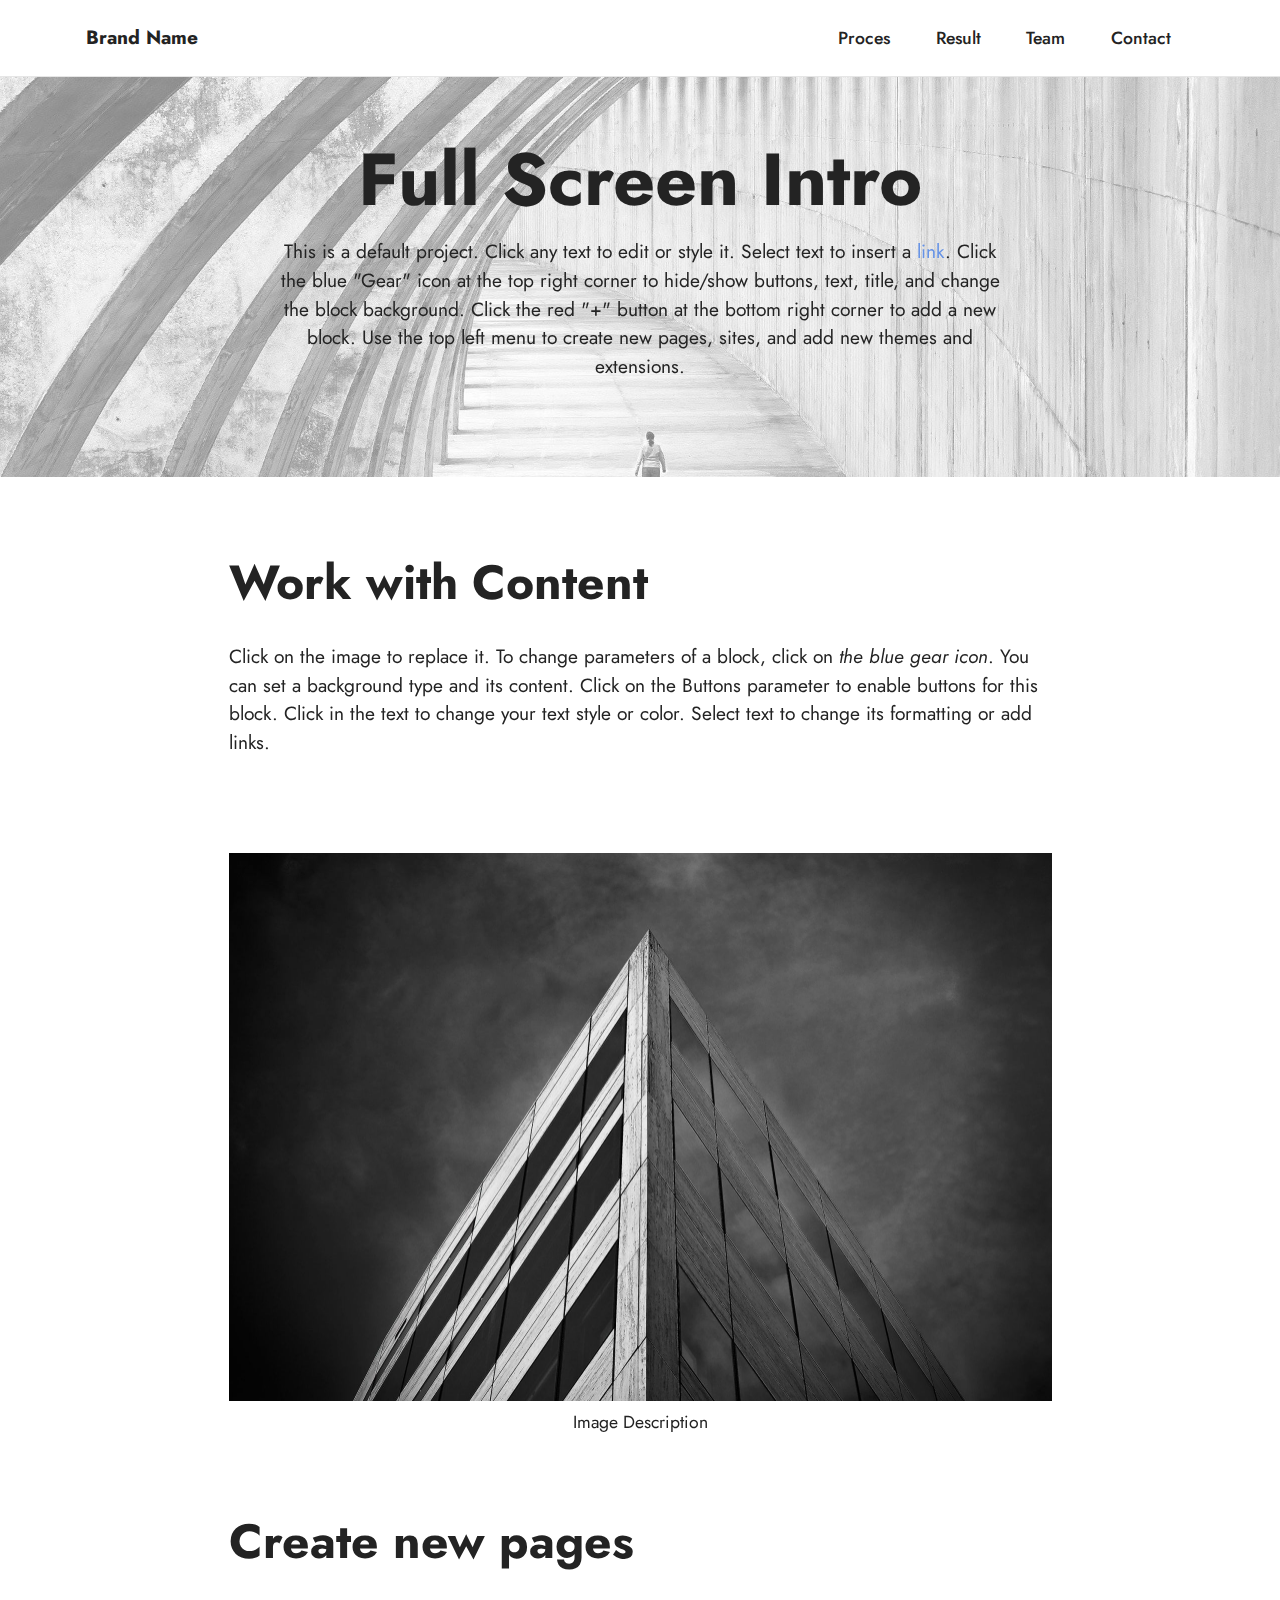
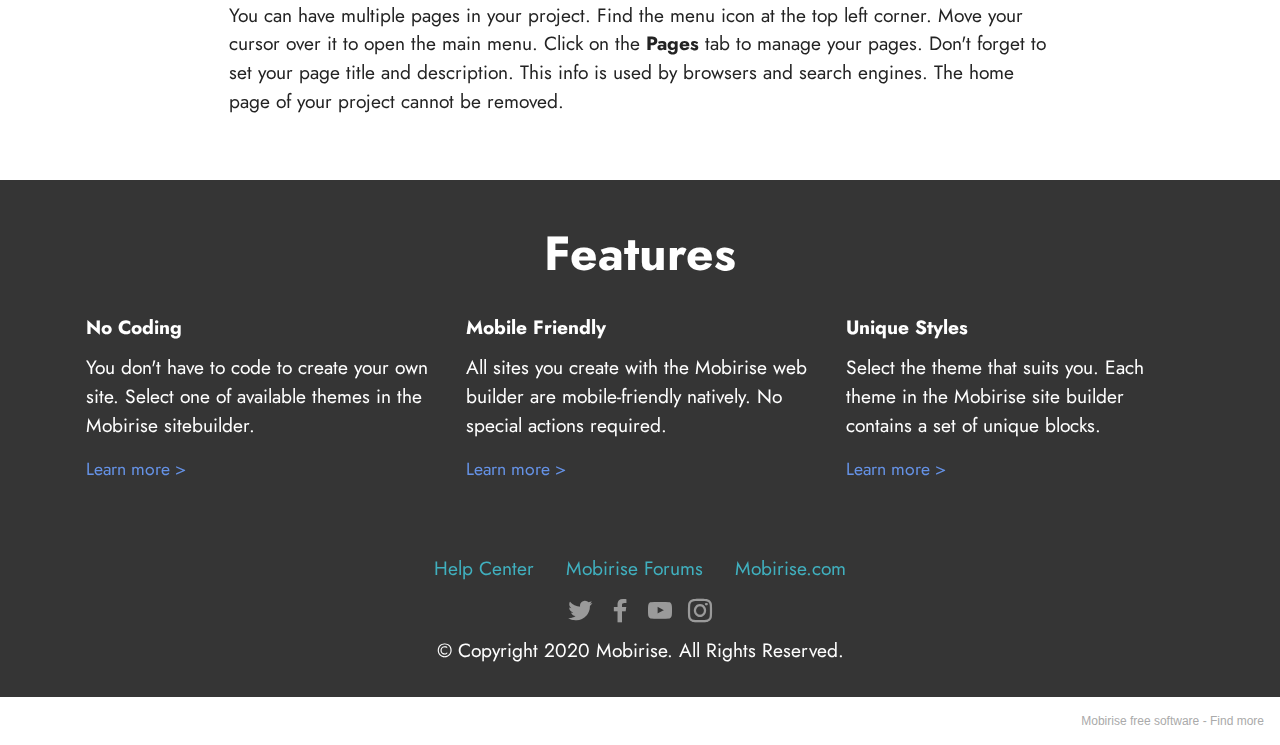
==== commit 126e5b70: "Add files via upload" ====
--- a/index.html
+++ b/index.html
@@ -44,7 +44,7 @@
                 </div>
             </button>
             <div class="collapse navbar-collapse" id="navbarSupportedContent">
-                <ul class="navbar-nav nav-dropdown nav-right" data-app-modern-menu="true"><li class="nav-item"><a class="nav-link link text-black display-4" href="https://mobirise.com">Proces</a></li><li class="nav-item"><a class="nav-link link text-black text-primary display-4" href="page1.html">Result</a></li>
+                <ul class="navbar-nav nav-dropdown nav-right" data-app-modern-menu="true"><li class="nav-item"><a class="nav-link link text-black text-primary display-4" href="index.html">Proces</a></li><li class="nav-item"><a class="nav-link link text-black text-primary display-4" href="page1.html">Result</a></li>
                     <li class="nav-item"><a class="nav-link link text-black text-primary display-4" href="page2.html">
                             Team</a></li><li class="nav-item"><a class="nav-link link text-black text-primary display-4" href="page3.html">
                             Contact</a></li></ul>
@@ -239,7 +239,7 @@
             </div>
         </div>
     </div>
-</section><section style="background-color: #fff; font-family: -apple-system, BlinkMacSystemFont, 'Segoe UI', 'Roboto', 'Helvetica Neue', Arial, sans-serif; color:#aaa; font-size:12px; padding: 0; align-items: center; display: flex;"><a href="https://mobirise.site/w" style="flex: 1 1; height: 3rem; padding-left: 1rem;"></a><p style="flex: 0 0 auto; margin:0; padding-right:1rem;"><a href="https://mobirise.site/q" style="color:#aaa;">This website</a> was built with Mobirise web themes</p></section><script src="assets/web/assets/jquery/jquery.min.js"></script>  <script src="assets/popper/popper.min.js"></script>  <script src="assets/tether/tether.min.js"></script>  <script src="assets/bootstrap/js/bootstrap.min.js"></script>  <script src="assets/smoothscroll/smooth-scroll.js"></script>  <script src="assets/parallax/jarallax.min.js"></script>  <script src="assets/dropdown/js/nav-dropdown.js"></script>  <script src="assets/dropdown/js/navbar-dropdown.js"></script>  <script src="assets/touchswipe/jquery.touch-swipe.min.js"></script>  <script src="assets/theme/js/script.js"></script>  
+</section><section style="background-color: #fff; font-family: -apple-system, BlinkMacSystemFont, 'Segoe UI', 'Roboto', 'Helvetica Neue', Arial, sans-serif; color:#aaa; font-size:12px; padding: 0; align-items: center; display: flex;"><a href="https://mobirise.site/c" style="flex: 1 1; height: 3rem; padding-left: 1rem;"></a><p style="flex: 0 0 auto; margin:0; padding-right:1rem;">Mobirise free software - <a href="https://mobirise.site/n" style="color:#aaa;">Find more</a></p></section><script src="assets/web/assets/jquery/jquery.min.js"></script>  <script src="assets/popper/popper.min.js"></script>  <script src="assets/tether/tether.min.js"></script>  <script src="assets/bootstrap/js/bootstrap.min.js"></script>  <script src="assets/smoothscroll/smooth-scroll.js"></script>  <script src="assets/parallax/jarallax.min.js"></script>  <script src="assets/dropdown/js/nav-dropdown.js"></script>  <script src="assets/dropdown/js/navbar-dropdown.js"></script>  <script src="assets/touchswipe/jquery.touch-swipe.min.js"></script>  <script src="assets/theme/js/script.js"></script>  
   
   
 </body>
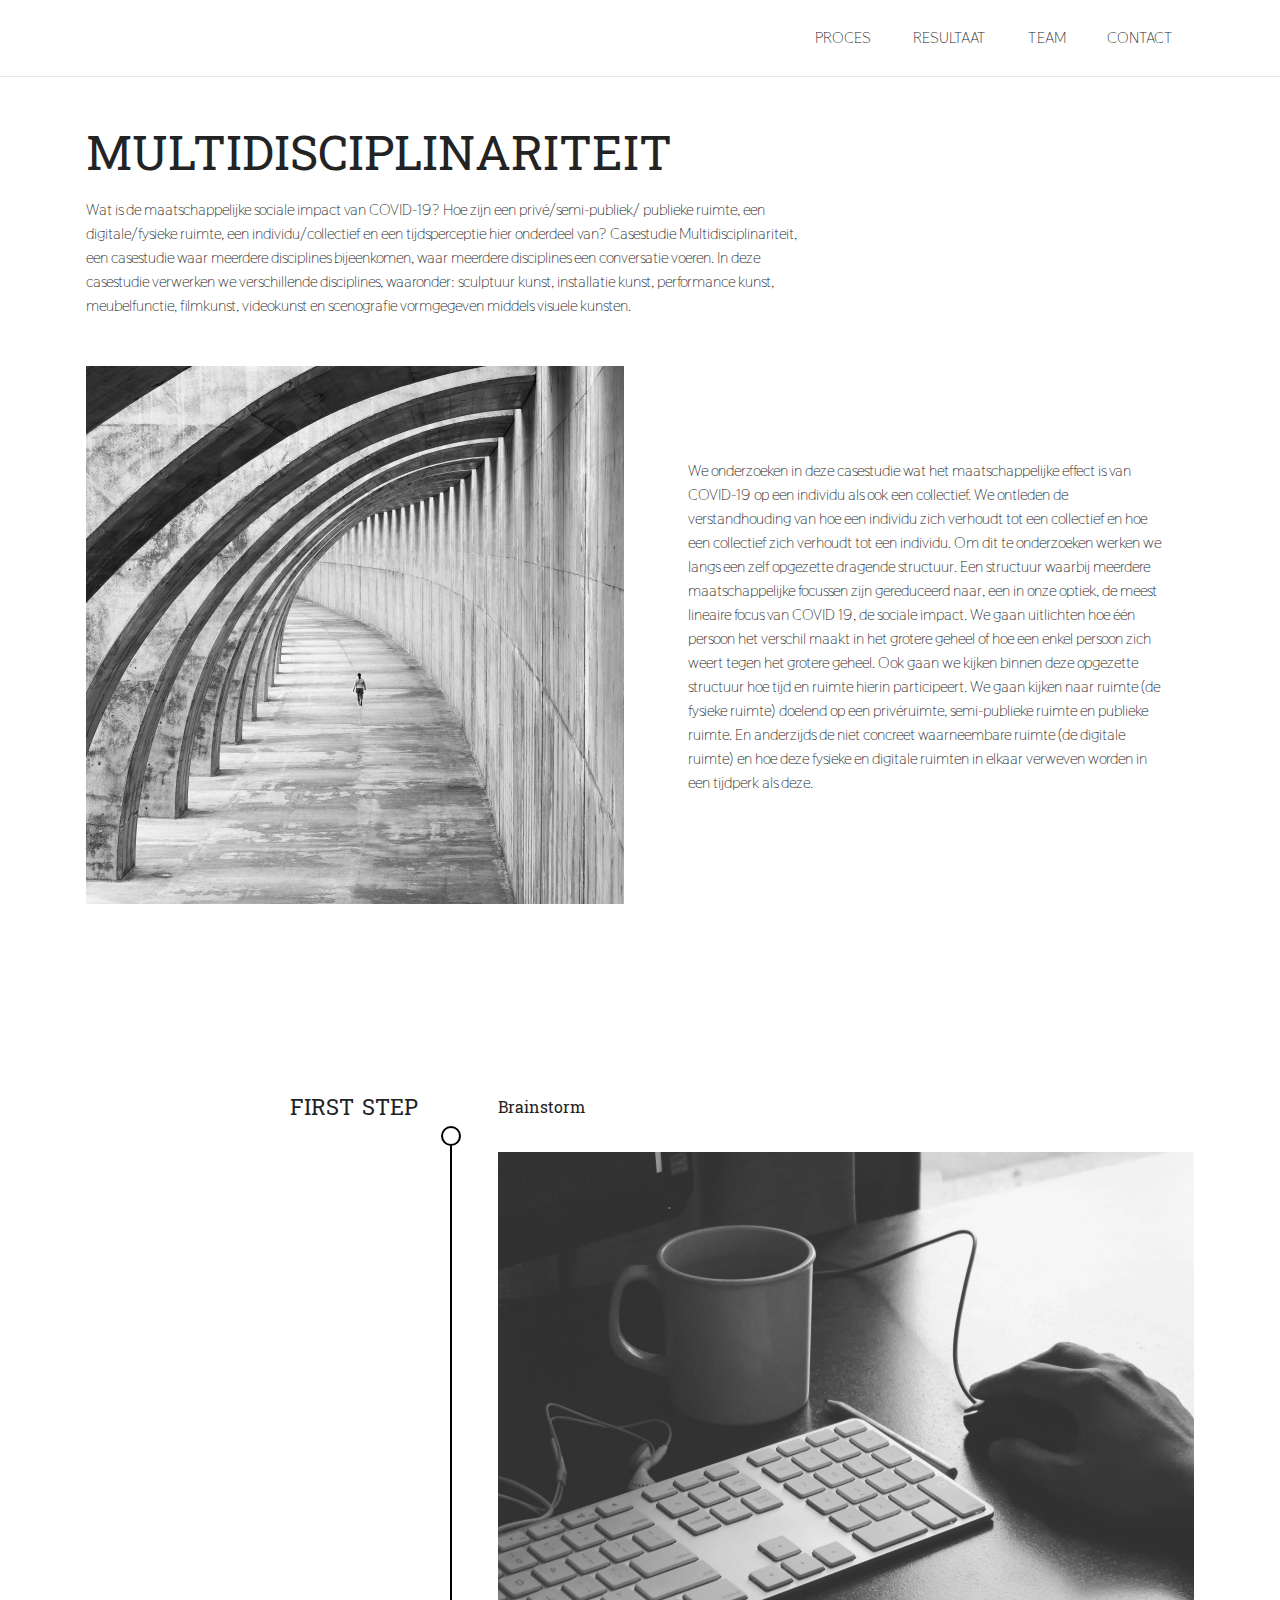
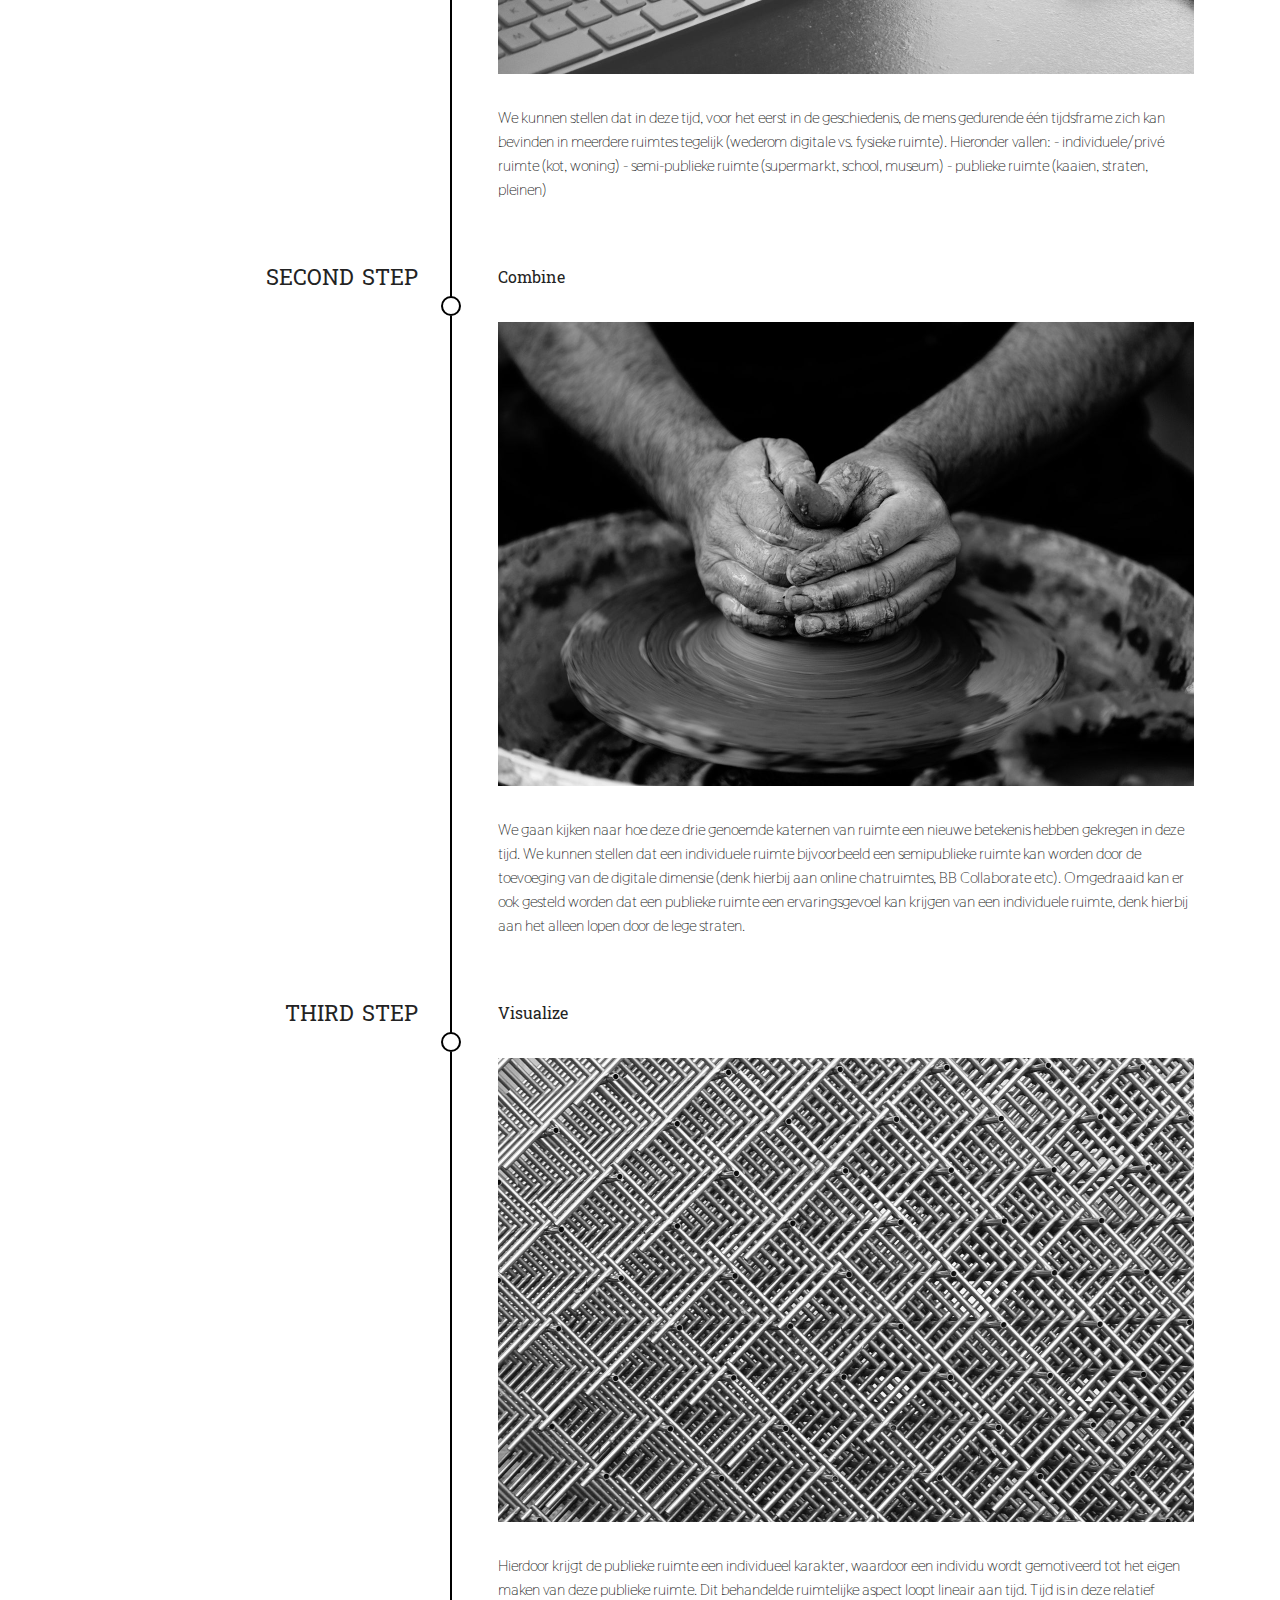
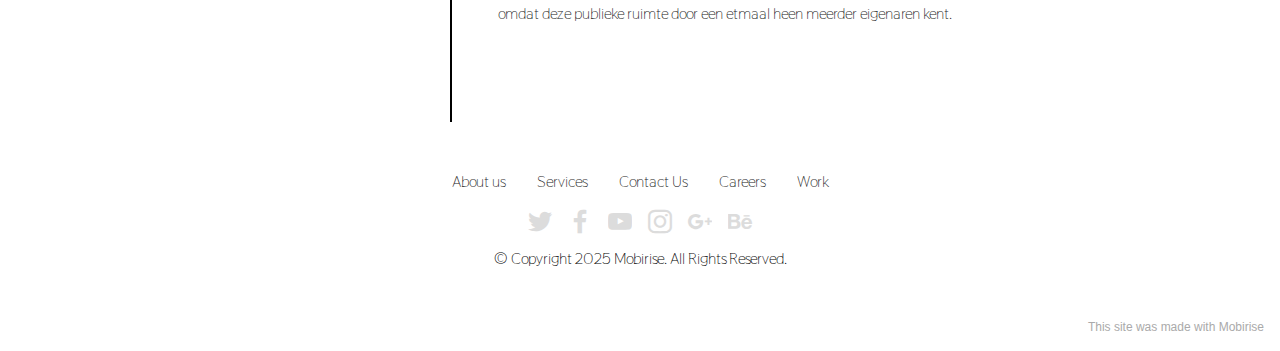
==== commit d14c73ee: "Add files via upload" ====
--- a/index.html
+++ b/index.html
@@ -10,8 +10,7 @@
   <meta name="description" content="">
   
   
-  <title>Home</title>
-  <link rel="stylesheet" href="assets/web/assets/mobirise-icons2/mobirise2.css">
+  <title>Proces & home</title>
   <link rel="stylesheet" href="assets/tether/tether.min.css">
   <link rel="stylesheet" href="assets/bootstrap/css/bootstrap.min.css">
   <link rel="stylesheet" href="assets/bootstrap/css/bootstrap-grid.min.css">
@@ -33,7 +32,7 @@
         <div class="container">
             <div class="navbar-brand">
                 
-                <span class="navbar-caption-wrap"><a class="navbar-caption text-black display-7" href="https://mobiri.se">Brand Name</a></span>
+                <span class="navbar-caption-wrap"><a class="navbar-caption text-black display-7" href="https://mobiri.se"></a></span>
             </div>
             <button class="navbar-toggler" type="button" data-toggle="collapse" data-target="#navbarSupportedContent" aria-controls="navbarNavAltMarkup" aria-expanded="false" aria-label="Toggle navigation">
                 <div class="hamburger">
@@ -44,10 +43,10 @@
                 </div>
             </button>
             <div class="collapse navbar-collapse" id="navbarSupportedContent">
-                <ul class="navbar-nav nav-dropdown nav-right" data-app-modern-menu="true"><li class="nav-item"><a class="nav-link link text-black text-primary display-4" href="index.html">Proces</a></li><li class="nav-item"><a class="nav-link link text-black text-primary display-4" href="page1.html">Result</a></li>
+                <ul class="navbar-nav nav-dropdown nav-right" data-app-modern-menu="true"><li class="nav-item"><a class="nav-link link text-black text-primary display-4" href="index.html">PROCES</a></li><li class="nav-item"><a class="nav-link link text-black text-primary display-4" href="page1.html">RESULTAAT</a></li>
                     <li class="nav-item"><a class="nav-link link text-black text-primary display-4" href="page2.html">
-                            Team</a></li><li class="nav-item"><a class="nav-link link text-black text-primary display-4" href="page3.html">
-                            Contact</a></li></ul>
+                            TEAM</a></li><li class="nav-item"><a class="nav-link link text-black text-primary display-4" href="page3.html">
+                            CONTACT</a></li></ul>
                 
                 
             </div>
@@ -56,140 +55,142 @@
 
 </section>
 
-<section class="header1 cid-s48MCQYojq mbr-parallax-background" id="header1-f">
-
-    
-
-    <div class="mbr-overlay" style="opacity: 0.5; background-color: rgb(255, 255, 255);"></div>
+<section class="header1 cid-s48MCQYojq" id="header1-f">
+
+    
+
+    
 
     <div class="align-center container">
-        <div class="row justify-content-center">
+        <div class="row">
             <div class="col-12 col-lg-8">
-                <h1 class="mbr-section-title mbr-fonts-style mb-3 display-1"><strong>Full Screen Intro</strong></h1>
-                
-                <p class="mbr-text mbr-fonts-style display-7">This is a default project. Click any text to edit or style it. Select text to insert a <a href="http://mobirise.com">link</a>. Click the blue "Gear" icon at the top right corner to hide/show buttons, text, title, and change the block background. Click the red "+" button at the bottom right corner to add a new block. Use the top left menu to create new pages, sites, and add new themes and extensions.</p>
-                
-            </div>
-        </div>
-    </div>
-</section>
-
-<section class="content1 cid-s48udlf8KU" id="content1-8">
-    
+                <h1 class="mbr-section-title mbr-fonts-style mb-3 display-2"><div><br></div><div>MULTIDISCIPLINARITEIT</div></h1>
+                
+                <p class="mbr-text mbr-fonts-style display-7">Wat is de maatschappelijke sociale impact van COVID-19? Hoe zijn een privé/semi-publiek/
+publieke ruimte, een digitale/fysieke ruimte, een individu/collectief en een tijdsperceptie hier
+onderdeel van?&nbsp;Casestudie Multidisciplinariteit, een casestudie waar meerdere disciplines bijeenkomen, waar
+meerdere disciplines een conversatie voeren. In deze casestudie verwerken we verschillende
+disciplines, waaronder: sculptuur kunst, installatie kunst, performance kunst, meubelfunctie,
+filmkunst, videokunst en scenografie vormgegeven middels visuele kunsten.</p>
+                
+            </div>
+        </div>
+    </div>
+</section>
+
+<section class="image1 cid-sht1zllMPP" id="image1-15">
+    
+
+    
+
     <div class="container">
-        <div class="row justify-content-center">
-            <div class="title col-12 col-md-9">
-                <h3 class="mbr-section-title mbr-fonts-style align-center mb-4 display-2"><strong>Work with Content</strong></h3>
-                <h4 class="mbr-section-subtitle align-center mbr-fonts-style mb-4 display-7">Click on the image to replace it. To change parameters of a block, click on <em>the blue gear icon</em>. You can set a background type and its content. Click on the Buttons parameter to enable buttons for this block. Click in the text to change your text style or color. Select text to change its formatting or add links.</h4>
-                
-            </div>
-        </div>
-    </div>
-</section>
-
-<section class="image3 cid-s48upRUlSD" id="image3-9">
-    
-
-    
-
+        <div class="row align-items-center">
+            <div class="col-12 col-lg-6">
+                <div class="image-wrapper">
+                    <img src="assets/images/mbr-1076x1076.jpg" alt="Mobirise">
+                    
+                </div>
+            </div>
+            <div class="col-12 col-lg">
+                <div class="text-wrapper">
+                    
+                    <p class="mbr-text mbr-fonts-style display-7">
+                        We onderzoeken in deze casestudie wat het maatschappelijke effect is van COVID-19 op een individu als ook een collectief. We ontleden de verstandhouding van hoe een individu zich verhoudt tot een collectief en hoe een collectief zich verhoudt tot een individu. Om dit te onderzoeken werken we langs een zelf opgezette dragende structuur. Een structuur waarbij meerdere maatschappelijke focussen zijn gereduceerd naar, een in onze optiek, de meest lineaire focus van COVID 19, de sociale impact. We gaan uitlichten hoe één persoon het verschil maakt in het grotere geheel of hoe een enkel persoon zich weert tegen het grotere geheel. Ook gaan we kijken binnen deze opgezette structuur hoe tijd en ruimte hierin participeert. We gaan kijken naar ruimte (de fysieke ruimte) doelend op een privéruimte, semi-publieke ruimte en publieke ruimte. En anderzijds de niet concreet waarneembare ruimte (de digitale ruimte) en hoe deze fysieke en digitale ruimten in elkaar verweven worden in een tijdperk als deze.</p>
+                </div>
+            </div>
+        </div>
+    </div>
+</section>
+
+<section class="timeline2 cid-shsYBQUXK7" id="timeline2-14">
+
+    
+
+    
     <div class="container">
-        <div class="row justify-content-center">
-            <div class="col-12 col-lg-9">
-                <div class="image-wrapper">
-                    <img src="assets/images/mbr-1646x1097.jpg" alt="Mobirise">
-                    <p class="mbr-description mbr-fonts-style mt-2 align-center display-4">
-                        Image Description</p>
-                </div>
-            </div>
-        </div>
-    </div>
-</section>
-
-<section class="content1 cid-s48vnjULo4" id="content1-c">
-    
-    <div class="container">
-        <div class="row justify-content-center">
-            <div class="title col-12 col-md-9">
-                <h3 class="mbr-section-title mbr-fonts-style align-center mb-4 display-2"><strong>Create new pages</strong></h3>
-                <h4 class="mbr-section-subtitle align-center mbr-fonts-style mb-4 display-7">You can have multiple pages in your project. Find the menu icon at the top left corner. Move your cursor over it to open the main menu. Click on the <strong>Pages </strong>tab to manage your pages. Don't forget to set your page title and description. This info is used by browsers and search engines. The home page of your project cannot be removed.</h4>
-                
-            </div>
-        </div>
-    </div>
-</section>
-
-<section class="features17 cid-sgTF9WEOFr" id="features18-k">
-
-    
-
-    
-    <div class="container">
-        <div class="mbr-section-head">
-            <div class="col-12">
-                <h4 class="mbr-section-title mbr-fonts-style align-center mb-0 display-2">
-                    <strong>Features</strong>
-                </h4>
-                
-            </div>
-        </div>
-        <div class="row mt-4">
-            <div class="col-12 col-md-6 col-lg-4">
-                <div class="card-wrapper mb-4">
-                    <div class="card-box align-left">
-                        <h4 class="card-title mbr-fonts-style align-left display-7">
-                            <strong>No Coding</strong>
-                        </h4>
-                        <p class="mbr-text mbr-fonts-style mb-3 display-7">
-                            You don't have to code to create your own site. Select one of available themes in the
-                            Mobirise sitebuilder.
-                            </p><div class="link-wrap">
-                                <h6 class="link mbr-fonts-style align-left display-4">
-                                    <a class="text-primary" href="#">Learn more &gt;</a>
-                                </h6>
-                            </div>
-                    </div>
-                </div>
-            </div>
-            <div class="col-12 col-md-6 col-lg-4">
-                <div class="card-wrapper mb-4">
-                    <div class="card-box align-left">
-                        <h4 class="card-title mbr-fonts-style align-left display-7">
-                            <strong>Mobile Friendly</strong>
-                        </h4>
-                        <p class="mbr-text mbr-fonts-style mb-3 display-7">
-                            All sites you create with the Mobirise web builder are mobile-friendly natively. No special
-                            actions required.
-                            </p><div class="link-wrap">
-                                <h6 class="link mbr-fonts-style align-left display-4">
-                                    <a class="text-primary" href="#">Learn more &gt;</a>
-                                </h6>
-                            </div>
-                    </div>
-                </div>
-            </div>
-            <div class="col-12 col-md-6 col-lg-4">
-                <div class="card-wrapper mb-4">
-                    <div class="card-box align-left">
-                        <h4 class="card-title mbr-fonts-style align-left display-7">
-                            <strong>Unique Styles</strong>
-                        </h4>
-                        <p class="mbr-text mbr-fonts-style mb-3 display-7">
-                            Select the theme that suits you. Each theme in the Mobirise site builder contains a set of
-                            unique blocks.
-                            </p><div class="link-wrap">
-                                <h6 class="link mbr-fonts-style align-left display-4">
-                                    <a class="text-primary" href="#">Learn more &gt;</a>
-                                </h6>
-                            </div>
-                    </div>
-                </div>
-            </div>
-            
-        </div>
-    </div>
-</section>
-
-<section class="footer3 cid-s48P1Icc8J" once="footers" id="footer3-i">
+        
+        <div class="timelines-container mt-4">
+            <div class="row timeline-element separline mb-5">
+                <div class="timeline-date-panel col-12 col-md-4">
+                    <div class="time-line-date-content">
+                        <h4 class="mbr-timeline-date mbr-fonts-style display-1">FIRST STEP<br><br></h4>
+                    </div>
+                </div>
+                <span class="iconBackground"></span>
+                <div class="col-12 col-md-8">
+                    <div class="timeline-text-content">
+                        <h4 class="mbr-timeline-title mb-4 mbr-fonts-style display-5">Brainstorm</h4>
+                        <div class="image-wrapper mb-4">
+                            <img src="assets/images/mbr-1392x1044.jpg" alt="Mobirise" title="">
+                        </div>
+                        <p class="mbr-text mbr-fonts-style display-7">
+                            We kunnen stellen dat in deze tijd, voor het eerst in de geschiedenis, de mens gedurende één
+tijdsframe zich kan bevinden in meerdere ruimtes tegelijk (wederom digitale vs. fysieke ruimte).
+Hieronder vallen:
+- individuele/privé ruimte (kot, woning)
+- semi-publieke ruimte (supermarkt, school, museum)
+- publieke ruimte (kaaien, straten, pleinen)
+                        </p>
+                    </div>
+                </div>
+            </div>
+            <div class="row timeline-element separline mb-5">
+                <div class="timeline-date-panel col-12 col-md-4">
+                    <div class="time-line-date-content">
+                        <h4 class="mbr-timeline-date mbr-fonts-style display-1">SECOND STEP<div><br></div></h4>
+                    </div>
+                </div>
+                <span class="iconBackground"></span>
+                <div class="col-12 col-md-8">
+                    <div class="timeline-text-content">
+                        <h4 class="mbr-timeline-title mb-4 mbr-fonts-style display-5">Combine</h4>
+                        <div class="image-wrapper mb-4">
+                            <img src="assets/images/mbr-1392x928.jpg" alt="Mobirise" title="">
+                        </div>
+                        <p class="mbr-text mbr-fonts-style display-7">
+                            We gaan kijken naar hoe deze drie genoemde katernen van ruimte een nieuwe betekenis
+hebben gekregen in deze tijd. We kunnen stellen dat een individuele ruimte bijvoorbeeld een
+semipublieke ruimte kan worden door de toevoeging van de digitale dimensie (denk hierbij aan
+online chatruimtes, BB Collaborate etc). Omgedraaid kan er ook gesteld worden dat een
+publieke ruimte een ervaringsgevoel kan krijgen van een individuele ruimte, denk hierbij aan
+het alleen lopen door de lege straten.&nbsp;</p>
+                    </div>
+                </div>
+            </div>
+            <div class="row timeline-element separline mb-5">
+                <div class="timeline-date-panel col-12 col-md-4">
+                    <div class="time-line-date-content">
+                        <h4 class="mbr-timeline-date mbr-fonts-style display-1">THIRD STEP</h4>
+                    </div>
+                </div>
+                <span class="iconBackground"></span>
+                <div class="col-12 col-md-8">
+                    <div class="timeline-text-content">
+                        <h4 class="mbr-timeline-title mb-4 mbr-fonts-style display-5">
+                            Visualize</h4>
+                        <div class="image-wrapper mb-4">
+                            <img src="assets/images/mbr-1-1392x928.jpg" alt="Mobirise" title="">
+                        </div>
+                        <p class="mbr-text mbr-fonts-style display-7">
+                            Hierdoor krijgt de publieke ruimte een individueel karakter, waardoor een individu wordt gemotiveerd tot het eigen maken van deze publieke ruimte. Dit behandelde ruimtelijke aspect loopt lineair aan tijd. Tijd is in deze relatief omdat deze publieke ruimte door een etmaal heen meerder eigenaren kent.
+                        </p>
+                    </div>
+                </div>
+            </div>
+            
+            
+            
+            
+            
+            
+            
+            
+            
+        </div>
+    </div>
+</section>
+
+<section class="footer3 cid-shsTnhkzP0" once="footers" id="footer3-x">
 
     
 
@@ -204,7 +205,17 @@
                     
                     
                     
-                <li class="foot-menu-item mbr-fonts-style display-7"><a href="https://mobirise.com/help/" class="text-success">Help Center</a></li><li class="foot-menu-item mbr-fonts-style display-7"><a href="http://forums.mobirise.com/" class="text-success">Mobirise Forums</a></li><li class="foot-menu-item mbr-fonts-style display-7"><a href="https://mobirise.com/" class="text-success">Mobirise.com</a></li></ul>
+                <li class="foot-menu-item mbr-fonts-style display-7">
+                        <a class="text-black" href="#" target="_blank">About us</a>
+                    </li><li class="foot-menu-item mbr-fonts-style display-7">
+                        <a class="text-black" href="#" target="_blank">Services</a>
+                    </li><li class="foot-menu-item mbr-fonts-style display-7">
+                        <a class="text-black" href="#" target="_blank">Contact Us</a>
+                    </li><li class="foot-menu-item mbr-fonts-style display-7">
+                        <a class="text-black" href="#" target="_blank">Careers</a>
+                    </li><li class="foot-menu-item mbr-fonts-style display-7">
+                        <a class="text-black" href="#" target="_blank">Work</a>
+                    </li></ul>
             </div>
             <div class="row social-row">
                 <div class="social-list align-right pb-2">
@@ -216,30 +227,38 @@
                     
                 <div class="soc-item">
                         <a href="https://twitter.com/mobirise" target="_blank">
-                            <span class="socicon-twitter socicon mbr-iconfont mbr-iconfont-social"></span>
+                            <span class="mbr-iconfont mbr-iconfont-social socicon-twitter socicon" style="color: rgb(187, 187, 187); fill: rgb(187, 187, 187);"></span>
                         </a>
                     </div><div class="soc-item">
                         <a href="https://www.facebook.com/pages/Mobirise/1616226671953247" target="_blank">
-                            <span class="socicon-facebook socicon mbr-iconfont mbr-iconfont-social"></span>
+                            <span class="mbr-iconfont mbr-iconfont-social socicon-facebook socicon" style="color: rgb(187, 187, 187); fill: rgb(187, 187, 187);"></span>
                         </a>
                     </div><div class="soc-item">
                         <a href="https://www.youtube.com/c/mobirise" target="_blank">
-                            <span class="socicon-youtube socicon mbr-iconfont mbr-iconfont-social"></span>
+                            <span class="mbr-iconfont mbr-iconfont-social socicon-youtube socicon" style="color: rgb(187, 187, 187); fill: rgb(187, 187, 187);"></span>
                         </a>
                     </div><div class="soc-item">
                         <a href="https://instagram.com/mobirise" target="_blank">
-                            <span class="mbr-iconfont mbr-iconfont-social socicon-instagram socicon"></span>
+                            <span class="mbr-iconfont mbr-iconfont-social socicon-instagram socicon" style="color: rgb(187, 187, 187); fill: rgb(187, 187, 187);"></span>
+                        </a>
+                    </div><div class="soc-item">
+                        <a href="https://plus.google.com/u/0/+Mobirise" target="_blank">
+                            <span class="mbr-iconfont mbr-iconfont-social socicon-googleplus socicon" style="color: rgb(187, 187, 187); fill: rgb(187, 187, 187);"></span>
+                        </a>
+                    </div><div class="soc-item">
+                        <a href="https://www.behance.net/Mobirise" target="_blank">
+                            <span class="mbr-iconfont mbr-iconfont-social socicon-behance socicon" style="color: rgb(187, 187, 187); fill: rgb(187, 187, 187);"></span>
                         </a>
                     </div></div>
             </div>
             <div class="row row-copirayt">
                 <p class="mbr-text mb-0 mbr-fonts-style mbr-white align-center display-7">
-                    © Copyright 2020 Mobirise. All Rights Reserved.
+                    © Copyright 2025 Mobirise. All Rights Reserved.
                 </p>
             </div>
         </div>
     </div>
-</section><section style="background-color: #fff; font-family: -apple-system, BlinkMacSystemFont, 'Segoe UI', 'Roboto', 'Helvetica Neue', Arial, sans-serif; color:#aaa; font-size:12px; padding: 0; align-items: center; display: flex;"><a href="https://mobirise.site/c" style="flex: 1 1; height: 3rem; padding-left: 1rem;"></a><p style="flex: 0 0 auto; margin:0; padding-right:1rem;">Mobirise free software - <a href="https://mobirise.site/n" style="color:#aaa;">Find more</a></p></section><script src="assets/web/assets/jquery/jquery.min.js"></script>  <script src="assets/popper/popper.min.js"></script>  <script src="assets/tether/tether.min.js"></script>  <script src="assets/bootstrap/js/bootstrap.min.js"></script>  <script src="assets/smoothscroll/smooth-scroll.js"></script>  <script src="assets/parallax/jarallax.min.js"></script>  <script src="assets/dropdown/js/nav-dropdown.js"></script>  <script src="assets/dropdown/js/navbar-dropdown.js"></script>  <script src="assets/touchswipe/jquery.touch-swipe.min.js"></script>  <script src="assets/theme/js/script.js"></script>  
+</section><section style="background-color: #fff; font-family: -apple-system, BlinkMacSystemFont, 'Segoe UI', 'Roboto', 'Helvetica Neue', Arial, sans-serif; color:#aaa; font-size:12px; padding: 0; align-items: center; display: flex;"><a href="https://mobirise.site/f" style="flex: 1 1; height: 3rem; padding-left: 1rem;"></a><p style="flex: 0 0 auto; margin:0; padding-right:1rem;"><a href="https://mobirise.site/c" style="color:#aaa;">This</a> site was made with Mobirise</p></section><script src="assets/web/assets/jquery/jquery.min.js"></script>  <script src="assets/popper/popper.min.js"></script>  <script src="assets/tether/tether.min.js"></script>  <script src="assets/bootstrap/js/bootstrap.min.js"></script>  <script src="assets/smoothscroll/smooth-scroll.js"></script>  <script src="assets/dropdown/js/nav-dropdown.js"></script>  <script src="assets/dropdown/js/navbar-dropdown.js"></script>  <script src="assets/touchswipe/jquery.touch-swipe.min.js"></script>  <script src="assets/theme/js/script.js"></script>  
   
   
 </body>
--- a/assets/mobirise/css/mbr-additional.css
+++ b/assets/mobirise/css/mbr-additional.css
@@ -1,4 +1,5 @@
-@import url(https://fonts.googleapis.com/css?family=Jost:100,200,300,400,500,600,700,800,900,100i,200i,300i,400i,500i,600i,700i,800i,900i&display=swap);
+@import url(https://fonts.googleapis.com/css?family=Battambang:400,700&display=swap);
+@import url(https://fonts.googleapis.com/css?family=Thasadith:400,400i,700,700i&display=swap);
 
 
 
@@ -8,15 +9,15 @@
   font-family: IBM Plex Sans;
 }
 .display-1 {
-  font-family: 'Jost', sans-serif;
-  font-size: 4.6rem;
+  font-family: 'Battambang', display;
+  font-size: 1.4rem;
   line-height: 1.1;
 }
 .display-1 > .mbr-iconfont {
-  font-size: 5.75rem;
+  font-size: 1.75rem;
 }
 .display-2 {
-  font-family: 'Jost', sans-serif;
+  font-family: 'Battambang', display;
   font-size: 3rem;
   line-height: 1.1;
 }
@@ -24,28 +25,28 @@
   font-size: 3.75rem;
 }
 .display-4 {
-  font-family: 'Jost', sans-serif;
-  font-size: 1.1rem;
+  font-family: 'Thasadith', sans-serif;
+  font-size: 1rem;
   line-height: 1.5;
 }
 .display-4 > .mbr-iconfont {
-  font-size: 1.375rem;
+  font-size: 1.25rem;
 }
 .display-5 {
-  font-family: 'Jost', sans-serif;
-  font-size: 2.2rem;
+  font-family: 'Battambang', display;
+  font-size: 1rem;
   line-height: 1.5;
 }
 .display-5 > .mbr-iconfont {
-  font-size: 2.75rem;
+  font-size: 1.25rem;
 }
 .display-7 {
-  font-family: 'Jost', sans-serif;
-  font-size: 1.2rem;
+  font-family: 'Thasadith', sans-serif;
+  font-size: 1rem;
   line-height: 1.5;
 }
 .display-7 > .mbr-iconfont {
-  font-size: 1.5rem;
+  font-size: 1.25rem;
 }
 /* ---- Fluid typography for mobile devices ---- */
 /* 1.4 - font scale ratio ( bootstrap == 1.42857 ) */
@@ -54,14 +55,14 @@
 /* 0.65 - min scale variable, may vary */
 @media (max-width: 992px) {
   .display-1 {
-    font-size: 3.68rem;
+    font-size: 1.12rem;
   }
 }
 @media (max-width: 768px) {
   .display-1 {
-    font-size: 3.22rem;
-    font-size: calc( 2.26rem + (4.6 - 2.26) * ((100vw - 20rem) / (48 - 20)));
-    line-height: calc( 1.1 * (2.26rem + (4.6 - 2.26) * ((100vw - 20rem) / (48 - 20))));
+    font-size: 0.98rem;
+    font-size: calc( 1.14rem + (1.4 - 1.14) * ((100vw - 20rem) / (48 - 20)));
+    line-height: calc( 1.1 * (1.14rem + (1.4 - 1.14) * ((100vw - 20rem) / (48 - 20))));
   }
   .display-2 {
     font-size: 2.4rem;
@@ -69,19 +70,19 @@
     line-height: calc( 1.3 * (1.7rem + (3 - 1.7) * ((100vw - 20rem) / (48 - 20))));
   }
   .display-4 {
-    font-size: 0.88rem;
-    font-size: calc( 1.0350000000000001rem + (1.1 - 1.0350000000000001) * ((100vw - 20rem) / (48 - 20)));
-    line-height: calc( 1.4 * (1.0350000000000001rem + (1.1 - 1.0350000000000001) * ((100vw - 20rem) / (48 - 20))));
+    font-size: 0.8rem;
+    font-size: calc( 1rem + (1 - 1) * ((100vw - 20rem) / (48 - 20)));
+    line-height: calc( 1.4 * (1rem + (1 - 1) * ((100vw - 20rem) / (48 - 20))));
   }
   .display-5 {
-    font-size: 1.76rem;
-    font-size: calc( 1.42rem + (2.2 - 1.42) * ((100vw - 20rem) / (48 - 20)));
-    line-height: calc( 1.4 * (1.42rem + (2.2 - 1.42) * ((100vw - 20rem) / (48 - 20))));
+    font-size: 0.8rem;
+    font-size: calc( 1rem + (1 - 1) * ((100vw - 20rem) / (48 - 20)));
+    line-height: calc( 1.4 * (1rem + (1 - 1) * ((100vw - 20rem) / (48 - 20))));
   }
   .display-7 {
-    font-size: 0.96rem;
-    font-size: calc( 1.07rem + (1.2 - 1.07) * ((100vw - 20rem) / (48 - 20)));
-    line-height: calc( 1.4 * (1.07rem + (1.2 - 1.07) * ((100vw - 20rem) / (48 - 20))));
+    font-size: 0.8rem;
+    font-size: calc( 1rem + (1 - 1) * ((100vw - 20rem) / (48 - 20)));
+    line-height: calc( 1.4 * (1rem + (1 - 1) * ((100vw - 20rem) / (48 - 20))));
   }
 }
 /* Buttons */
@@ -102,7 +103,7 @@
   border-radius: 4px;
 }
 .bg-primary {
-  background-color: #6592e6 !important;
+  background-color: #bbbbbb !important;
 }
 .bg-success {
   background-color: #40b0bf !important;
@@ -118,8 +119,8 @@
 }
 .btn-primary,
 .btn-primary:active {
-  background-color: #6592e6 !important;
-  border-color: #6592e6 !important;
+  background-color: #bbbbbb !important;
+  border-color: #bbbbbb !important;
   color: #ffffff !important;
   box-shadow: 0 2px 2px 0 rgba(0, 0, 0, 0.2);
 }
@@ -128,15 +129,15 @@
 .btn-primary.focus,
 .btn-primary.active {
   color: #ffffff !important;
-  background-color: #2260d2 !important;
-  border-color: #2260d2 !important;
+  background-color: #909090 !important;
+  border-color: #909090 !important;
   box-shadow: 0 2px 5px 0 rgba(0, 0, 0, 0.2);
 }
 .btn-primary.disabled,
 .btn-primary:disabled {
   color: #ffffff !important;
-  background-color: #2260d2 !important;
-  border-color: #2260d2 !important;
+  background-color: #909090 !important;
+  border-color: #909090 !important;
 }
 .btn-secondary,
 .btn-secondary:active {
@@ -296,13 +297,13 @@
 .btn-primary-outline:active {
   background-color: transparent !important;
   border-color: transparent;
-  color: #6592e6;
+  color: #bbbbbb;
 }
 .btn-primary-outline:hover,
 .btn-primary-outline:focus,
 .btn-primary-outline.focus,
 .btn-primary-outline.active {
-  color: #2260d2 !important;
+  color: #909090 !important;
   background-color: transparent!important;
   border-color: transparent!important;
   box-shadow: none!important;
@@ -310,8 +311,8 @@
 .btn-primary-outline.disabled,
 .btn-primary-outline:disabled {
   color: #ffffff !important;
-  background-color: #6592e6 !important;
-  border-color: #6592e6 !important;
+  background-color: #bbbbbb !important;
+  border-color: #bbbbbb !important;
 }
 .btn-secondary-outline,
 .btn-secondary-outline:active {
@@ -461,7 +462,7 @@
   border-color: #fafafa !important;
 }
 .text-primary {
-  color: #6592e6 !important;
+  color: #bbbbbb !important;
 }
 .text-secondary {
   color: #ff6666 !important;
@@ -487,7 +488,7 @@
 a.text-primary:hover,
 a.text-primary:focus,
 a.text-primary.active {
-  color: #205ac5 !important;
+  color: #888888 !important;
 }
 a.text-secondary:hover,
 a.text-secondary:focus,
@@ -538,7 +539,7 @@
   background-position: 0px 1.2em;
 }
 .nav-tabs .nav-link.active {
-  color: #6592e6;
+  color: #bbbbbb;
 }
 .nav-tabs .nav-link:not(.active) {
   color: #232323;
@@ -556,8 +557,8 @@
   background-color: #ff9966;
 }
 .mbr-gallery-filter li.active .btn {
-  background-color: #6592e6;
-  border-color: #6592e6;
+  background-color: #bbbbbb;
+  border-color: #bbbbbb;
   color: #ffffff;
 }
 .mbr-gallery-filter li.active .btn:focus {
@@ -565,11 +566,11 @@
 }
 a,
 a:hover {
-  color: #6592e6;
+  color: #bbbbbb;
 }
 .mbr-plan-header.bg-primary .mbr-plan-subtitle,
 .mbr-plan-header.bg-primary .mbr-plan-price-desc {
-  color: #ffffff;
+  color: #fbfbfb;
 }
 .mbr-plan-header.bg-success .mbr-plan-subtitle,
 .mbr-plan-header.bg-success .mbr-plan-price-desc {
@@ -592,42 +593,42 @@
   display: none;
 }
 .form-control {
-  font-family: 'Jost', sans-serif;
-  font-size: 1.1rem;
+  font-family: 'Thasadith', sans-serif;
+  font-size: 1rem;
   line-height: 1.5;
   font-weight: 400;
 }
 .form-control > .mbr-iconfont {
-  font-size: 1.375rem;
+  font-size: 1.25rem;
 }
 .form-control:hover,
 .form-control:focus {
   box-shadow: rgba(0, 0, 0, 0.07) 0px 1px 1px 0px, rgba(0, 0, 0, 0.07) 0px 1px 3px 0px, rgba(0, 0, 0, 0.03) 0px 0px 0px 1px;
-  border-color: #6592e6 !important;
+  border-color: #bbbbbb !important;
 }
 .form-control:-webkit-input-placeholder {
-  font-family: 'Jost', sans-serif;
-  font-size: 1.1rem;
+  font-family: 'Thasadith', sans-serif;
+  font-size: 1rem;
   line-height: 1.5;
   font-weight: 400;
 }
 .form-control:-webkit-input-placeholder > .mbr-iconfont {
-  font-size: 1.375rem;
+  font-size: 1.25rem;
 }
 blockquote {
-  border-color: #6592e6;
+  border-color: #bbbbbb;
 }
 /* Forms */
 .jq-selectbox li:hover,
 .jq-selectbox li.selected {
-  background-color: #6592e6;
+  background-color: #bbbbbb;
   color: #ffffff;
 }
 .jq-number__spin {
   transition: 0.25s ease;
 }
 .jq-number__spin:hover {
-  border-color: #6592e6;
+  border-color: #bbbbbb;
 }
 .jq-selectbox .jq-selectbox__trigger-arrow,
 .jq-number__spin.minus:after,
@@ -639,14 +640,14 @@
 .jq-selectbox:hover .jq-selectbox__trigger-arrow,
 .jq-number__spin.minus:hover:after,
 .jq-number__spin.plus:hover:after {
-  border-top-color: #6592e6;
-  border-bottom-color: #6592e6;
+  border-top-color: #bbbbbb;
+  border-bottom-color: #bbbbbb;
 }
 .xdsoft_datetimepicker .xdsoft_calendar td.xdsoft_default,
 .xdsoft_datetimepicker .xdsoft_calendar td.xdsoft_current,
 .xdsoft_datetimepicker .xdsoft_timepicker .xdsoft_time_box > div > div.xdsoft_current {
-  color: #ffffff !important;
-  background-color: #6592e6 !important;
+  color: #000000 !important;
+  background-color: #bbbbbb !important;
   box-shadow: none !important;
 }
 .xdsoft_datetimepicker .xdsoft_calendar td:hover,
@@ -677,7 +678,7 @@
   top: 50%;
   left: 50%;
   transform: translateX(-50%) translateY(-50%);
-  background-image: url("data:image/svg+xml;charset=UTF-8,%3csvg width='32' height='32' viewBox='0 0 64 64' xmlns='http://www.w3.org/2000/svg' stroke='%236592e6' %3e%3cg fill='none' fill-rule='evenodd'%3e%3cg transform='translate(16 16)' stroke-width='2'%3e%3ccircle stroke-opacity='.5' cx='16' cy='16' r='16'/%3e%3cpath d='M32 16c0-9.94-8.06-16-16-16'%3e%3canimateTransform attributeName='transform' type='rotate' from='0 16 16' to='360 16 16' dur='1s' repeatCount='indefinite'/%3e%3c/path%3e%3c/g%3e%3c/g%3e%3c/svg%3e");
+  background-image: url("data:image/svg+xml;charset=UTF-8,%3csvg width='32' height='32' viewBox='0 0 64 64' xmlns='http://www.w3.org/2000/svg' stroke='%23bbbbbb' %3e%3cg fill='none' fill-rule='evenodd'%3e%3cg transform='translate(16 16)' stroke-width='2'%3e%3ccircle stroke-opacity='.5' cx='16' cy='16' r='16'/%3e%3cpath d='M32 16c0-9.94-8.06-16-16-16'%3e%3canimateTransform attributeName='transform' type='rotate' from='0 16 16' to='360 16 16' dur='1s' repeatCount='indefinite'/%3e%3c/path%3e%3c/g%3e%3c/g%3e%3c/svg%3e");
 }
 section.lazy-placeholder:after {
   opacity: 0.5;
@@ -689,17 +690,17 @@
   transition: color 0.6s;
 }
 .cid-s48MCQYojq {
-  padding-top: 5rem;
-  padding-bottom: 5rem;
-  background-image: url("../../../assets/images/mbr-1920x1920.jpg");
+  padding-top: 1rem;
+  padding-bottom: 1rem;
+  background-color: #ffffff;
 }
 .cid-s48MCQYojq .mbr-section-title {
-  text-align: center;
+  text-align: left;
 }
 .cid-s48MCQYojq .mbr-text,
 .cid-s48MCQYojq .mbr-section-btn {
   color: #232323;
-  text-align: center;
+  text-align: left;
 }
 @media (max-width: 991px) {
   .cid-s48MCQYojq .mbr-section-title,
@@ -708,59 +709,103 @@
     text-align: center;
   }
 }
-.cid-s48udlf8KU {
-  padding-top: 5rem;
-  padding-bottom: 2rem;
+.cid-sht1zllMPP {
+  padding-top: 1rem;
+  padding-bottom: 6rem;
   background-color: #ffffff;
 }
-.cid-s48udlf8KU .mbr-section-title {
+@media (max-width: 991px) {
+  .cid-sht1zllMPP .image-wrapper {
+    margin-bottom: 1rem;
+  }
+}
+.cid-sht1zllMPP img {
+  width: 100%;
+}
+@media (min-width: 992px) {
+  .cid-sht1zllMPP .text-wrapper {
+    padding: 2rem;
+  }
+}
+.cid-sht1zllMPP .mbr-text {
   text-align: left;
 }
-.cid-s48udlf8KU .mbr-section-subtitle {
+.cid-shsYBQUXK7 {
+  padding-top: 4rem;
+  padding-bottom: 3rem;
+  background-color: #ffffff;
+}
+.cid-shsYBQUXK7 .timelines-container {
+  display: flex;
+  flex-wrap: wrap;
+}
+.cid-shsYBQUXK7 .timeline-element {
+  position: relative;
+}
+.cid-shsYBQUXK7 .image-wrapper img {
+  width: 100%;
+  object-fit: cover;
+}
+.cid-shsYBQUXK7 .iconBackground {
+  position: absolute;
+  left: 33.33%;
+  width: 20px;
+  height: 20px;
+  border-radius: 50%;
+  border: 2px solid #000000;
+  top: 30px;
+  margin-left: -9px;
+}
+.cid-shsYBQUXK7 .separline:before {
+  top: 50px;
+  bottom: 0;
+  position: absolute;
+  content: "";
+  width: 2px;
+  background-color: #000000;
+  left: 33.33%;
+  height: calc(100% + 30px);
+}
+@media (max-width: 767px) {
+  .cid-shsYBQUXK7 .iconBackground {
+    left: 15px !important;
+  }
+  .cid-shsYBQUXK7 .separline:before {
+    left: 15px !important;
+  }
+}
+.cid-shsYBQUXK7 .mbr-section-title,
+.cid-shsYBQUXK7 .mbr-section-subtitle {
+  text-align: center;
+}
+@media (max-width: 767px) {
+  .cid-shsYBQUXK7 .time-line-date-content {
+    margin-left: 1rem;
+  }
+  .cid-shsYBQUXK7 .time-line-date-content .mbr-timeline-date {
+    text-align: center;
+  }
+}
+@media (min-width: 768px) {
+  .cid-shsYBQUXK7 .time-line-date-content {
+    margin-right: 1rem;
+  }
+  .cid-shsYBQUXK7 .time-line-date-content .mbr-timeline-date {
+    text-align: right;
+  }
+}
+.cid-shsYBQUXK7 .timeline-text-content {
+  margin-left: 2rem;
+}
+.cid-shsYBQUXK7 .reverseTimeline {
+  display: flex;
+  flex-direction: column-reverse;
+}
+.cid-shsYBQUXK7 .mbr-timeline-date {
   text-align: left;
 }
-.cid-s48upRUlSD {
-  padding-top: 2rem;
-  padding-bottom: 2rem;
-  background-color: #ffffff;
-}
-@media (max-width: 991px) {
-  .cid-s48upRUlSD .image-wrapper {
-    margin-bottom: 1rem;
-  }
-}
-.cid-s48upRUlSD .row {
-  flex-direction: row-reverse;
-}
-.cid-s48upRUlSD img {
-  width: 100%;
-}
-.cid-s48vnjULo4 {
-  padding-top: 2rem;
-  padding-bottom: 2rem;
-  background-color: #ffffff;
-}
-.cid-s48vnjULo4 .mbr-section-title {
+.cid-shsYBQUXK7 .mbr-section-title {
   text-align: left;
-}
-.cid-s48vnjULo4 .mbr-section-subtitle {
-  text-align: left;
-}
-.cid-sgTF9WEOFr {
-  padding-top: 3rem;
-  padding-bottom: 0rem;
-  background-color: #353535;
-}
-.cid-sgTF9WEOFr .mbr-section-title {
-  color: #ffffff;
-}
-.cid-sgTF9WEOFr .mbr-text,
-.cid-sgTF9WEOFr .link {
-  color: #ffffff;
-}
-.cid-sgTF9WEOFr .card-title,
-.cid-sgTF9WEOFr .card-box {
-  color: #ffffff;
 }
 .cid-s48OLK6784 {
   z-index: 1000;
@@ -796,7 +841,7 @@
 }
 .cid-s48OLK6784 .dropdown-item:hover,
 .cid-s48OLK6784 .dropdown-item:focus {
-  background: #6592e6 !important;
+  background: #bbbbbb !important;
   color: white !important;
 }
 .cid-s48OLK6784 .nav-dropdown .link {
@@ -1099,25 +1144,25 @@
     left: -1rem;
   }
 }
-.cid-s48P1Icc8J {
+.cid-shsTnhkzP0 {
   padding-top: 2rem;
   padding-bottom: 2rem;
-  background-color: #353535;
-}
-.cid-s48P1Icc8J .row-links {
+  background-color: #ffffff;
+}
+.cid-shsTnhkzP0 .row-links {
   width: 100%;
   justify-content: center;
 }
-.cid-s48P1Icc8J .social-row {
+.cid-shsTnhkzP0 .social-row {
   width: 100%;
   justify-content: center;
 }
-.cid-s48P1Icc8J .media-container-row {
+.cid-shsTnhkzP0 .media-container-row {
   flex-direction: column;
   justify-content: center;
   align-items: center;
 }
-.cid-s48P1Icc8J .media-container-row .foot-menu {
+.cid-shsTnhkzP0 .media-container-row .foot-menu {
   list-style: none;
   display: flex;
   justify-content: center;
@@ -1125,13 +1170,13 @@
   padding: 0;
   margin-bottom: 0;
 }
-.cid-s48P1Icc8J .media-container-row .foot-menu li {
+.cid-shsTnhkzP0 .media-container-row .foot-menu li {
   padding: 0 1rem 1rem 1rem;
 }
-.cid-s48P1Icc8J .media-container-row .foot-menu li p {
+.cid-shsTnhkzP0 .media-container-row .foot-menu li p {
   margin: 0;
 }
-.cid-s48P1Icc8J .media-container-row .social-list {
+.cid-shsTnhkzP0 .media-container-row .social-list {
   padding-left: 0;
   margin-bottom: 0;
   list-style: none;
@@ -1139,33 +1184,36 @@
   flex-wrap: wrap;
   justify-content: flex-end;
 }
-.cid-s48P1Icc8J .media-container-row .social-list .mbr-iconfont-social {
+.cid-shsTnhkzP0 .media-container-row .social-list .mbr-iconfont-social {
   font-size: 1.5rem;
   color: #ffffff;
 }
-.cid-s48P1Icc8J .media-container-row .social-list .soc-item {
+.cid-shsTnhkzP0 .media-container-row .social-list .soc-item {
   margin: 0 .5rem;
 }
-.cid-s48P1Icc8J .media-container-row .social-list a {
+.cid-shsTnhkzP0 .media-container-row .social-list a {
   margin: 0;
   opacity: .5;
   transition: .2s linear;
 }
-.cid-s48P1Icc8J .media-container-row .social-list a:hover {
+.cid-shsTnhkzP0 .media-container-row .social-list a:hover {
   opacity: 1;
 }
 @media (max-width: 767px) {
-  .cid-s48P1Icc8J .media-container-row .social-list {
+  .cid-shsTnhkzP0 .media-container-row .social-list {
     -webkit-justify-content: center;
     justify-content: center;
   }
 }
-.cid-s48P1Icc8J .media-container-row .row-copirayt {
+.cid-shsTnhkzP0 .media-container-row .row-copirayt {
   word-break: break-word;
   width: 100%;
 }
-.cid-s48P1Icc8J .media-container-row .row-copirayt p {
+.cid-shsTnhkzP0 .media-container-row .row-copirayt p {
   width: 100%;
+}
+.cid-shsTnhkzP0 .media-container-row .mbr-text {
+  color: #000000;
 }
 .cid-s48OLK6784 {
   z-index: 1000;
@@ -1201,7 +1249,7 @@
 }
 .cid-s48OLK6784 .dropdown-item:hover,
 .cid-s48OLK6784 .dropdown-item:focus {
-  background: #6592e6 !important;
+  background: #bbbbbb !important;
   color: white !important;
 }
 .cid-s48OLK6784 .nav-dropdown .link {
@@ -1504,74 +1552,97 @@
     left: -1rem;
   }
 }
-.cid-sgTMF031Yp {
+.cid-shsTP2Rd96 {
   padding-top: 6rem;
   padding-bottom: 6rem;
   background-color: #ffffff;
 }
-.cid-sgTMF031Yp img,
-.cid-sgTMF031Yp .item-img {
+.cid-shsTP2Rd96 .mbr-media {
+  position: relative;
+}
+.cid-shsTP2Rd96 .mbr-media img {
   width: 100%;
-}
-.cid-sgTMF031Yp .item:focus,
-.cid-sgTMF031Yp span:focus {
-  outline: none;
-}
-.cid-sgTMF031Yp .item {
-  cursor: pointer;
-  margin-bottom: 2rem;
-}
-.cid-sgTMF031Yp .row {
-  margin-left: 0;
-  margin-right: 0;
-}
-.cid-sgTMF031Yp .item {
-  padding: 0;
-  margin: 0;
-}
-.cid-sgTMF031Yp .item-wrapper {
-  position: relative;
-  border-radius: 4px;
-  background: #fafafa;
+  object-fit: cover;
+}
+.cid-shsTP2Rd96 .icon-wrap {
+  left: 50%;
+  top: 50%;
+  transform: translate(-50%, -50%);
+  position: absolute;
+}
+.cid-shsTP2Rd96 .mbr-media span {
+  font-size: 4rem;
+  transition: all 0.2s;
+}
+.cid-shsTP2Rd96 .modalWindow {
+  position: fixed;
+  z-index: 5000;
+  left: 0;
+  top: 0;
+  background-color: rgba(61, 61, 61, 0.65);
+  width: 100%;
   height: 100%;
+}
+.cid-shsTP2Rd96 .modalWindow .modalWindow-container {
+  display: table-cell;
+  vertical-align: middle;
+}
+.cid-shsTP2Rd96 .modalWindow .modalWindow-video {
+  height: calc(44.9943757vw);
+  width: 80vw;
+  margin: 0 auto;
+}
+.cid-shsTP2Rd96 .close {
+  position: fixed;
+  opacity: 0.5;
+  font-size: 22px;
+  font-weight: 300;
+  width: 60px;
+  height: 60px;
+  border-radius: 50%;
+  color: #fff;
+  top: 2.5rem;
+  right: 2.5rem;
+  border: 2px solid #fff;
+  text-shadow: none;
+  z-index: 5;
+  transition: opacity 0.3s ease;
+  align-items: center;
+  justify-content: center;
   display: flex;
-  flex-flow: column nowrap;
-}
-@media (min-width: 992px) {
-  .cid-sgTMF031Yp .item-wrapper .item-content {
-    padding: 2rem;
-  }
-}
-@media (max-width: 991px) {
-  .cid-sgTMF031Yp .item-wrapper .item-content {
-    padding: 1rem;
-  }
-}
-.cid-sgTMF031Yp .mbr-section-btn {
-  margin-top: auto !important;
-}
-.cid-sgTMF031Yp .mbr-section-title {
-  color: #232323;
-}
-.cid-s48P1Icc8J {
+}
+.cid-shsTP2Rd96 .close:hover {
+  opacity: 1;
+  background: #000;
+  color: #fff;
+}
+.cid-shsTXnagTq {
+  padding-top: 0rem;
+  padding-bottom: 5rem;
+  background-color: #ffffff;
+}
+.cid-shsTXnagTq .mbr-text {
+  text-align: left;
+}
+.cid-shsTnhkzP0 {
   padding-top: 2rem;
   padding-bottom: 2rem;
-  background-color: #353535;
-}
-.cid-s48P1Icc8J .row-links {
+  background-color: #ffffff;
+}
+.cid-shsTnhkzP0 .row-links {
   width: 100%;
   justify-content: center;
 }
-.cid-s48P1Icc8J .social-row {
+.cid-shsTnhkzP0 .social-row {
   width: 100%;
   justify-content: center;
 }
-.cid-s48P1Icc8J .media-container-row {
+.cid-shsTnhkzP0 .media-container-row {
   flex-direction: column;
   justify-content: center;
   align-items: center;
 }
-.cid-s48P1Icc8J .media-container-row .foot-menu {
+.cid-shsTnhkzP0 .media-container-row .foot-menu {
   list-style: none;
   display: flex;
   justify-content: center;
@@ -1579,13 +1650,13 @@
   padding: 0;
   margin-bottom: 0;
 }
-.cid-s48P1Icc8J .media-container-row .foot-menu li {
+.cid-shsTnhkzP0 .media-container-row .foot-menu li {
   padding: 0 1rem 1rem 1rem;
 }
-.cid-s48P1Icc8J .media-container-row .foot-menu li p {
+.cid-shsTnhkzP0 .media-container-row .foot-menu li p {
   margin: 0;
 }
-.cid-s48P1Icc8J .media-container-row .social-list {
+.cid-shsTnhkzP0 .media-container-row .social-list {
   padding-left: 0;
   margin-bottom: 0;
   list-style: none;
@@ -1593,33 +1664,36 @@
   flex-wrap: wrap;
   justify-content: flex-end;
 }
-.cid-s48P1Icc8J .media-container-row .social-list .mbr-iconfont-social {
+.cid-shsTnhkzP0 .media-container-row .social-list .mbr-iconfont-social {
   font-size: 1.5rem;
   color: #ffffff;
 }
-.cid-s48P1Icc8J .media-container-row .social-list .soc-item {
+.cid-shsTnhkzP0 .media-container-row .social-list .soc-item {
   margin: 0 .5rem;
 }
-.cid-s48P1Icc8J .media-container-row .social-list a {
+.cid-shsTnhkzP0 .media-container-row .social-list a {
   margin: 0;
   opacity: .5;
   transition: .2s linear;
 }
-.cid-s48P1Icc8J .media-container-row .social-list a:hover {
+.cid-shsTnhkzP0 .media-container-row .social-list a:hover {
   opacity: 1;
 }
 @media (max-width: 767px) {
-  .cid-s48P1Icc8J .media-container-row .social-list {
+  .cid-shsTnhkzP0 .media-container-row .social-list {
     -webkit-justify-content: center;
     justify-content: center;
   }
 }
-.cid-s48P1Icc8J .media-container-row .row-copirayt {
+.cid-shsTnhkzP0 .media-container-row .row-copirayt {
   word-break: break-word;
   width: 100%;
 }
-.cid-s48P1Icc8J .media-container-row .row-copirayt p {
+.cid-shsTnhkzP0 .media-container-row .row-copirayt p {
   width: 100%;
+}
+.cid-shsTnhkzP0 .media-container-row .mbr-text {
+  color: #000000;
 }
 .cid-s48OLK6784 {
   z-index: 1000;
@@ -1655,7 +1729,7 @@
 }
 .cid-s48OLK6784 .dropdown-item:hover,
 .cid-s48OLK6784 .dropdown-item:focus {
-  background: #6592e6 !important;
+  background: #bbbbbb !important;
   color: white !important;
 }
 .cid-s48OLK6784 .nav-dropdown .link {
@@ -1961,7 +2035,7 @@
 .cid-sgTMu62Cpf {
   padding-top: 6rem;
   padding-bottom: 6rem;
-  background: #fafafa;
+  background: #bbbbbb;
 }
 .cid-sgTMu62Cpf .team-card {
   margin-bottom: 2rem;
@@ -2019,25 +2093,28 @@
 .cid-sgTMu62Cpf .social-row .soc-item:hover .mbr-iconfont {
   color: #ffffff;
 }
-.cid-s48P1Icc8J {
+.cid-sgTMu62Cpf .mbr-section-title {
+  text-align: center;
+}
+.cid-shsTnhkzP0 {
   padding-top: 2rem;
   padding-bottom: 2rem;
-  background-color: #353535;
-}
-.cid-s48P1Icc8J .row-links {
+  background-color: #ffffff;
+}
+.cid-shsTnhkzP0 .row-links {
   width: 100%;
   justify-content: center;
 }
-.cid-s48P1Icc8J .social-row {
+.cid-shsTnhkzP0 .social-row {
   width: 100%;
   justify-content: center;
 }
-.cid-s48P1Icc8J .media-container-row {
+.cid-shsTnhkzP0 .media-container-row {
   flex-direction: column;
   justify-content: center;
   align-items: center;
 }
-.cid-s48P1Icc8J .media-container-row .foot-menu {
+.cid-shsTnhkzP0 .media-container-row .foot-menu {
   list-style: none;
   display: flex;
   justify-content: center;
@@ -2045,13 +2122,13 @@
   padding: 0;
   margin-bottom: 0;
 }
-.cid-s48P1Icc8J .media-container-row .foot-menu li {
+.cid-shsTnhkzP0 .media-container-row .foot-menu li {
   padding: 0 1rem 1rem 1rem;
 }
-.cid-s48P1Icc8J .media-container-row .foot-menu li p {
+.cid-shsTnhkzP0 .media-container-row .foot-menu li p {
   margin: 0;
 }
-.cid-s48P1Icc8J .media-container-row .social-list {
+.cid-shsTnhkzP0 .media-container-row .social-list {
   padding-left: 0;
   margin-bottom: 0;
   list-style: none;
@@ -2059,43 +2136,46 @@
   flex-wrap: wrap;
   justify-content: flex-end;
 }
-.cid-s48P1Icc8J .media-container-row .social-list .mbr-iconfont-social {
+.cid-shsTnhkzP0 .media-container-row .social-list .mbr-iconfont-social {
   font-size: 1.5rem;
   color: #ffffff;
 }
-.cid-s48P1Icc8J .media-container-row .social-list .soc-item {
+.cid-shsTnhkzP0 .media-container-row .social-list .soc-item {
   margin: 0 .5rem;
 }
-.cid-s48P1Icc8J .media-container-row .social-list a {
+.cid-shsTnhkzP0 .media-container-row .social-list a {
   margin: 0;
   opacity: .5;
   transition: .2s linear;
 }
-.cid-s48P1Icc8J .media-container-row .social-list a:hover {
+.cid-shsTnhkzP0 .media-container-row .social-list a:hover {
   opacity: 1;
 }
 @media (max-width: 767px) {
-  .cid-s48P1Icc8J .media-container-row .social-list {
+  .cid-shsTnhkzP0 .media-container-row .social-list {
     -webkit-justify-content: center;
     justify-content: center;
   }
 }
-.cid-s48P1Icc8J .media-container-row .row-copirayt {
+.cid-shsTnhkzP0 .media-container-row .row-copirayt {
   word-break: break-word;
   width: 100%;
 }
-.cid-s48P1Icc8J .media-container-row .row-copirayt p {
+.cid-shsTnhkzP0 .media-container-row .row-copirayt p {
   width: 100%;
+}
+.cid-shsTnhkzP0 .media-container-row .mbr-text {
+  color: #000000;
 }
 .cid-sgTMpnSc7t {
   padding-top: 5rem;
   padding-bottom: 5rem;
-  background-color: #ffffff;
+  background-color: #232323;
 }
 .cid-sgTMpnSc7t .mbr-iconfont {
   display: block;
   font-size: 5rem;
-  color: #6592e6;
+  color: #bbbbbb;
   margin-bottom: 2rem;
 }
 .cid-sgTMpnSc7t .card-wrapper {
@@ -2112,6 +2192,13 @@
   .cid-sgTMpnSc7t .card-wrapper {
     padding: 3rem 1rem;
   }
+}
+.cid-sgTMpnSc7t .mbr-section-title {
+  color: #ffffff;
+  text-align: left;
+}
+.cid-sgTMpnSc7t .mbr-section-subtitle {
+  color: #ffffff;
 }
 .cid-s48OLK6784 {
   z-index: 1000;
@@ -2147,7 +2234,7 @@
 }
 .cid-s48OLK6784 .dropdown-item:hover,
 .cid-s48OLK6784 .dropdown-item:focus {
-  background: #6592e6 !important;
+  background: #bbbbbb !important;
   color: white !important;
 }
 .cid-s48OLK6784 .nav-dropdown .link {
@@ -2450,63 +2537,25 @@
     left: -1rem;
   }
 }
-.cid-sgTMpJdGUd {
-  padding-top: 90px;
-  padding-bottom: 90px;
-  background-color: #ffffff;
-}
-.cid-sgTMpJdGUd .media-container-row {
-  justify-content: space-between;
-}
-.cid-sgTMpJdGUd .text-content {
-  max-width: 50%;
-}
-.cid-sgTMpJdGUd .mbr-iconfont-social {
-  margin: 0.5rem;
-  font-size: 32px;
-  display: flex;
-  border-radius: 50%;
-  text-align: center;
-  color: #6592e6;
-  border: 2px solid #6592e6;
-  justify-content: center;
-  align-content: center;
-  transition: all 0.3s;
-}
-.cid-sgTMpJdGUd .mbr-iconfont-social:before {
-  padding: 0.6rem;
-}
-.cid-sgTMpJdGUd .mbr-iconfont-social:hover {
-  background-color: #6592e6;
-  color: #ffffff;
-}
-@media (max-width: 768px) {
-  .cid-sgTMpJdGUd .icons {
-    justify-content: center !important;
-  }
-  .cid-sgTMpJdGUd .text-content * {
-    text-align: center;
-  }
-}
-.cid-s48P1Icc8J {
+.cid-shsTnhkzP0 {
   padding-top: 2rem;
   padding-bottom: 2rem;
-  background-color: #353535;
-}
-.cid-s48P1Icc8J .row-links {
+  background-color: #ffffff;
+}
+.cid-shsTnhkzP0 .row-links {
   width: 100%;
   justify-content: center;
 }
-.cid-s48P1Icc8J .social-row {
+.cid-shsTnhkzP0 .social-row {
   width: 100%;
   justify-content: center;
 }
-.cid-s48P1Icc8J .media-container-row {
+.cid-shsTnhkzP0 .media-container-row {
   flex-direction: column;
   justify-content: center;
   align-items: center;
 }
-.cid-s48P1Icc8J .media-container-row .foot-menu {
+.cid-shsTnhkzP0 .media-container-row .foot-menu {
   list-style: none;
   display: flex;
   justify-content: center;
@@ -2514,13 +2563,13 @@
   padding: 0;
   margin-bottom: 0;
 }
-.cid-s48P1Icc8J .media-container-row .foot-menu li {
+.cid-shsTnhkzP0 .media-container-row .foot-menu li {
   padding: 0 1rem 1rem 1rem;
 }
-.cid-s48P1Icc8J .media-container-row .foot-menu li p {
+.cid-shsTnhkzP0 .media-container-row .foot-menu li p {
   margin: 0;
 }
-.cid-s48P1Icc8J .media-container-row .social-list {
+.cid-shsTnhkzP0 .media-container-row .social-list {
   padding-left: 0;
   margin-bottom: 0;
   list-style: none;
@@ -2528,44 +2577,34 @@
   flex-wrap: wrap;
   justify-content: flex-end;
 }
-.cid-s48P1Icc8J .media-container-row .social-list .mbr-iconfont-social {
+.cid-shsTnhkzP0 .media-container-row .social-list .mbr-iconfont-social {
   font-size: 1.5rem;
   color: #ffffff;
 }
-.cid-s48P1Icc8J .media-container-row .social-list .soc-item {
+.cid-shsTnhkzP0 .media-container-row .social-list .soc-item {
   margin: 0 .5rem;
 }
-.cid-s48P1Icc8J .media-container-row .social-list a {
+.cid-shsTnhkzP0 .media-container-row .social-list a {
   margin: 0;
   opacity: .5;
   transition: .2s linear;
 }
-.cid-s48P1Icc8J .media-container-row .social-list a:hover {
+.cid-shsTnhkzP0 .media-container-row .social-list a:hover {
   opacity: 1;
 }
 @media (max-width: 767px) {
-  .cid-s48P1Icc8J .media-container-row .social-list {
+  .cid-shsTnhkzP0 .media-container-row .social-list {
     -webkit-justify-content: center;
     justify-content: center;
   }
 }
-.cid-s48P1Icc8J .media-container-row .row-copirayt {
+.cid-shsTnhkzP0 .media-container-row .row-copirayt {
   word-break: break-word;
   width: 100%;
 }
-.cid-s48P1Icc8J .media-container-row .row-copirayt p {
+.cid-shsTnhkzP0 .media-container-row .row-copirayt p {
   width: 100%;
 }
-.cid-sgTMqxiaSe {
-  background-image: url("../../../assets/images/background2.jpg");
-}
-.cid-sgTMqxiaSe .mbr-text,
-.cid-sgTMqxiaSe .mbr-section-btn {
-  color: #232323;
-}
-.cid-sgTMqxiaSe .btn {
-  width: 100%;
-}
-.cid-sgTMqxiaSe .mbr-section-btn {
-  margin-bottom: 1.2rem;
-}
+.cid-shsTnhkzP0 .media-container-row .mbr-text {
+  color: #000000;
+}
--- a/assets/mobirise/css/mbr-additional.css
+++ b/assets/mobirise/css/mbr-additional.css
@@ -1,4 +1,5 @@
-@import url(https://fonts.googleapis.com/css?family=Jost:100,200,300,400,500,600,700,800,900,100i,200i,300i,400i,500i,600i,700i,800i,900i&display=swap);
+@import url(https://fonts.googleapis.com/css?family=Battambang:400,700&display=swap);
+@import url(https://fonts.googleapis.com/css?family=Thasadith:400,400i,700,700i&display=swap);
 
 
 
@@ -8,15 +9,15 @@
   font-family: IBM Plex Sans;
 }
 .display-1 {
-  font-family: 'Jost', sans-serif;
-  font-size: 4.6rem;
+  font-family: 'Battambang', display;
+  font-size: 1.4rem;
   line-height: 1.1;
 }
 .display-1 > .mbr-iconfont {
-  font-size: 5.75rem;
+  font-size: 1.75rem;
 }
 .display-2 {
-  font-family: 'Jost', sans-serif;
+  font-family: 'Battambang', display;
   font-size: 3rem;
   line-height: 1.1;
 }
@@ -24,28 +25,28 @@
   font-size: 3.75rem;
 }
 .display-4 {
-  font-family: 'Jost', sans-serif;
-  font-size: 1.1rem;
+  font-family: 'Thasadith', sans-serif;
+  font-size: 1rem;
   line-height: 1.5;
 }
 .display-4 > .mbr-iconfont {
-  font-size: 1.375rem;
+  font-size: 1.25rem;
 }
 .display-5 {
-  font-family: 'Jost', sans-serif;
-  font-size: 2.2rem;
+  font-family: 'Battambang', display;
+  font-size: 1rem;
   line-height: 1.5;
 }
 .display-5 > .mbr-iconfont {
-  font-size: 2.75rem;
+  font-size: 1.25rem;
 }
 .display-7 {
-  font-family: 'Jost', sans-serif;
-  font-size: 1.2rem;
+  font-family: 'Thasadith', sans-serif;
+  font-size: 1rem;
   line-height: 1.5;
 }
 .display-7 > .mbr-iconfont {
-  font-size: 1.5rem;
+  font-size: 1.25rem;
 }
 /* ---- Fluid typography for mobile devices ---- */
 /* 1.4 - font scale ratio ( bootstrap == 1.42857 ) */
@@ -54,14 +55,14 @@
 /* 0.65 - min scale variable, may vary */
 @media (max-width: 992px) {
   .display-1 {
-    font-size: 3.68rem;
+    font-size: 1.12rem;
   }
 }
 @media (max-width: 768px) {
   .display-1 {
-    font-size: 3.22rem;
-    font-size: calc( 2.26rem + (4.6 - 2.26) * ((100vw - 20rem) / (48 - 20)));
-    line-height: calc( 1.1 * (2.26rem + (4.6 - 2.26) * ((100vw - 20rem) / (48 - 20))));
+    font-size: 0.98rem;
+    font-size: calc( 1.14rem + (1.4 - 1.14) * ((100vw - 20rem) / (48 - 20)));
+    line-height: calc( 1.1 * (1.14rem + (1.4 - 1.14) * ((100vw - 20rem) / (48 - 20))));
   }
   .display-2 {
     font-size: 2.4rem;
@@ -69,19 +70,19 @@
     line-height: calc( 1.3 * (1.7rem + (3 - 1.7) * ((100vw - 20rem) / (48 - 20))));
   }
   .display-4 {
-    font-size: 0.88rem;
-    font-size: calc( 1.0350000000000001rem + (1.1 - 1.0350000000000001) * ((100vw - 20rem) / (48 - 20)));
-    line-height: calc( 1.4 * (1.0350000000000001rem + (1.1 - 1.0350000000000001) * ((100vw - 20rem) / (48 - 20))));
+    font-size: 0.8rem;
+    font-size: calc( 1rem + (1 - 1) * ((100vw - 20rem) / (48 - 20)));
+    line-height: calc( 1.4 * (1rem + (1 - 1) * ((100vw - 20rem) / (48 - 20))));
   }
   .display-5 {
-    font-size: 1.76rem;
-    font-size: calc( 1.42rem + (2.2 - 1.42) * ((100vw - 20rem) / (48 - 20)));
-    line-height: calc( 1.4 * (1.42rem + (2.2 - 1.42) * ((100vw - 20rem) / (48 - 20))));
+    font-size: 0.8rem;
+    font-size: calc( 1rem + (1 - 1) * ((100vw - 20rem) / (48 - 20)));
+    line-height: calc( 1.4 * (1rem + (1 - 1) * ((100vw - 20rem) / (48 - 20))));
   }
   .display-7 {
-    font-size: 0.96rem;
-    font-size: calc( 1.07rem + (1.2 - 1.07) * ((100vw - 20rem) / (48 - 20)));
-    line-height: calc( 1.4 * (1.07rem + (1.2 - 1.07) * ((100vw - 20rem) / (48 - 20))));
+    font-size: 0.8rem;
+    font-size: calc( 1rem + (1 - 1) * ((100vw - 20rem) / (48 - 20)));
+    line-height: calc( 1.4 * (1rem + (1 - 1) * ((100vw - 20rem) / (48 - 20))));
   }
 }
 /* Buttons */
@@ -102,7 +103,7 @@
   border-radius: 4px;
 }
 .bg-primary {
-  background-color: #6592e6 !important;
+  background-color: #bbbbbb !important;
 }
 .bg-success {
   background-color: #40b0bf !important;
@@ -118,8 +119,8 @@
 }
 .btn-primary,
 .btn-primary:active {
-  background-color: #6592e6 !important;
-  border-color: #6592e6 !important;
+  background-color: #bbbbbb !important;
+  border-color: #bbbbbb !important;
   color: #ffffff !important;
   box-shadow: 0 2px 2px 0 rgba(0, 0, 0, 0.2);
 }
@@ -128,15 +129,15 @@
 .btn-primary.focus,
 .btn-primary.active {
   color: #ffffff !important;
-  background-color: #2260d2 !important;
-  border-color: #2260d2 !important;
+  background-color: #909090 !important;
+  border-color: #909090 !important;
   box-shadow: 0 2px 5px 0 rgba(0, 0, 0, 0.2);
 }
 .btn-primary.disabled,
 .btn-primary:disabled {
   color: #ffffff !important;
-  background-color: #2260d2 !important;
-  border-color: #2260d2 !important;
+  background-color: #909090 !important;
+  border-color: #909090 !important;
 }
 .btn-secondary,
 .btn-secondary:active {
@@ -296,13 +297,13 @@
 .btn-primary-outline:active {
   background-color: transparent !important;
   border-color: transparent;
-  color: #6592e6;
+  color: #bbbbbb;
 }
 .btn-primary-outline:hover,
 .btn-primary-outline:focus,
 .btn-primary-outline.focus,
 .btn-primary-outline.active {
-  color: #2260d2 !important;
+  color: #909090 !important;
   background-color: transparent!important;
   border-color: transparent!important;
   box-shadow: none!important;
@@ -310,8 +311,8 @@
 .btn-primary-outline.disabled,
 .btn-primary-outline:disabled {
   color: #ffffff !important;
-  background-color: #6592e6 !important;
-  border-color: #6592e6 !important;
+  background-color: #bbbbbb !important;
+  border-color: #bbbbbb !important;
 }
 .btn-secondary-outline,
 .btn-secondary-outline:active {
@@ -461,7 +462,7 @@
   border-color: #fafafa !important;
 }
 .text-primary {
-  color: #6592e6 !important;
+  color: #bbbbbb !important;
 }
 .text-secondary {
   color: #ff6666 !important;
@@ -487,7 +488,7 @@
 a.text-primary:hover,
 a.text-primary:focus,
 a.text-primary.active {
-  color: #205ac5 !important;
+  color: #888888 !important;
 }
 a.text-secondary:hover,
 a.text-secondary:focus,
@@ -538,7 +539,7 @@
   background-position: 0px 1.2em;
 }
 .nav-tabs .nav-link.active {
-  color: #6592e6;
+  color: #bbbbbb;
 }
 .nav-tabs .nav-link:not(.active) {
   color: #232323;
@@ -556,8 +557,8 @@
   background-color: #ff9966;
 }
 .mbr-gallery-filter li.active .btn {
-  background-color: #6592e6;
-  border-color: #6592e6;
+  background-color: #bbbbbb;
+  border-color: #bbbbbb;
   color: #ffffff;
 }
 .mbr-gallery-filter li.active .btn:focus {
@@ -565,11 +566,11 @@
 }
 a,
 a:hover {
-  color: #6592e6;
+  color: #bbbbbb;
 }
 .mbr-plan-header.bg-primary .mbr-plan-subtitle,
 .mbr-plan-header.bg-primary .mbr-plan-price-desc {
-  color: #ffffff;
+  color: #fbfbfb;
 }
 .mbr-plan-header.bg-success .mbr-plan-subtitle,
 .mbr-plan-header.bg-success .mbr-plan-price-desc {
@@ -592,42 +593,42 @@
   display: none;
 }
 .form-control {
-  font-family: 'Jost', sans-serif;
-  font-size: 1.1rem;
+  font-family: 'Thasadith', sans-serif;
+  font-size: 1rem;
   line-height: 1.5;
   font-weight: 400;
 }
 .form-control > .mbr-iconfont {
-  font-size: 1.375rem;
+  font-size: 1.25rem;
 }
 .form-control:hover,
 .form-control:focus {
   box-shadow: rgba(0, 0, 0, 0.07) 0px 1px 1px 0px, rgba(0, 0, 0, 0.07) 0px 1px 3px 0px, rgba(0, 0, 0, 0.03) 0px 0px 0px 1px;
-  border-color: #6592e6 !important;
+  border-color: #bbbbbb !important;
 }
 .form-control:-webkit-input-placeholder {
-  font-family: 'Jost', sans-serif;
-  font-size: 1.1rem;
+  font-family: 'Thasadith', sans-serif;
+  font-size: 1rem;
   line-height: 1.5;
   font-weight: 400;
 }
 .form-control:-webkit-input-placeholder > .mbr-iconfont {
-  font-size: 1.375rem;
+  font-size: 1.25rem;
 }
 blockquote {
-  border-color: #6592e6;
+  border-color: #bbbbbb;
 }
 /* Forms */
 .jq-selectbox li:hover,
 .jq-selectbox li.selected {
-  background-color: #6592e6;
+  background-color: #bbbbbb;
   color: #ffffff;
 }
 .jq-number__spin {
   transition: 0.25s ease;
 }
 .jq-number__spin:hover {
-  border-color: #6592e6;
+  border-color: #bbbbbb;
 }
 .jq-selectbox .jq-selectbox__trigger-arrow,
 .jq-number__spin.minus:after,
@@ -639,14 +640,14 @@
 .jq-selectbox:hover .jq-selectbox__trigger-arrow,
 .jq-number__spin.minus:hover:after,
 .jq-number__spin.plus:hover:after {
-  border-top-color: #6592e6;
-  border-bottom-color: #6592e6;
+  border-top-color: #bbbbbb;
+  border-bottom-color: #bbbbbb;
 }
 .xdsoft_datetimepicker .xdsoft_calendar td.xdsoft_default,
 .xdsoft_datetimepicker .xdsoft_calendar td.xdsoft_current,
 .xdsoft_datetimepicker .xdsoft_timepicker .xdsoft_time_box > div > div.xdsoft_current {
-  color: #ffffff !important;
-  background-color: #6592e6 !important;
+  color: #000000 !important;
+  background-color: #bbbbbb !important;
   box-shadow: none !important;
 }
 .xdsoft_datetimepicker .xdsoft_calendar td:hover,
@@ -677,7 +678,7 @@
   top: 50%;
   left: 50%;
   transform: translateX(-50%) translateY(-50%);
-  background-image: url("data:image/svg+xml;charset=UTF-8,%3csvg width='32' height='32' viewBox='0 0 64 64' xmlns='http://www.w3.org/2000/svg' stroke='%236592e6' %3e%3cg fill='none' fill-rule='evenodd'%3e%3cg transform='translate(16 16)' stroke-width='2'%3e%3ccircle stroke-opacity='.5' cx='16' cy='16' r='16'/%3e%3cpath d='M32 16c0-9.94-8.06-16-16-16'%3e%3canimateTransform attributeName='transform' type='rotate' from='0 16 16' to='360 16 16' dur='1s' repeatCount='indefinite'/%3e%3c/path%3e%3c/g%3e%3c/g%3e%3c/svg%3e");
+  background-image: url("data:image/svg+xml;charset=UTF-8,%3csvg width='32' height='32' viewBox='0 0 64 64' xmlns='http://www.w3.org/2000/svg' stroke='%23bbbbbb' %3e%3cg fill='none' fill-rule='evenodd'%3e%3cg transform='translate(16 16)' stroke-width='2'%3e%3ccircle stroke-opacity='.5' cx='16' cy='16' r='16'/%3e%3cpath d='M32 16c0-9.94-8.06-16-16-16'%3e%3canimateTransform attributeName='transform' type='rotate' from='0 16 16' to='360 16 16' dur='1s' repeatCount='indefinite'/%3e%3c/path%3e%3c/g%3e%3c/g%3e%3c/svg%3e");
 }
 section.lazy-placeholder:after {
   opacity: 0.5;
@@ -689,17 +690,17 @@
   transition: color 0.6s;
 }
 .cid-s48MCQYojq {
-  padding-top: 5rem;
-  padding-bottom: 5rem;
-  background-image: url("../../../assets/images/mbr-1920x1920.jpg");
+  padding-top: 1rem;
+  padding-bottom: 1rem;
+  background-color: #ffffff;
 }
 .cid-s48MCQYojq .mbr-section-title {
-  text-align: center;
+  text-align: left;
 }
 .cid-s48MCQYojq .mbr-text,
 .cid-s48MCQYojq .mbr-section-btn {
   color: #232323;
-  text-align: center;
+  text-align: left;
 }
 @media (max-width: 991px) {
   .cid-s48MCQYojq .mbr-section-title,
@@ -708,59 +709,103 @@
     text-align: center;
   }
 }
-.cid-s48udlf8KU {
-  padding-top: 5rem;
-  padding-bottom: 2rem;
+.cid-sht1zllMPP {
+  padding-top: 1rem;
+  padding-bottom: 6rem;
   background-color: #ffffff;
 }
-.cid-s48udlf8KU .mbr-section-title {
+@media (max-width: 991px) {
+  .cid-sht1zllMPP .image-wrapper {
+    margin-bottom: 1rem;
+  }
+}
+.cid-sht1zllMPP img {
+  width: 100%;
+}
+@media (min-width: 992px) {
+  .cid-sht1zllMPP .text-wrapper {
+    padding: 2rem;
+  }
+}
+.cid-sht1zllMPP .mbr-text {
   text-align: left;
 }
-.cid-s48udlf8KU .mbr-section-subtitle {
+.cid-shsYBQUXK7 {
+  padding-top: 4rem;
+  padding-bottom: 3rem;
+  background-color: #ffffff;
+}
+.cid-shsYBQUXK7 .timelines-container {
+  display: flex;
+  flex-wrap: wrap;
+}
+.cid-shsYBQUXK7 .timeline-element {
+  position: relative;
+}
+.cid-shsYBQUXK7 .image-wrapper img {
+  width: 100%;
+  object-fit: cover;
+}
+.cid-shsYBQUXK7 .iconBackground {
+  position: absolute;
+  left: 33.33%;
+  width: 20px;
+  height: 20px;
+  border-radius: 50%;
+  border: 2px solid #000000;
+  top: 30px;
+  margin-left: -9px;
+}
+.cid-shsYBQUXK7 .separline:before {
+  top: 50px;
+  bottom: 0;
+  position: absolute;
+  content: "";
+  width: 2px;
+  background-color: #000000;
+  left: 33.33%;
+  height: calc(100% + 30px);
+}
+@media (max-width: 767px) {
+  .cid-shsYBQUXK7 .iconBackground {
+    left: 15px !important;
+  }
+  .cid-shsYBQUXK7 .separline:before {
+    left: 15px !important;
+  }
+}
+.cid-shsYBQUXK7 .mbr-section-title,
+.cid-shsYBQUXK7 .mbr-section-subtitle {
+  text-align: center;
+}
+@media (max-width: 767px) {
+  .cid-shsYBQUXK7 .time-line-date-content {
+    margin-left: 1rem;
+  }
+  .cid-shsYBQUXK7 .time-line-date-content .mbr-timeline-date {
+    text-align: center;
+  }
+}
+@media (min-width: 768px) {
+  .cid-shsYBQUXK7 .time-line-date-content {
+    margin-right: 1rem;
+  }
+  .cid-shsYBQUXK7 .time-line-date-content .mbr-timeline-date {
+    text-align: right;
+  }
+}
+.cid-shsYBQUXK7 .timeline-text-content {
+  margin-left: 2rem;
+}
+.cid-shsYBQUXK7 .reverseTimeline {
+  display: flex;
+  flex-direction: column-reverse;
+}
+.cid-shsYBQUXK7 .mbr-timeline-date {
   text-align: left;
 }
-.cid-s48upRUlSD {
-  padding-top: 2rem;
-  padding-bottom: 2rem;
-  background-color: #ffffff;
-}
-@media (max-width: 991px) {
-  .cid-s48upRUlSD .image-wrapper {
-    margin-bottom: 1rem;
-  }
-}
-.cid-s48upRUlSD .row {
-  flex-direction: row-reverse;
-}
-.cid-s48upRUlSD img {
-  width: 100%;
-}
-.cid-s48vnjULo4 {
-  padding-top: 2rem;
-  padding-bottom: 2rem;
-  background-color: #ffffff;
-}
-.cid-s48vnjULo4 .mbr-section-title {
+.cid-shsYBQUXK7 .mbr-section-title {
   text-align: left;
-}
-.cid-s48vnjULo4 .mbr-section-subtitle {
-  text-align: left;
-}
-.cid-sgTF9WEOFr {
-  padding-top: 3rem;
-  padding-bottom: 0rem;
-  background-color: #353535;
-}
-.cid-sgTF9WEOFr .mbr-section-title {
-  color: #ffffff;
-}
-.cid-sgTF9WEOFr .mbr-text,
-.cid-sgTF9WEOFr .link {
-  color: #ffffff;
-}
-.cid-sgTF9WEOFr .card-title,
-.cid-sgTF9WEOFr .card-box {
-  color: #ffffff;
 }
 .cid-s48OLK6784 {
   z-index: 1000;
@@ -796,7 +841,7 @@
 }
 .cid-s48OLK6784 .dropdown-item:hover,
 .cid-s48OLK6784 .dropdown-item:focus {
-  background: #6592e6 !important;
+  background: #bbbbbb !important;
   color: white !important;
 }
 .cid-s48OLK6784 .nav-dropdown .link {
@@ -1099,25 +1144,25 @@
     left: -1rem;
   }
 }
-.cid-s48P1Icc8J {
+.cid-shsTnhkzP0 {
   padding-top: 2rem;
   padding-bottom: 2rem;
-  background-color: #353535;
-}
-.cid-s48P1Icc8J .row-links {
+  background-color: #ffffff;
+}
+.cid-shsTnhkzP0 .row-links {
   width: 100%;
   justify-content: center;
 }
-.cid-s48P1Icc8J .social-row {
+.cid-shsTnhkzP0 .social-row {
   width: 100%;
   justify-content: center;
 }
-.cid-s48P1Icc8J .media-container-row {
+.cid-shsTnhkzP0 .media-container-row {
   flex-direction: column;
   justify-content: center;
   align-items: center;
 }
-.cid-s48P1Icc8J .media-container-row .foot-menu {
+.cid-shsTnhkzP0 .media-container-row .foot-menu {
   list-style: none;
   display: flex;
   justify-content: center;
@@ -1125,13 +1170,13 @@
   padding: 0;
   margin-bottom: 0;
 }
-.cid-s48P1Icc8J .media-container-row .foot-menu li {
+.cid-shsTnhkzP0 .media-container-row .foot-menu li {
   padding: 0 1rem 1rem 1rem;
 }
-.cid-s48P1Icc8J .media-container-row .foot-menu li p {
+.cid-shsTnhkzP0 .media-container-row .foot-menu li p {
   margin: 0;
 }
-.cid-s48P1Icc8J .media-container-row .social-list {
+.cid-shsTnhkzP0 .media-container-row .social-list {
   padding-left: 0;
   margin-bottom: 0;
   list-style: none;
@@ -1139,33 +1184,36 @@
   flex-wrap: wrap;
   justify-content: flex-end;
 }
-.cid-s48P1Icc8J .media-container-row .social-list .mbr-iconfont-social {
+.cid-shsTnhkzP0 .media-container-row .social-list .mbr-iconfont-social {
   font-size: 1.5rem;
   color: #ffffff;
 }
-.cid-s48P1Icc8J .media-container-row .social-list .soc-item {
+.cid-shsTnhkzP0 .media-container-row .social-list .soc-item {
   margin: 0 .5rem;
 }
-.cid-s48P1Icc8J .media-container-row .social-list a {
+.cid-shsTnhkzP0 .media-container-row .social-list a {
   margin: 0;
   opacity: .5;
   transition: .2s linear;
 }
-.cid-s48P1Icc8J .media-container-row .social-list a:hover {
+.cid-shsTnhkzP0 .media-container-row .social-list a:hover {
   opacity: 1;
 }
 @media (max-width: 767px) {
-  .cid-s48P1Icc8J .media-container-row .social-list {
+  .cid-shsTnhkzP0 .media-container-row .social-list {
     -webkit-justify-content: center;
     justify-content: center;
   }
 }
-.cid-s48P1Icc8J .media-container-row .row-copirayt {
+.cid-shsTnhkzP0 .media-container-row .row-copirayt {
   word-break: break-word;
   width: 100%;
 }
-.cid-s48P1Icc8J .media-container-row .row-copirayt p {
+.cid-shsTnhkzP0 .media-container-row .row-copirayt p {
   width: 100%;
+}
+.cid-shsTnhkzP0 .media-container-row .mbr-text {
+  color: #000000;
 }
 .cid-s48OLK6784 {
   z-index: 1000;
@@ -1201,7 +1249,7 @@
 }
 .cid-s48OLK6784 .dropdown-item:hover,
 .cid-s48OLK6784 .dropdown-item:focus {
-  background: #6592e6 !important;
+  background: #bbbbbb !important;
   color: white !important;
 }
 .cid-s48OLK6784 .nav-dropdown .link {
@@ -1504,74 +1552,97 @@
     left: -1rem;
   }
 }
-.cid-sgTMF031Yp {
+.cid-shsTP2Rd96 {
   padding-top: 6rem;
   padding-bottom: 6rem;
   background-color: #ffffff;
 }
-.cid-sgTMF031Yp img,
-.cid-sgTMF031Yp .item-img {
+.cid-shsTP2Rd96 .mbr-media {
+  position: relative;
+}
+.cid-shsTP2Rd96 .mbr-media img {
   width: 100%;
-}
-.cid-sgTMF031Yp .item:focus,
-.cid-sgTMF031Yp span:focus {
-  outline: none;
-}
-.cid-sgTMF031Yp .item {
-  cursor: pointer;
-  margin-bottom: 2rem;
-}
-.cid-sgTMF031Yp .row {
-  margin-left: 0;
-  margin-right: 0;
-}
-.cid-sgTMF031Yp .item {
-  padding: 0;
-  margin: 0;
-}
-.cid-sgTMF031Yp .item-wrapper {
-  position: relative;
-  border-radius: 4px;
-  background: #fafafa;
+  object-fit: cover;
+}
+.cid-shsTP2Rd96 .icon-wrap {
+  left: 50%;
+  top: 50%;
+  transform: translate(-50%, -50%);
+  position: absolute;
+}
+.cid-shsTP2Rd96 .mbr-media span {
+  font-size: 4rem;
+  transition: all 0.2s;
+}
+.cid-shsTP2Rd96 .modalWindow {
+  position: fixed;
+  z-index: 5000;
+  left: 0;
+  top: 0;
+  background-color: rgba(61, 61, 61, 0.65);
+  width: 100%;
   height: 100%;
+}
+.cid-shsTP2Rd96 .modalWindow .modalWindow-container {
+  display: table-cell;
+  vertical-align: middle;
+}
+.cid-shsTP2Rd96 .modalWindow .modalWindow-video {
+  height: calc(44.9943757vw);
+  width: 80vw;
+  margin: 0 auto;
+}
+.cid-shsTP2Rd96 .close {
+  position: fixed;
+  opacity: 0.5;
+  font-size: 22px;
+  font-weight: 300;
+  width: 60px;
+  height: 60px;
+  border-radius: 50%;
+  color: #fff;
+  top: 2.5rem;
+  right: 2.5rem;
+  border: 2px solid #fff;
+  text-shadow: none;
+  z-index: 5;
+  transition: opacity 0.3s ease;
+  align-items: center;
+  justify-content: center;
   display: flex;
-  flex-flow: column nowrap;
-}
-@media (min-width: 992px) {
-  .cid-sgTMF031Yp .item-wrapper .item-content {
-    padding: 2rem;
-  }
-}
-@media (max-width: 991px) {
-  .cid-sgTMF031Yp .item-wrapper .item-content {
-    padding: 1rem;
-  }
-}
-.cid-sgTMF031Yp .mbr-section-btn {
-  margin-top: auto !important;
-}
-.cid-sgTMF031Yp .mbr-section-title {
-  color: #232323;
-}
-.cid-s48P1Icc8J {
+}
+.cid-shsTP2Rd96 .close:hover {
+  opacity: 1;
+  background: #000;
+  color: #fff;
+}
+.cid-shsTXnagTq {
+  padding-top: 0rem;
+  padding-bottom: 5rem;
+  background-color: #ffffff;
+}
+.cid-shsTXnagTq .mbr-text {
+  text-align: left;
+}
+.cid-shsTnhkzP0 {
   padding-top: 2rem;
   padding-bottom: 2rem;
-  background-color: #353535;
-}
-.cid-s48P1Icc8J .row-links {
+  background-color: #ffffff;
+}
+.cid-shsTnhkzP0 .row-links {
   width: 100%;
   justify-content: center;
 }
-.cid-s48P1Icc8J .social-row {
+.cid-shsTnhkzP0 .social-row {
   width: 100%;
   justify-content: center;
 }
-.cid-s48P1Icc8J .media-container-row {
+.cid-shsTnhkzP0 .media-container-row {
   flex-direction: column;
   justify-content: center;
   align-items: center;
 }
-.cid-s48P1Icc8J .media-container-row .foot-menu {
+.cid-shsTnhkzP0 .media-container-row .foot-menu {
   list-style: none;
   display: flex;
   justify-content: center;
@@ -1579,13 +1650,13 @@
   padding: 0;
   margin-bottom: 0;
 }
-.cid-s48P1Icc8J .media-container-row .foot-menu li {
+.cid-shsTnhkzP0 .media-container-row .foot-menu li {
   padding: 0 1rem 1rem 1rem;
 }
-.cid-s48P1Icc8J .media-container-row .foot-menu li p {
+.cid-shsTnhkzP0 .media-container-row .foot-menu li p {
   margin: 0;
 }
-.cid-s48P1Icc8J .media-container-row .social-list {
+.cid-shsTnhkzP0 .media-container-row .social-list {
   padding-left: 0;
   margin-bottom: 0;
   list-style: none;
@@ -1593,33 +1664,36 @@
   flex-wrap: wrap;
   justify-content: flex-end;
 }
-.cid-s48P1Icc8J .media-container-row .social-list .mbr-iconfont-social {
+.cid-shsTnhkzP0 .media-container-row .social-list .mbr-iconfont-social {
   font-size: 1.5rem;
   color: #ffffff;
 }
-.cid-s48P1Icc8J .media-container-row .social-list .soc-item {
+.cid-shsTnhkzP0 .media-container-row .social-list .soc-item {
   margin: 0 .5rem;
 }
-.cid-s48P1Icc8J .media-container-row .social-list a {
+.cid-shsTnhkzP0 .media-container-row .social-list a {
   margin: 0;
   opacity: .5;
   transition: .2s linear;
 }
-.cid-s48P1Icc8J .media-container-row .social-list a:hover {
+.cid-shsTnhkzP0 .media-container-row .social-list a:hover {
   opacity: 1;
 }
 @media (max-width: 767px) {
-  .cid-s48P1Icc8J .media-container-row .social-list {
+  .cid-shsTnhkzP0 .media-container-row .social-list {
     -webkit-justify-content: center;
     justify-content: center;
   }
 }
-.cid-s48P1Icc8J .media-container-row .row-copirayt {
+.cid-shsTnhkzP0 .media-container-row .row-copirayt {
   word-break: break-word;
   width: 100%;
 }
-.cid-s48P1Icc8J .media-container-row .row-copirayt p {
+.cid-shsTnhkzP0 .media-container-row .row-copirayt p {
   width: 100%;
+}
+.cid-shsTnhkzP0 .media-container-row .mbr-text {
+  color: #000000;
 }
 .cid-s48OLK6784 {
   z-index: 1000;
@@ -1655,7 +1729,7 @@
 }
 .cid-s48OLK6784 .dropdown-item:hover,
 .cid-s48OLK6784 .dropdown-item:focus {
-  background: #6592e6 !important;
+  background: #bbbbbb !important;
   color: white !important;
 }
 .cid-s48OLK6784 .nav-dropdown .link {
@@ -1961,7 +2035,7 @@
 .cid-sgTMu62Cpf {
   padding-top: 6rem;
   padding-bottom: 6rem;
-  background: #fafafa;
+  background: #bbbbbb;
 }
 .cid-sgTMu62Cpf .team-card {
   margin-bottom: 2rem;
@@ -2019,25 +2093,28 @@
 .cid-sgTMu62Cpf .social-row .soc-item:hover .mbr-iconfont {
   color: #ffffff;
 }
-.cid-s48P1Icc8J {
+.cid-sgTMu62Cpf .mbr-section-title {
+  text-align: center;
+}
+.cid-shsTnhkzP0 {
   padding-top: 2rem;
   padding-bottom: 2rem;
-  background-color: #353535;
-}
-.cid-s48P1Icc8J .row-links {
+  background-color: #ffffff;
+}
+.cid-shsTnhkzP0 .row-links {
   width: 100%;
   justify-content: center;
 }
-.cid-s48P1Icc8J .social-row {
+.cid-shsTnhkzP0 .social-row {
   width: 100%;
   justify-content: center;
 }
-.cid-s48P1Icc8J .media-container-row {
+.cid-shsTnhkzP0 .media-container-row {
   flex-direction: column;
   justify-content: center;
   align-items: center;
 }
-.cid-s48P1Icc8J .media-container-row .foot-menu {
+.cid-shsTnhkzP0 .media-container-row .foot-menu {
   list-style: none;
   display: flex;
   justify-content: center;
@@ -2045,13 +2122,13 @@
   padding: 0;
   margin-bottom: 0;
 }
-.cid-s48P1Icc8J .media-container-row .foot-menu li {
+.cid-shsTnhkzP0 .media-container-row .foot-menu li {
   padding: 0 1rem 1rem 1rem;
 }
-.cid-s48P1Icc8J .media-container-row .foot-menu li p {
+.cid-shsTnhkzP0 .media-container-row .foot-menu li p {
   margin: 0;
 }
-.cid-s48P1Icc8J .media-container-row .social-list {
+.cid-shsTnhkzP0 .media-container-row .social-list {
   padding-left: 0;
   margin-bottom: 0;
   list-style: none;
@@ -2059,43 +2136,46 @@
   flex-wrap: wrap;
   justify-content: flex-end;
 }
-.cid-s48P1Icc8J .media-container-row .social-list .mbr-iconfont-social {
+.cid-shsTnhkzP0 .media-container-row .social-list .mbr-iconfont-social {
   font-size: 1.5rem;
   color: #ffffff;
 }
-.cid-s48P1Icc8J .media-container-row .social-list .soc-item {
+.cid-shsTnhkzP0 .media-container-row .social-list .soc-item {
   margin: 0 .5rem;
 }
-.cid-s48P1Icc8J .media-container-row .social-list a {
+.cid-shsTnhkzP0 .media-container-row .social-list a {
   margin: 0;
   opacity: .5;
   transition: .2s linear;
 }
-.cid-s48P1Icc8J .media-container-row .social-list a:hover {
+.cid-shsTnhkzP0 .media-container-row .social-list a:hover {
   opacity: 1;
 }
 @media (max-width: 767px) {
-  .cid-s48P1Icc8J .media-container-row .social-list {
+  .cid-shsTnhkzP0 .media-container-row .social-list {
     -webkit-justify-content: center;
     justify-content: center;
   }
 }
-.cid-s48P1Icc8J .media-container-row .row-copirayt {
+.cid-shsTnhkzP0 .media-container-row .row-copirayt {
   word-break: break-word;
   width: 100%;
 }
-.cid-s48P1Icc8J .media-container-row .row-copirayt p {
+.cid-shsTnhkzP0 .media-container-row .row-copirayt p {
   width: 100%;
+}
+.cid-shsTnhkzP0 .media-container-row .mbr-text {
+  color: #000000;
 }
 .cid-sgTMpnSc7t {
   padding-top: 5rem;
   padding-bottom: 5rem;
-  background-color: #ffffff;
+  background-color: #232323;
 }
 .cid-sgTMpnSc7t .mbr-iconfont {
   display: block;
   font-size: 5rem;
-  color: #6592e6;
+  color: #bbbbbb;
   margin-bottom: 2rem;
 }
 .cid-sgTMpnSc7t .card-wrapper {
@@ -2112,6 +2192,13 @@
   .cid-sgTMpnSc7t .card-wrapper {
     padding: 3rem 1rem;
   }
+}
+.cid-sgTMpnSc7t .mbr-section-title {
+  color: #ffffff;
+  text-align: left;
+}
+.cid-sgTMpnSc7t .mbr-section-subtitle {
+  color: #ffffff;
 }
 .cid-s48OLK6784 {
   z-index: 1000;
@@ -2147,7 +2234,7 @@
 }
 .cid-s48OLK6784 .dropdown-item:hover,
 .cid-s48OLK6784 .dropdown-item:focus {
-  background: #6592e6 !important;
+  background: #bbbbbb !important;
   color: white !important;
 }
 .cid-s48OLK6784 .nav-dropdown .link {
@@ -2450,63 +2537,25 @@
     left: -1rem;
   }
 }
-.cid-sgTMpJdGUd {
-  padding-top: 90px;
-  padding-bottom: 90px;
-  background-color: #ffffff;
-}
-.cid-sgTMpJdGUd .media-container-row {
-  justify-content: space-between;
-}
-.cid-sgTMpJdGUd .text-content {
-  max-width: 50%;
-}
-.cid-sgTMpJdGUd .mbr-iconfont-social {
-  margin: 0.5rem;
-  font-size: 32px;
-  display: flex;
-  border-radius: 50%;
-  text-align: center;
-  color: #6592e6;
-  border: 2px solid #6592e6;
-  justify-content: center;
-  align-content: center;
-  transition: all 0.3s;
-}
-.cid-sgTMpJdGUd .mbr-iconfont-social:before {
-  padding: 0.6rem;
-}
-.cid-sgTMpJdGUd .mbr-iconfont-social:hover {
-  background-color: #6592e6;
-  color: #ffffff;
-}
-@media (max-width: 768px) {
-  .cid-sgTMpJdGUd .icons {
-    justify-content: center !important;
-  }
-  .cid-sgTMpJdGUd .text-content * {
-    text-align: center;
-  }
-}
-.cid-s48P1Icc8J {
+.cid-shsTnhkzP0 {
   padding-top: 2rem;
   padding-bottom: 2rem;
-  background-color: #353535;
-}
-.cid-s48P1Icc8J .row-links {
+  background-color: #ffffff;
+}
+.cid-shsTnhkzP0 .row-links {
   width: 100%;
   justify-content: center;
 }
-.cid-s48P1Icc8J .social-row {
+.cid-shsTnhkzP0 .social-row {
   width: 100%;
   justify-content: center;
 }
-.cid-s48P1Icc8J .media-container-row {
+.cid-shsTnhkzP0 .media-container-row {
   flex-direction: column;
   justify-content: center;
   align-items: center;
 }
-.cid-s48P1Icc8J .media-container-row .foot-menu {
+.cid-shsTnhkzP0 .media-container-row .foot-menu {
   list-style: none;
   display: flex;
   justify-content: center;
@@ -2514,13 +2563,13 @@
   padding: 0;
   margin-bottom: 0;
 }
-.cid-s48P1Icc8J .media-container-row .foot-menu li {
+.cid-shsTnhkzP0 .media-container-row .foot-menu li {
   padding: 0 1rem 1rem 1rem;
 }
-.cid-s48P1Icc8J .media-container-row .foot-menu li p {
+.cid-shsTnhkzP0 .media-container-row .foot-menu li p {
   margin: 0;
 }
-.cid-s48P1Icc8J .media-container-row .social-list {
+.cid-shsTnhkzP0 .media-container-row .social-list {
   padding-left: 0;
   margin-bottom: 0;
   list-style: none;
@@ -2528,44 +2577,34 @@
   flex-wrap: wrap;
   justify-content: flex-end;
 }
-.cid-s48P1Icc8J .media-container-row .social-list .mbr-iconfont-social {
+.cid-shsTnhkzP0 .media-container-row .social-list .mbr-iconfont-social {
   font-size: 1.5rem;
   color: #ffffff;
 }
-.cid-s48P1Icc8J .media-container-row .social-list .soc-item {
+.cid-shsTnhkzP0 .media-container-row .social-list .soc-item {
   margin: 0 .5rem;
 }
-.cid-s48P1Icc8J .media-container-row .social-list a {
+.cid-shsTnhkzP0 .media-container-row .social-list a {
   margin: 0;
   opacity: .5;
   transition: .2s linear;
 }
-.cid-s48P1Icc8J .media-container-row .social-list a:hover {
+.cid-shsTnhkzP0 .media-container-row .social-list a:hover {
   opacity: 1;
 }
 @media (max-width: 767px) {
-  .cid-s48P1Icc8J .media-container-row .social-list {
+  .cid-shsTnhkzP0 .media-container-row .social-list {
     -webkit-justify-content: center;
     justify-content: center;
   }
 }
-.cid-s48P1Icc8J .media-container-row .row-copirayt {
+.cid-shsTnhkzP0 .media-container-row .row-copirayt {
   word-break: break-word;
   width: 100%;
 }
-.cid-s48P1Icc8J .media-container-row .row-copirayt p {
+.cid-shsTnhkzP0 .media-container-row .row-copirayt p {
   width: 100%;
 }
-.cid-sgTMqxiaSe {
-  background-image: url("../../../assets/images/background2.jpg");
-}
-.cid-sgTMqxiaSe .mbr-text,
-.cid-sgTMqxiaSe .mbr-section-btn {
-  color: #232323;
-}
-.cid-sgTMqxiaSe .btn {
-  width: 100%;
-}
-.cid-sgTMqxiaSe .mbr-section-btn {
-  margin-bottom: 1.2rem;
-}
+.cid-shsTnhkzP0 .media-container-row .mbr-text {
+  color: #000000;
+}
